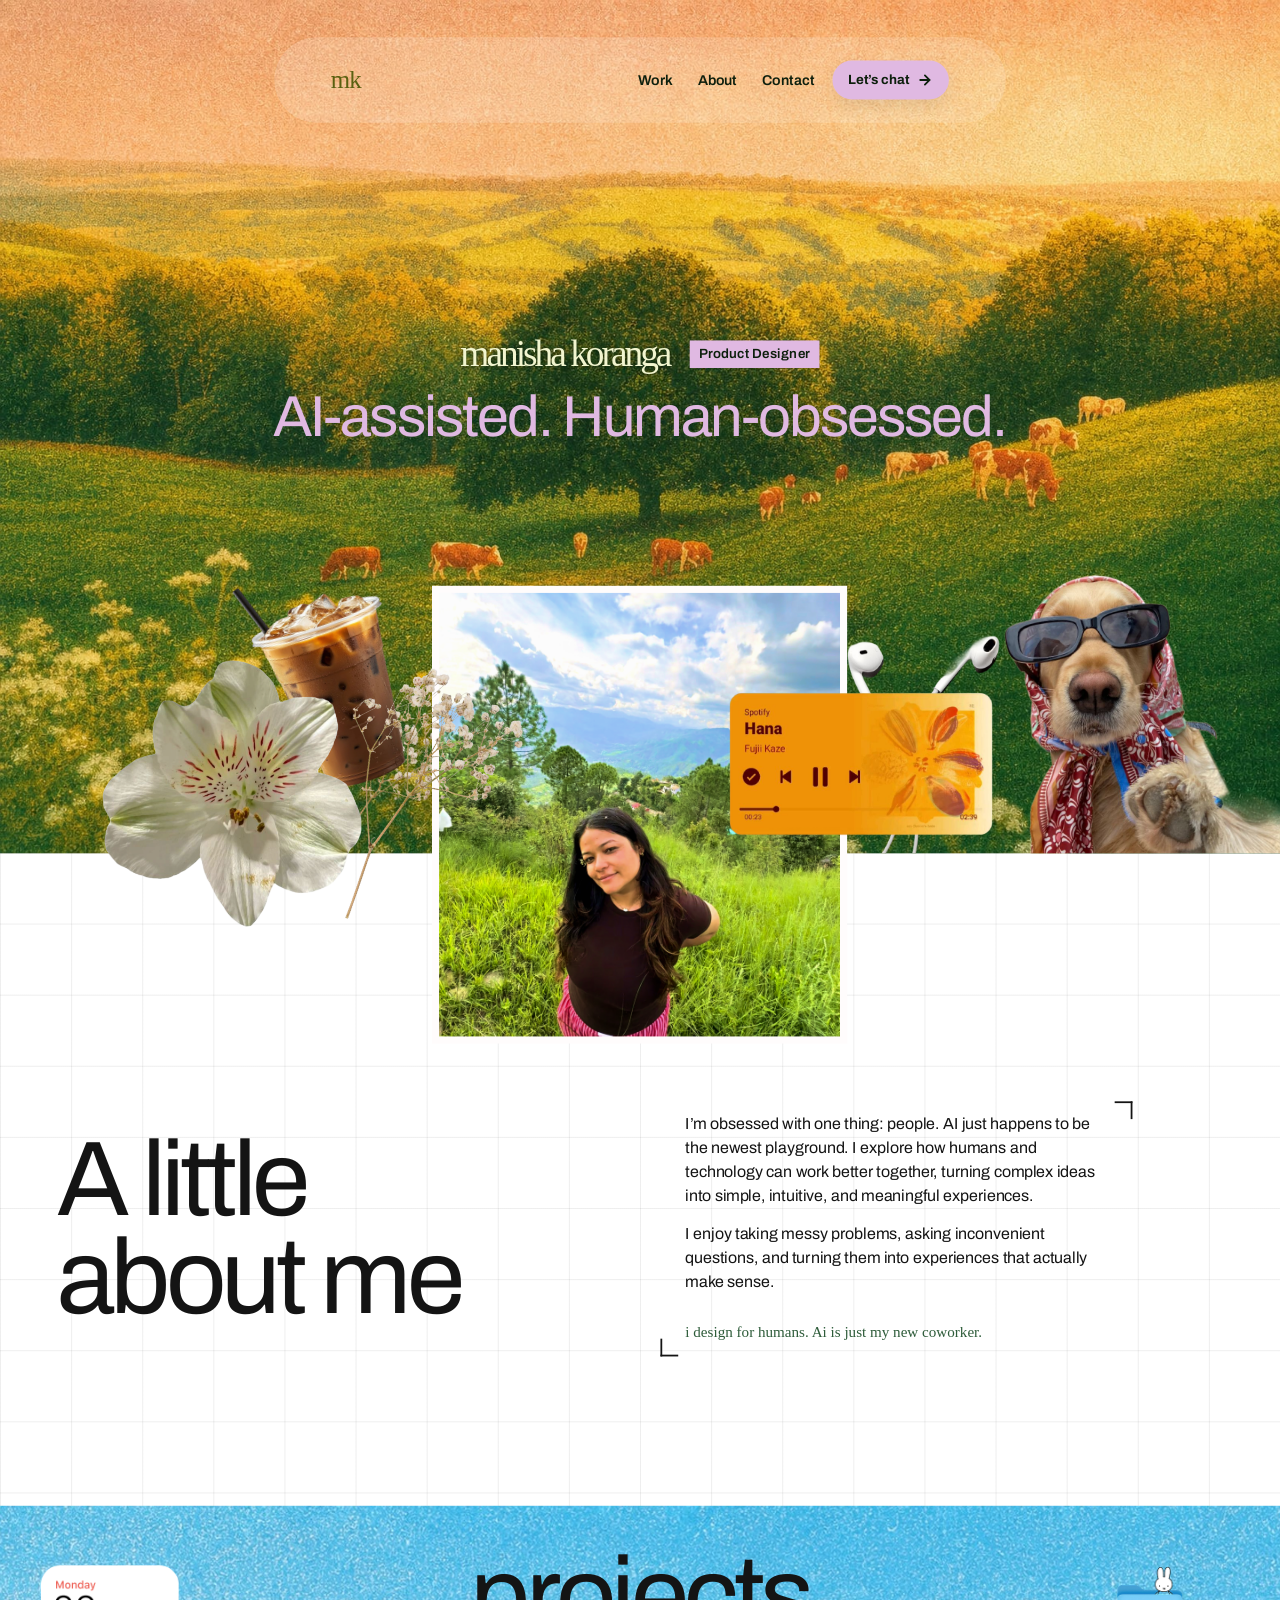
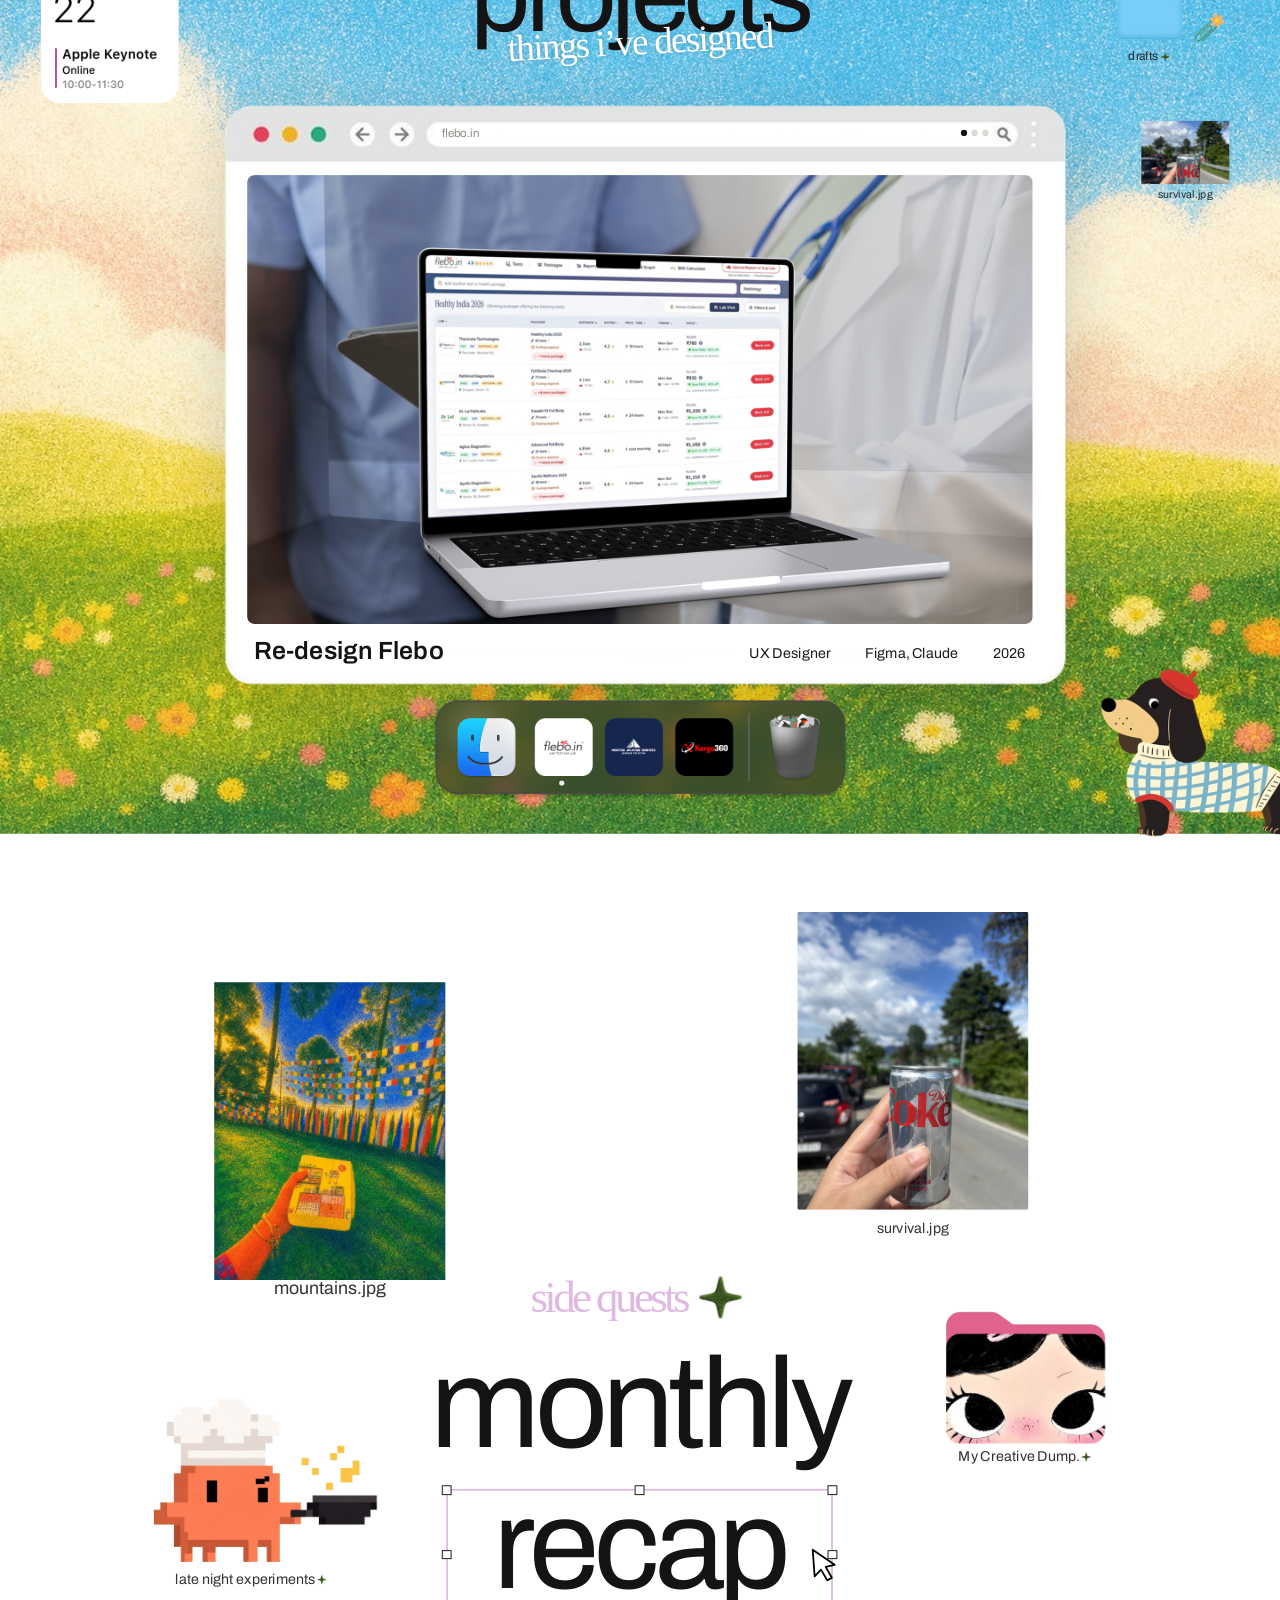
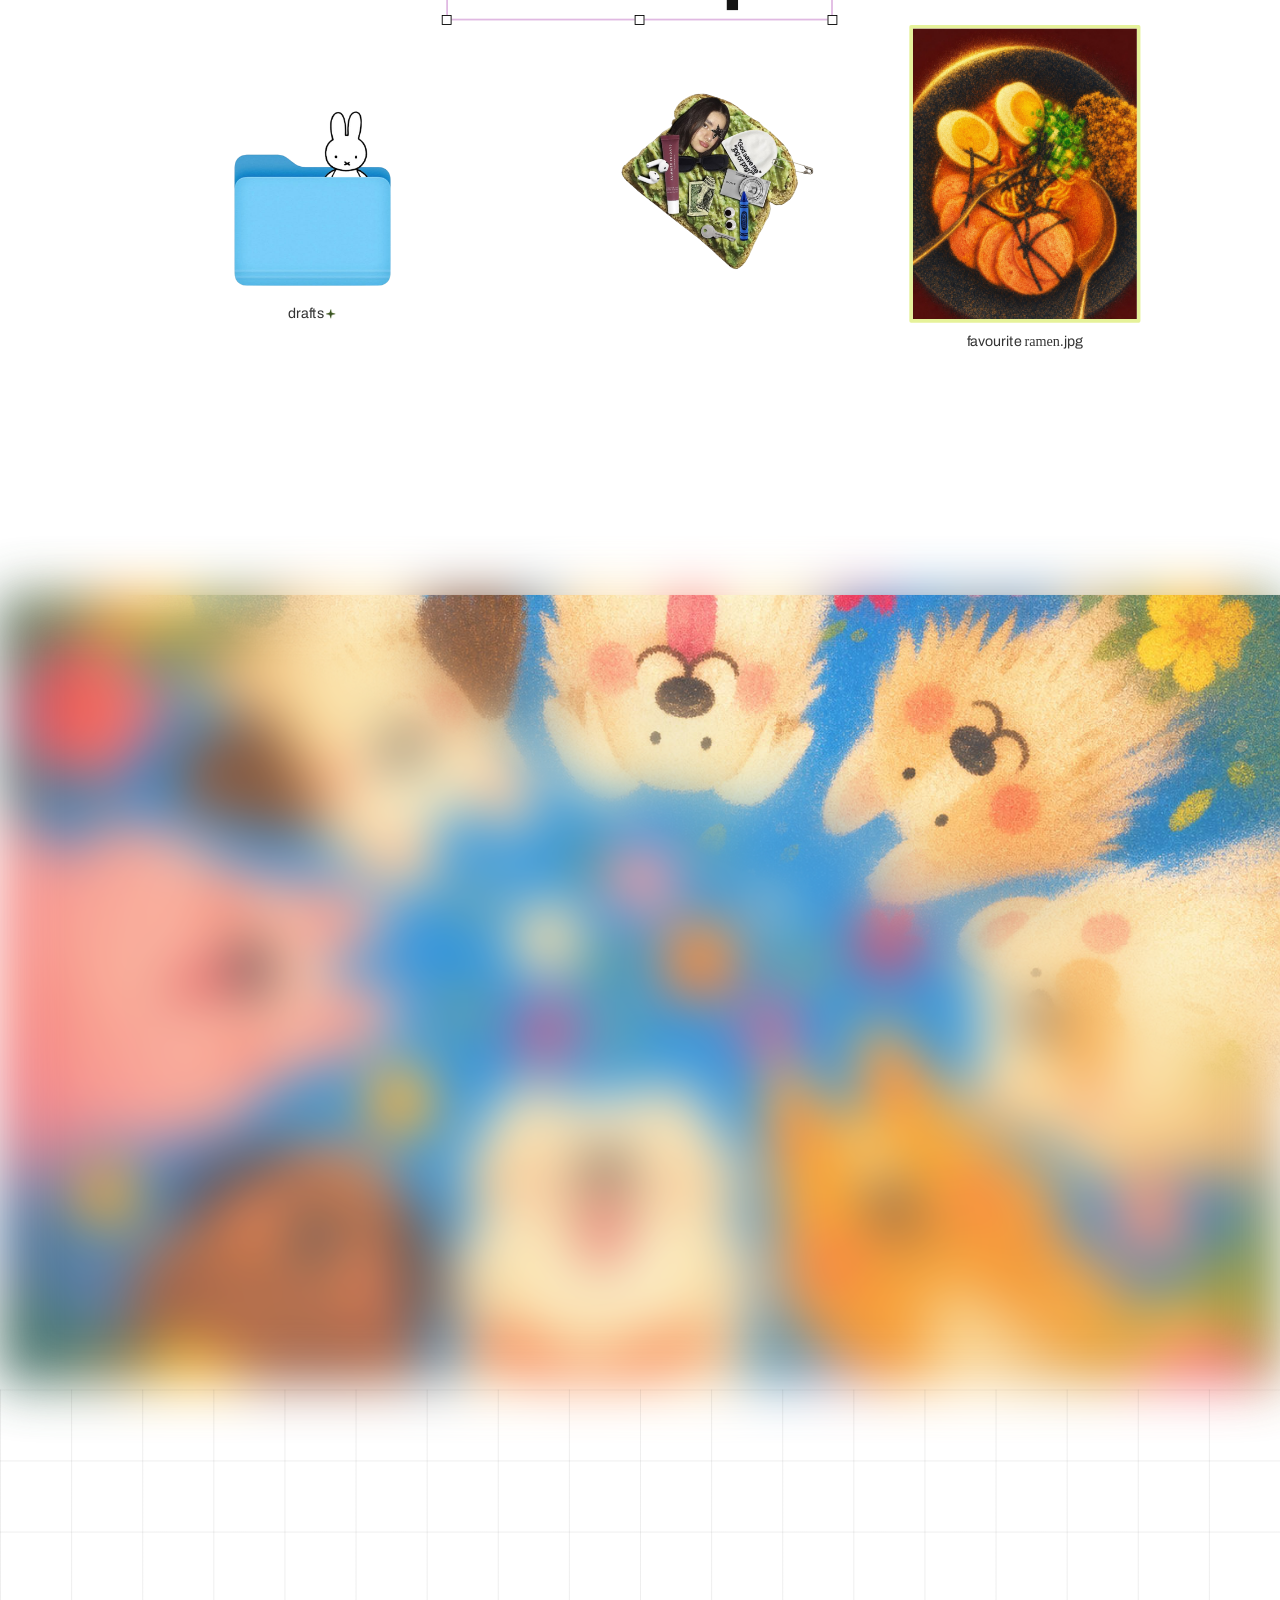
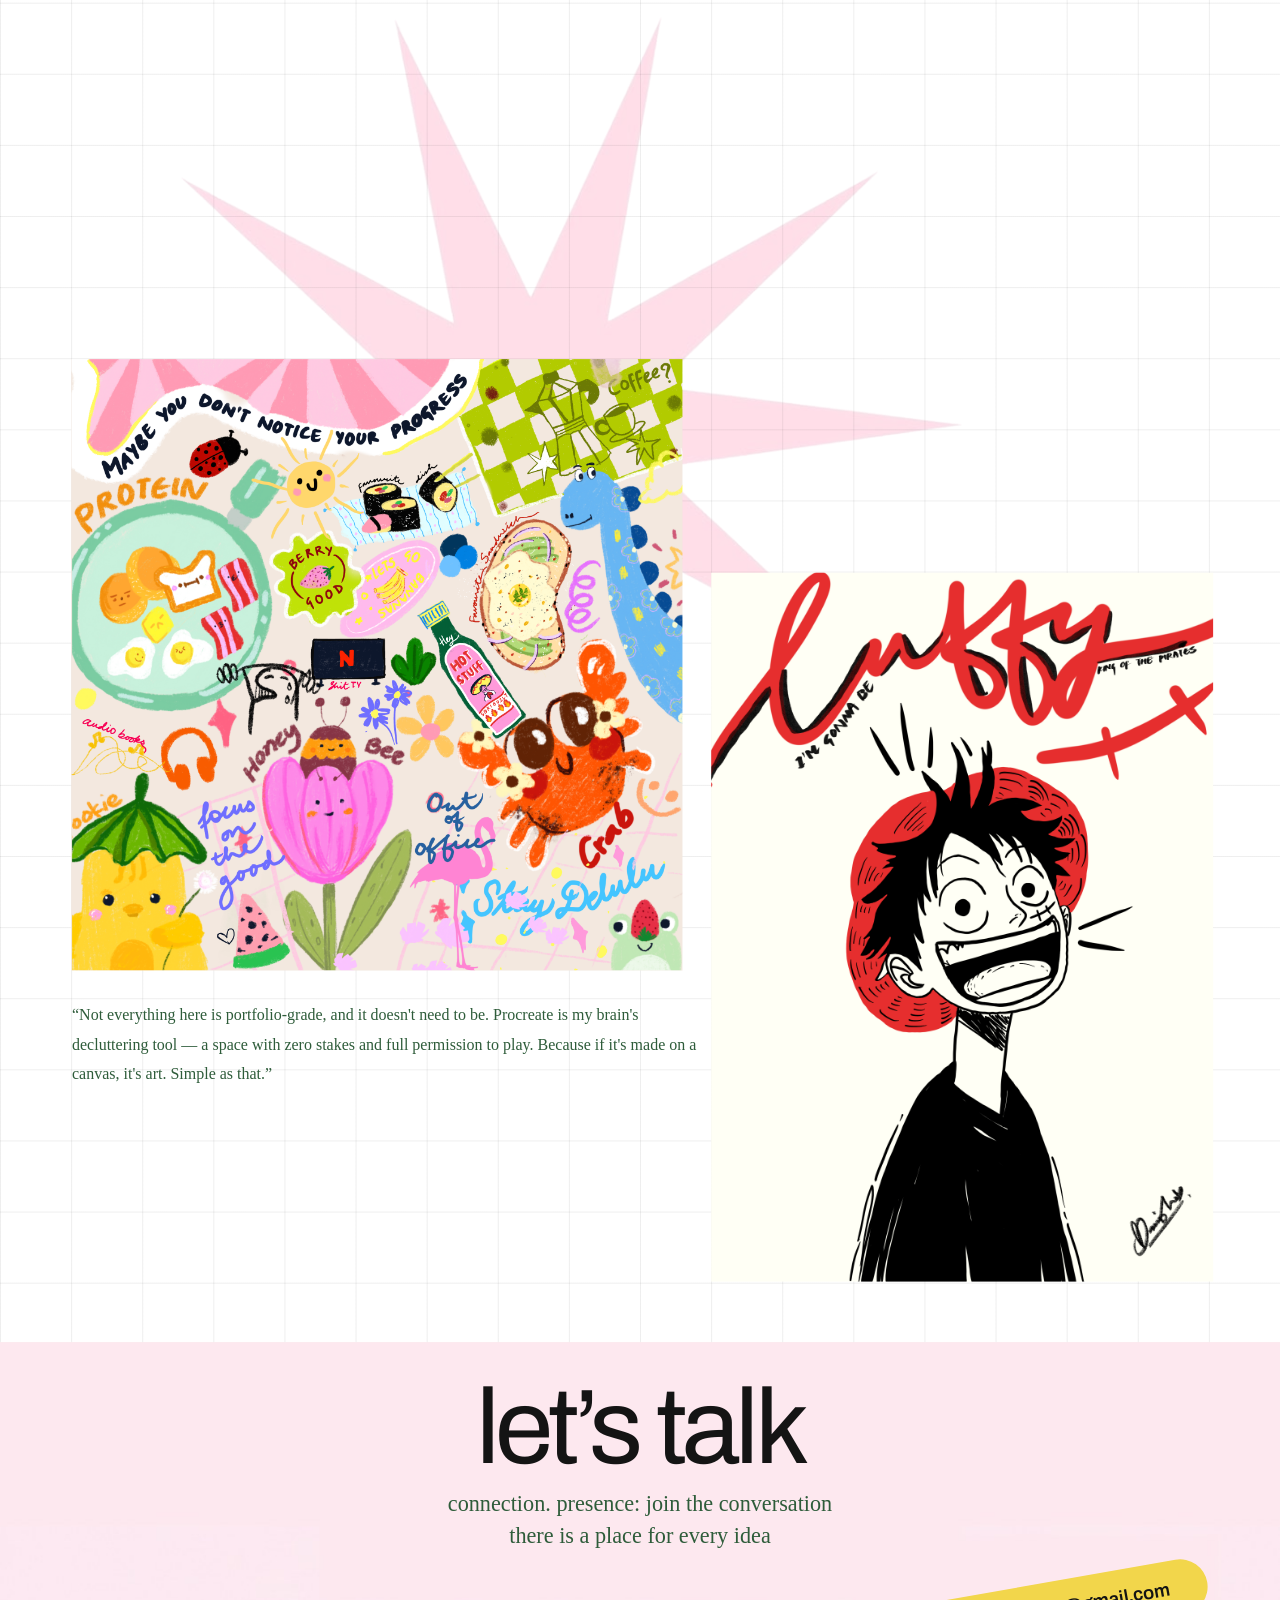
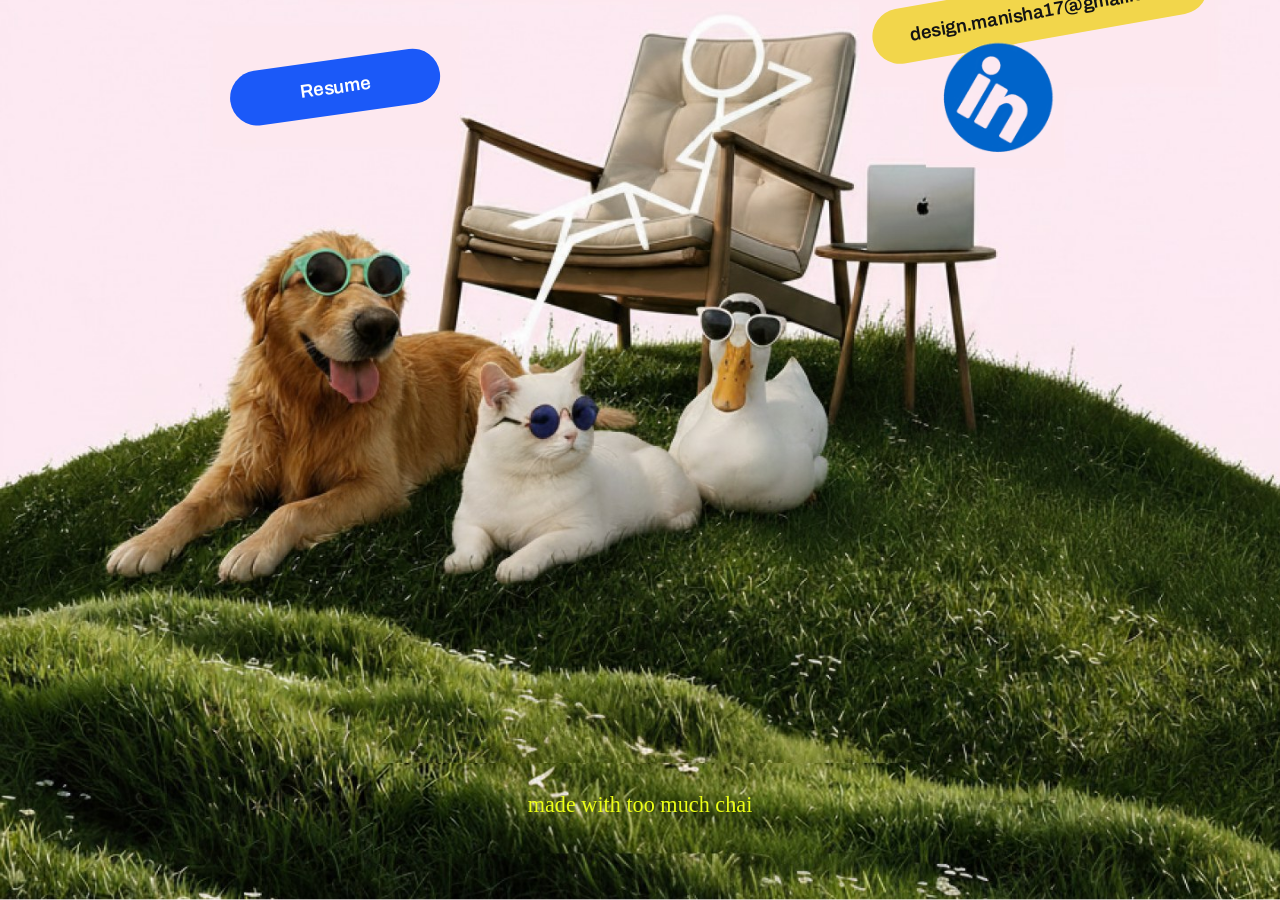
==== index.html @ 95ee2c43 "Dock dot 5px higher Co-Authored-By: Claude Fable 5.1 <noreply@anthropic.com> Claude-Session: https:/" ====
<!DOCTYPE html>
<html lang="en">
<head>
<meta charset="UTF-8">
<meta name="viewport" content="width=device-width, initial-scale=1">
<title>Manisha Koranga — Product Designer</title>
<link rel="icon" type="image/png" href="assets/favicon.png">
<link rel="apple-touch-icon" href="assets/apple-touch-icon.png">
<link rel="preconnect" href="https://fonts.googleapis.com">
<link rel="preconnect" href="https://fonts.gstatic.com" crossorigin>
<link href="https://fonts.googleapis.com/css2?family=Archivo:wght@400;500;600;700&family=Homemade+Apple&family=Poppins&display=swap" rel="stylesheet">
<link rel="stylesheet" href="styles.css?v=20260914d">
</head>
<body>
<div class="stage">
<main class="page">

  <!-- ===== Procreate section (bg + grid painted first, like the design) ===== -->
  <section class="procreate">
    <img class="procreate-flower" src="assets/procreate-flower.png" alt="">
    <h2 class="procreate-heading">a sneak peek at my procreate</h2>
    <div class="procreate-art-1"><img src="assets/procreate-art-1.png" alt="Procreate artwork"></div>
    <img class="procreate-art-2" src="assets/procreate-art-2.png" alt="Procreate artwork">
    <div class="procreate-art-3-wrap"><div class="procreate-art-3"><img src="assets/procreate-art-3.png" alt="Procreate artwork"></div></div>
    <img class="procreate-art-4" src="assets/procreate-art-4.png" alt="Procreate artwork">
    <p class="procreate-quote hand">&ldquo;Not everything here is portfolio-grade, and it doesn't need to be. Procreate is my brain's decluttering tool &mdash; a space with zero stakes and full permission to play. Because if it's made on a canvas, it's art. Simple as that.&rdquo;</p>
  </section>

  <!-- ===== About section ===== -->
  <section class="about">
    <div class="about-row">
      <h2 class="about-heading">A little<br>about me</h2>
      <div class="about-text">
        <p>I&rsquo;m obsessed with one thing: people. AI just happens to be the newest playground. I explore how humans and technology can work better together, turning complex ideas into simple, intuitive, and meaningful experiences.</p>
        <p class="pt16">I enjoy taking messy problems, asking inconvenient questions, and turning them into experiences that actually make sense.</p>
        <p class="about-note hand">i design for humans. Ai is just my new coworker.</p>
        <span class="corner corner-tr"></span>
        <span class="corner corner-bl"></span>
      </div>
    </div>
  </section>

  <!-- ===== Hero ===== -->
  <img class="hero-bg" src="assets/hero-bg.png" alt="">
  <img class="hero-photo-1" src="assets/hero-photo-1.png" alt="Portrait">
  <p class="hero-tagline">AI-assisted. Human-obsessed.</p>
  <div class="hero-photo-2-wrap rot-wrap"><img class="hero-photo-2" src="assets/hero-photo-2.png" alt=""></div>
  <div class="hero-photo-3-wrap rot-wrap"><img class="hero-photo-3" src="assets/hero-photo-3.png" alt=""></div>
  <img class="hero-photo-4" src="assets/hero-photo-4.png" alt="">
  <div class="hero-photo-5-wrap"><img class="hero-photo-5" src="assets/hero-photo-5.png" alt=""></div>
  <div class="hero-portrait"><img src="assets/hero-portrait.png" alt="Manisha"></div>
  <img class="hero-photo-6" src="assets/hero-photo-6.png" alt="">
  <div class="hero-photo-7-wrap rot-wrap"><img class="hero-photo-7" src="assets/hero-photo-2.png" alt=""></div>

  <!-- ===== Projects section (macOS desktop theme) ===== -->
  <img class="projects-bg" src="assets/projects-bg.jpg" alt="">
  <div class="projects-heading">
    <h2 class="projects-title">projects</h2>
    <p class="projects-script hand">things i&rsquo;ve designed</p>
  </div>
  <img class="pj-calendar" src="assets/projects-calendar.png" alt="Calendar widget: Monday 22, Apple Keynote, online, 10:00 to 11:30">
  <div class="pj-folder">
    <img class="pj-folder-icon" src="assets/projects-folder.png" alt="Folder">
    <img class="pj-folder-clip" src="assets/projects-clip.png" alt="">
    <p class="pj-folder-caption">drafts<img src="assets/star.png" alt=""></p>
  </div>
  <div class="pj-survival">
    <img src="assets/projects-survival.png" alt="">
    <p>survival<span class="hand">.</span>jpg</p>
  </div>
  <div class="pj-window" id="pj-window">
    <img class="pj-frame" src="assets/projects-window.png" alt="">
    <p class="pj-url" aria-hidden="true">flebo.in</p>
    <div class="pj-slides">
      <a class="pj-slide is-active" href="flebo.html" data-url="flebo.in" data-cursor="cta" data-cursor-label="view">
        <img class="pj-shot" src="assets/projects-macbook.png" alt="Flebo redesign shown on a MacBook">
        <div class="pj-meta">
          <h3>Re-design Flebo</h3>
          <div class="pj-tags"><span>UX Designer</span><span>Figma, Claude</span><span>2026</span></div>
        </div>
      </a>
      <a class="pj-slide" href="menteiz.html" data-url="menteizaviation.com" data-cursor="cta" data-cursor-label="view">
        <img class="pj-shot" src="assets/projects-menteiz.jpg" alt="Menteiz Aviation homepage on a MacBook">
        <div class="pj-meta">
          <h3>Re-design Menteiz Aviation</h3>
          <div class="pj-tags"><span>UX/UI Designer</span><span>Claude Code, Figma</span><span>2026</span></div>
        </div>
      </a>
      <a class="pj-slide" href="kargo360.html" data-url="kargo360 &middot; a2a + d2d" data-cursor="cta" data-cursor-label="view">
        <img class="pj-shot" src="assets/projects-kargo.jpg" alt="Kargo360 home screen on an iPhone">
        <div class="pj-meta">
          <h3>Re-design Kargo360 App</h3>
          <div class="pj-tags"><span>UX Research, IA, UI</span><span>Figma</span><span>2025</span></div>
        </div>
      </a>
    </div>
    <button class="pj-nav pj-prev" type="button" aria-label="Previous project" data-cursor="cta" data-cursor-label="prev"></button>
    <button class="pj-nav pj-next" type="button" aria-label="Next project" data-cursor="cta" data-cursor-label="next"></button>
    <div class="pj-dots" aria-hidden="true"><span class="on"></span><span></span><span></span></div>
  </div>
  <img class="pj-dock" src="assets/projects-dock.png" alt="macOS dock">
  <button class="pj-dock-hot" type="button" style="left:602px" data-slide="0" aria-label="Show Flebo" data-cursor="cta" data-cursor-label="flebo"></button>
  <button class="pj-dock-hot" type="button" style="left:679px" data-slide="1" aria-label="Show Menteiz Aviation" data-cursor="cta" data-cursor-label="menteiz"></button>
  <button class="pj-dock-hot" type="button" style="left:759px" data-slide="2" aria-label="Show Kargo360" data-cursor="cta" data-cursor-label="kargo360"></button>
  <span class="pj-dock-dot" aria-hidden="true"></span>
  <img class="pj-dog" src="assets/projects-dog.png" alt="">

  <!-- ===== Hero name + nav (painted above collage) ===== -->
  <div class="hero-name">
    <p class="hero-script hand">manisha koranga</p>
    <span class="hero-role">Product Designer</span>
  </div>
  <nav class="top-nav">
    <a class="nav-logo hand" href="#top" data-scroll-to="top">mk</a>
    <div class="nav-right">
      <div class="nav-links"><a href="#work" data-scroll-to="work">Work</a><a href="#about" data-scroll-to="about">About</a><a href="#contact" data-scroll-to="contact">Contact</a></div>
      <a class="nav-cta" href="#contact" data-scroll-to="contact" data-cursor="cta" data-cursor-label="chat">Let&rsquo;s chat <img src="assets/arrow-right.svg" alt=""></a>
    </div>
  </nav>

  <!-- ===== Monthly recap / side quests ===== -->
  <div class="recap-side-quests">
    <p class="hand">side quests</p>
    <img src="assets/star.png" alt="">
  </div>
  <h2 class="recap-monthly">monthly</h2>
  <h2 class="recap-recap">recap</h2>
  <div class="selection-box"></div>
  <span class="handle" style="left:497px;top:3471.32px"></span>
  <span class="handle" style="left:713.94px;top:3471.32px"></span>
  <span class="handle" style="left:930.87px;top:3471.32px"></span>
  <span class="handle" style="left:497px;top:3543.64px"></span>
  <span class="handle" style="left:930.87px;top:3543.64px"></span>
  <span class="handle" style="left:497px;top:3617.15px"></span>
  <span class="handle" style="left:713.94px;top:3617.15px"></span>
  <span class="handle" style="left:930.87px;top:3617.15px"></span>

  <img class="recap-photo-1" src="assets/recap-photo-1.png" alt="">
  <div class="recap-caption-1 recap-caption"><span>late night experiments</span><img src="assets/star.png" alt=""></div>

  <div class="recap-col recap-col-2">
    <img class="recap-photo-2" src="assets/recap-photo-2.png" alt="">
    <div class="recap-caption"><span>drafts</span><img src="assets/star.png" alt=""></div>
  </div>

  <div class="recap-col recap-col-3">
    <img class="recap-photo-3" src="assets/recap-photo-3.png" alt="">
    <div class="recap-caption"><span>My Creative Dump.</span><img src="assets/star.png" alt=""></div>
  </div>

  <img class="cursor-icon" src="assets/cursor.svg" alt="">

  <div class="recap-col recap-ramen">
    <img class="recap-frame frame-yellow" src="assets/recap-ramen.png" alt="Ramen">
    <p class="recap-filename">favourite <span class="hand">ramen.</span>jpg</p>
  </div>
  <div class="recap-col recap-survival">
    <img class="recap-frame" src="assets/recap-survival.png" alt="">
    <p class="recap-filename">survival<span class="hand">.</span>jpg</p>
  </div>
  <div class="recap-col recap-mountains">
    <img class="recap-frame" src="assets/recap-mountains.png" alt="Mountains">
    <p class="recap-filename filename-lg">mountains.jpg</p>
  </div>
  <div class="recap-photo-4-wrap rot-wrap"><img class="recap-photo-4" src="assets/recap-photo-4.png" alt=""></div>

  <!-- ===== Life in a cart ===== -->
  <div class="cart-bg">
    <img class="cart-bg-blur" src="assets/cart-bg.png" alt="">
    <img class="cart-bg-sharp" src="assets/cart-bg.png" alt="">
  </div>
  <div class="cart-collage">
    <img class="cart-main" src="assets/cart-collage.png" alt="Shopping cart collage">
    <img class="cart-item cart-item-01" src="assets/cart-item-01.png" alt="">
    <img class="cart-item cart-item-02" src="assets/cart-item-02.png" alt="">
    <img class="cart-item cart-item-03" src="assets/cart-item-03.png" alt="">
    <div class="cart-item-04-wrap rot-wrap"><img class="cart-item-04" src="assets/cart-item-04.png" alt=""></div>
    <img class="cart-item cart-item-05" src="assets/cart-item-05.png" alt="">
    <img class="cart-item cart-item-06" src="assets/cart-item-06.png" alt="">
    <div class="cart-item-07-wrap rot-wrap"><img class="cart-item-07" src="assets/cart-item-07.png" alt=""></div>
    <img class="cart-item cart-item-08" src="assets/cart-item-08.png" alt="">
    <img class="cart-item cart-item-09" src="assets/cart-item-09.png" alt="">
    <img class="cart-item cart-item-10" src="assets/cart-item-10.png" alt="">
    <img class="cart-item cart-item-11" src="assets/cart-item-11.png" alt="">
  </div>
  <p class="cart-title">life in a <span class="hand">cart</span></p>

  <!-- ===== Let's talk + footer (pink hill) ===== -->
  <section class="talk2">
    <img class="t2-art" src="assets/talk-hill.jpg" alt="Dog, cat and duck in sunglasses lounging on a grassy hill">
    <div class="t2-head">
      <h2>let&rsquo;s talk</h2>
      <div class="t2-sub hand">
        <p>connection. presence: join the conversation</p>
        <p>there is a place for every idea</p>
      </div>
    </div>
    <a class="t2-pill t2-resume" href="assets/Manisha_Koranga_Resume.pdf" target="_blank" rel="noopener" data-cursor="cta" data-cursor-label="cv">Resume</a>
    <a class="t2-pill t2-email" href="mailto:design.manisha17@gmail.com" data-cursor="cta" data-cursor-label="say hi">design.manisha17@gmail.com</a>
    <a class="t2-linkedin" href="https://www.linkedin.com/in/manisha-koranga/" target="_blank" rel="noopener" data-cursor="cta" data-cursor-label="connect"><img src="assets/linkedin.png" alt="LinkedIn"></a>
    <p class="t2-chai hand">made with too much chai</p>
  </section>

</main>
</div>

<div id="cursor" aria-hidden="true">
  <div class="c-zoom">
    <svg class="c-arrow" width="32" height="32" viewBox="0 0 48 48" fill="none" xmlns="http://www.w3.org/2000/svg">
      <path d="M38.016 23.382L13.26 6.5L15.5 36.382L22.66 28.784L29.66 40.91L34.856 37.91L27.856 25.784L38.016 23.384V23.382Z" stroke="black" stroke-width="2" stroke-linecap="round" stroke-linejoin="round"/>
    </svg>
    <div class="c-ring"></div>
    <div class="c-badge"><span></span></div>
    <img class="c-star" src="assets/star.png" alt="">
  </div>
</div>

<script>
  const page = document.querySelector('.page');
  const stage = document.querySelector('.stage');
  function fit() {
    const w = document.documentElement.clientWidth;
    const s = Math.min(1, w / 1440);
    const x = Math.max(0, (w - 1440 * s) / 2);
    page.style.transform = `translateX(${x}px) scale(${s})`;
    stage.style.height = `${8212 * s}px`;
  }
  addEventListener('resize', fit);
  fit();

  // Custom morphing cursor (fine pointers only)
  (function () {
    if (!matchMedia('(pointer: fine)').matches) return;
    const c = document.getElementById('cursor');
    const badgeText = c.querySelector('.c-badge span');
    document.documentElement.classList.add('has-custom-cursor');

    const PHOTOS = '.rot-wrap,.hero-photo-1,.hero-photo-4,.hero-photo-5-wrap,.hero-portrait,.hero-photo-6,.pj-folder,.pj-survival,.pj-dog,.recap-photo-1,.recap-col,.cart-collage img,.procreate-art-1,.procreate-art-2,.procreate-art-4,.t2-art';
    const HEADINGS = '.hero-tagline,.hero-name,.about-heading,.projects-heading,.recap-monthly,.recap-recap,.recap-side-quests,.procreate-heading,.cart-title,.t2-head';

    let tx = -100, ty = -100, x = tx, y = ty, shown = false;

    document.addEventListener('mousemove', (e) => {
      tx = e.clientX; ty = e.clientY;
      if (!shown) { shown = true; x = tx; y = ty; c.style.opacity = 1; }
      const t = e.target instanceof Element ? e.target : null;
      let variant = 'default';
      if (t) {
        const dc = t.closest('[data-cursor]');
        if (dc) {
          variant = dc.dataset.cursor;
          if (dc.dataset.cursorLabel) badgeText.textContent = dc.dataset.cursorLabel;
        } else if (t.closest('a,button,.tab')) {
          variant = 'link';
        } else if (t.closest(PHOTOS)) {
          variant = 'photo';
        } else if (t.closest(HEADINGS)) {
          variant = 'heading';
        }
      }
      if (c.dataset.variant !== variant) c.dataset.variant = variant;
    });
      document.addEventListener('mousedown', () => c.classList.add('is-down'));
    document.addEventListener('mouseup', () => c.classList.remove('is-down'));
    document.documentElement.addEventListener('mouseleave', () => { c.style.opacity = 0; shown = false; });

    (function loop() {
      x += (tx - x) * 0.35;
      y += (ty - y) * 0.35;
      c.style.transform = `translate3d(${x}px, ${y}px, 0)`;
      requestAnimationFrame(loop);
    })();
  })();

  // Ambient entry animations, choreographed per section from each element's
  // final position and its relation to the other elements around it.
  (function () {
    if (matchMedia('(prefers-reduced-motion: reduce)').matches) return;
    const io = new IntersectionObserver((entries) => {
      for (const en of entries) {
        if (en.isIntersecting) { en.target.classList.add('in'); io.unobserve(en.target); }
      }
    }, { rootMargin: '0px 0px -8% 0px', threshold: 0.08 });

    // Tossed items (cart section) fly on WAAPI arcs instead of CSS transitions
    const tossQueue = [];
    const io2 = new IntersectionObserver((entries) => {
      for (const en of entries) {
        if (!en.isIntersecting) continue;
        io2.unobserve(en.target);
        const t = tossQueue.find((q) => q.el === en.target);
        const anim = en.target.animate(t.frames, { duration: t.duration || 680, delay: t.delay, easing: 'linear', fill: 'both' });
        anim.finished.then(() => { en.target.style.opacity = ''; if (t.onLand) t.onLand(); }).catch(() => {});
      }
    }, { rootMargin: '0px 0px -8% 0px', threshold: 0.08 });

    const pr = document.querySelector('.page').getBoundingClientRect();
    const s = pr.width / 1440;

    // clip-path-hidden elements report zero visible area to IntersectionObserver,
    // so wipe reveals observe an invisible same-geometry sentinel instead
    const wipeQueue = [];
    const io3 = new IntersectionObserver((entries) => {
      for (const en of entries) {
        if (!en.isIntersecting) continue;
        io3.unobserve(en.target);
        wipeQueue.find((q) => q.sent === en.target).el.classList.add('in');
      }
    }, { rootMargin: '0px 0px -8% 0px', threshold: 0.08 });
    const addWipe = (sel, dir, delay, dur) => {
      const el = document.querySelector(sel);
      el.classList.add('rv-wipe', dir);
      el.style.transitionDelay = delay + 'ms';
      if (dur) el.style.transitionDuration = dur + 's';
      const r = el.getBoundingClientRect();
      const sent = document.createElement('div');
      sent.style.cssText = 'position:absolute;visibility:hidden;pointer-events:none;'
        + `left:${((r.left - pr.left) / s).toFixed(1)}px;top:${((r.top - pr.top) / s).toFixed(1)}px;`
        + `width:${(r.width / s).toFixed(1)}px;height:${(r.height / s).toFixed(1)}px;`;
      document.querySelector('.page').appendChild(sent);
      wipeQueue.push({ sent, el });
    };
    const pos = (el) => {
      const r = el.getBoundingClientRect();
      return { cx: ((r.left + r.right) / 2 - pr.left) / s, cy: ((r.top + r.bottom) / 2 - pr.top) / s };
    };
    const apply = (el, o) => {
      el.classList.add('rv');
      if (o.dx) el.style.setProperty('--rvx', o.dx.toFixed(1) + 'px');
      if (o.dy !== undefined) el.style.setProperty('--rvy', o.dy.toFixed(1) + 'px');
      if (o.rot) el.style.setProperty('--rvr', o.rot.toFixed(1) + 'deg');
      if (o.scale) el.style.setProperty('--rvs', o.scale);
      if (o.dur) el.style.setProperty('--rvd', o.dur + 's');
      el.style.transitionDelay = Math.round(o.delay || 0) + 'ms';
      queue.push(el);
    };
    const queue = [];
    const each = (sel, fn) => document.querySelectorAll(sel).forEach((el, i) => apply(el, fn(el, i, pos(el)) || {}));

    // Hero: nav drops in, name/tagline rise, then the collage fans out from the framed portrait
    each('.top-nav', () => ({ dy: -26, dur: 0.7 }));
    each('.hero-name', () => ({ dy: 22, delay: 140 }));
    each('.hero-tagline', () => ({ dx: -60, dy: 0, delay: 280 }));
    const HERO_C = { x: 719.5, y: 916.5 }; // portrait center
    each('.hero-portrait', () => ({ dy: 26, scale: 0.85, delay: 380 }));
    each('.hero-photo-1,.hero-photo-2-wrap,.hero-photo-3-wrap,.hero-photo-4,.hero-photo-5-wrap,.hero-photo-6,.hero-photo-7-wrap', (el, i, p) => {
      const fx = p.cx - HERO_C.x, fy = p.cy - HERO_C.y;
      return { dx: -fx * 0.25, dy: -fy * 0.25 - 8, scale: 0.82, rot: fx < 0 ? -7 : 7, delay: 480 + Math.hypot(fx, fy) * 0.55 };
    });

    // About: heading slides in from the left; the corner brackets zoom out from the
    // center of the text block to their corners, opening the frame to reveal the text
    each('.about-heading', () => ({ dx: -70, dy: 0 }));
    each('.about-text p', (el, i) => ({ dy: 0, delay: 500 + i * 120, dur: 0.9 }));
    each('.corner-tr', () => ({ dx: -255.8, dy: 133.5, delay: 180, dur: 0.75 }));
    each('.corner-bl', () => ({ dx: 255.7, dy: -133.5, delay: 180, dur: 0.75 }));

    // Projects (macOS desktop): title rises, script signs over it, browser window
    // opens, dock slides up from the bottom, desktop items pop into place
    each('.projects-title', () => ({ dy: 36 }));
    each('.projects-script', () => ({ dy: -14, delay: 280 }));
    each('.pj-window', () => ({ dy: 70, scale: 0.94, delay: 180 }));
    each('.pj-calendar', () => ({ dx: -60, dy: 0, delay: 260 }));
    each('.pj-folder', () => ({ dy: -24, delay: 380 }));
    each('.pj-survival', () => ({ dx: 50, dy: 0, delay: 480 }));
    each('.pj-dock', () => ({ dy: 90, delay: 540 }));
    each('.pj-dog', () => ({ dx: 80, dy: 0, delay: 680 }));

    // Monthly recap: heading rises, polaroids fly out from behind it to their spots,
    // then the cursor drags the selection box across "recap" (growing from its
    // top-left corner) while the handles tick in, starting 20% into the drag
    each('.recap-side-quests', () => ({ dy: 24 }));
    each('.recap-monthly', () => ({ dy: 34, delay: 100 }));
    each('.recap-recap', () => ({ dy: 34, delay: 200 }));
    const RECAP_C = { x: 720, y: 3460 }; // center of "monthly recap"
    each('.recap-photo-1,.recap-caption-1,.recap-col,.recap-photo-4-wrap', (el, i, p) => ({
      dx: RECAP_C.x - p.cx, dy: RECAP_C.y - p.cy, scale: 0.35, delay: 350 + i * 110, dur: 0.9
    }));
    const DRAG_AT = 1150, DRAG_MS = 735; // drag starts after the photos have flown out
    each('.selection-box', () => ({ dy: 0, scale: 0.02, delay: DRAG_AT }));
    each('.cursor-icon', () => ({ dy: 0 })); // path + timing live in the cursor-drag keyframes
    each('.handle', (el, i) => ({ dy: 0, scale: 0.3, delay: DRAG_AT + DRAG_MS * 0.2 + i * 45, dur: 0.35 }));

    // Life in a cart: items are tossed in along arcs from their nearer side,
    // spinning as they fly; the basket shakes a little each time one lands
    each('.cart-main', () => ({ dy: 50, scale: 0.94 }));
    each('.cart-title', () => ({ dx: 60, dy: 0, delay: 400 }));
    {
      const items = [...document.querySelectorAll('.cart-collage > img:not(.cart-main), .cart-collage > .rot-wrap')];
      const byDepth = [...items].sort((a, b) => pos(b).cy - pos(a).cy); // bottom of the cart fills first
      for (const el of items) {
        const p = pos(el);
        const side = p.cx < 720 ? -1 : 1;
        const dx = side * (220 + Math.random() * 120);
        const rise = 140 + Math.random() * 80;    // arc apex above the landing spot
        const rot = -side * (14 + Math.random() * 10);
        const frames = [];
        for (let k = 0; k <= 16; k++) {
          const s = k / 16;
          frames.push({
            offset: s,
            opacity: Math.min(1, s / 0.12),
            translate: `${(dx * (1 - s)).toFixed(1)}px ${(-(60 * (1 - s) + rise * Math.sin(Math.PI * s))).toFixed(1)}px`,
            rotate: `${(rot * (1 - s)).toFixed(1)}deg`,
            scale: (0.9 + 0.1 * s).toFixed(3)
          });
        }
        el.style.opacity = '0';
        tossQueue.push({
          el, frames, delay: 150 + byDepth.indexOf(el) * 130,
          onLand: () => document.querySelector('.cart-main').animate(  // the basket takes the hit
            [{ rotate: '0deg' }, { rotate: '-1.3deg', offset: 0.35 }, { rotate: '0.8deg', offset: 0.7 }, { rotate: '0deg' }],
            { duration: 260, easing: 'ease-out', composite: 'add' }
          )
        });
      }
    }

    // Procreate: heading rises; artworks reveal with directional brush-stroke
    // wipes (direction matches each canvas's side of the spread); quote fades last
    each('.procreate-heading', () => ({ dy: 30 }));
    each('.procreate-quote', () => ({ dy: 0, delay: 900, dur: 1.2 }));
    addWipe('.procreate-art-3-wrap', 'wipe-down', 150);
    addWipe('.procreate-art-1', 'wipe-left', 350);
    addWipe('.procreate-art-4', 'wipe-right', 550);
    addWipe('.procreate-art-2', 'wipe-left', 750);

    // Let's talk: heading rises, scene settles in, pills get tossed on with a spin,
    // the LinkedIn sticker bounces in like a basketball, and the chai line
    // writes itself out over the grass
    each('.t2-art', () => ({ dy: 26, dur: 1 }));
    each('.t2-head', () => ({ dy: 34, delay: 150 }));
    each('.t2-resume', () => ({ dy: -80, rot: -14, delay: 460 }));
    each('.t2-email', () => ({ dy: -80, rot: 12, delay: 620 }));
    {
      const ball = document.querySelector('.t2-linkedin');
      ball.style.opacity = '0';
      tossQueue.push({
        el: ball, duration: 1400, delay: 700, frames: [
          { offset: 0, opacity: 0, translate: '200px -560px', rotate: '240deg', easing: 'ease-in' },
          { offset: 0.05, opacity: 1 },
          { offset: 0.35, translate: '80px 0px', rotate: '130deg', scale: '1.08 0.9', easing: 'ease-out' },
          { offset: 0.38, scale: '1 1' },
          { offset: 0.55, translate: '36px -150px', rotate: '60deg', easing: 'ease-in' },
          { offset: 0.72, translate: '0px 0px', rotate: '0deg', scale: '1.06 0.94', easing: 'ease-out' },
          { offset: 0.75, scale: '1 1' },
          { offset: 0.85, translate: '0px -48px', easing: 'ease-in' },
          { offset: 0.95, translate: '0px 0px', scale: '1.04 0.96' },
          { offset: 1, opacity: 1, translate: '0px 0px', rotate: '0deg', scale: '1 1' }
        ]
      });
    }
    addWipe('.t2-chai', 'wipe-right', 300, 1.6);

    // Start observing only after the hidden state has painted once, so on-load
    // entrances actually transition. Elements already above the viewport
    // (scroll restoration) reveal instantly instead of animating late.
    requestAnimationFrame(() => requestAnimationFrame(() => {
      for (const el of queue) {
        if (el.getBoundingClientRect().bottom < 0) el.classList.add('in');
        else io.observe(el);
      }
      for (const t of tossQueue) {
        if (t.el.getBoundingClientRect().bottom < 0) t.el.style.opacity = '';
        else io2.observe(t.el);
      }
      for (const w of wipeQueue) {
        if (w.sent.getBoundingClientRect().bottom < 0) w.el.classList.add('in');
        else io3.observe(w.sent);
      }
    }));
  })();

  // Projects window: three case studies behind the browser chrome's back/forward arrows
  (function () {
    const win = document.getElementById('pj-window');
    const slides = [...win.querySelectorAll('.pj-slide')];
    const dots = [...win.querySelectorAll('.pj-dots span')];
    const url = win.querySelector('.pj-url');
    const hots = [...document.querySelectorAll('.pj-dock-hot')];
    const dockDot = document.querySelector('.pj-dock-dot');
    let i = 0;
    const go = (n) => {
      i = (n + slides.length) % slides.length;
      slides.forEach((s, k) => s.classList.toggle('is-active', k === i));
      dots.forEach((d, k) => d.classList.toggle('on', k === i));
      url.innerHTML = slides[i].dataset.url;
      const h = hots.find((b) => +b.dataset.slide === i);   // running-app dot under the active icon
      if (h) dockDot.style.left = (h.offsetLeft + h.offsetWidth / 2 - 3) + 'px';
    };
    go(0);
    win.querySelector('.pj-prev').addEventListener('click', () => go(i - 1));
    win.querySelector('.pj-next').addEventListener('click', () => go(i + 1));
    document.querySelectorAll('[data-slide]').forEach((b) => b.addEventListener('click', () => go(+b.dataset.slide)));
  })();

  // Nav links scroll to their sections (positions on the 1440px canvas, times current scale)
  const SECTION_Y = { top: 0, about: 959, work: 1694, contact: 6910 };
  document.querySelectorAll('[data-scroll-to]').forEach((el) => {
    el.addEventListener('click', (e) => {
      e.preventDefault();
      const s = Math.min(1, document.documentElement.clientWidth / 1440);
      window.scrollTo({ top: SECTION_Y[el.dataset.scrollTo] * s, behavior: 'smooth' });
    });
  });
</script>
</body>
</html>
---- styles.css ----
/* Manisha Koranga — portfolio (implemented from Figma node 198:18135) */

* { box-sizing: border-box; margin: 0; padding: 0; }

/* fallback cursor (hollow hand-drawn arrow) when JS is unavailable */
html, body, a, button {
  cursor: url("assets/cursor-pointer.svg") 9 4, auto;
}
/* JS morphing cursor active: hide the native cursor everywhere */
html.has-custom-cursor, html.has-custom-cursor * { cursor: none !important; }

body { background: #fff; }

.stage { position: relative; width: 100%; overflow: hidden; }

/* Fixed 1440px design canvas, scaled to the viewport by the script in index.html */
.page {
  position: relative;
  width: 1440px;
  height: 8212px;
  background: #fff;
  transform-origin: top left;
  font-family: 'Archivo', sans-serif;
  color: #141414;
}

.page img { display: block; }
h2, h3 { font-weight: 400; }
a { color: inherit; text-decoration: none; }

.hand { font-family: 'Homemade Apple', cursive; font-weight: 400; }

.rot-wrap {
  position: absolute;
  display: flex;
  align-items: center;
  justify-content: center;
}

/* 80px design grid drawn as rectangles in Figma */
.about::before,
.procreate::before {
  content: "";
  position: absolute;
  inset: 0;
  background-image:
    linear-gradient(to right, rgba(20,20,20,0.07) 1px, transparent 1px),
    linear-gradient(to bottom, rgba(20,20,20,0.07) 1px, transparent 1px);
  background-size: 80px 80px;
  pointer-events: none;
}

/* ===== Hero (0 – 960) ===== */

.hero-bg { position: absolute; left: 0; top: 0; width: 1440px; height: 960px; object-fit: cover; }

.hero-photo-1 { position: absolute; left: 1061px; top: 454px; width: 379px; height: 506px; object-fit: cover; }

.hero-tagline {
  position: absolute; left: 307px; top: 415px;
  font-size: 65px; line-height: 109.811px; letter-spacing: -2.37px;
  color: #e0b9e2; white-space: nowrap;
}

.hero-photo-2-wrap { left: 234.21px; top: 722.21px; width: 354.414px; height: 354.414px; }
.hero-photo-2 { width: 263px; height: 263px; transform: rotate(27.34deg); object-fit: cover; }

.hero-photo-3-wrap { left: 253px; top: 607px; width: 242.367px; height: 303.433px; }
.hero-photo-3 { width: 167px; height: 264px; transform: rotate(-18.57deg); object-fit: cover; }

.hero-photo-4 { position: absolute; left: 86px; top: 739px; width: 350px; height: 307px; object-fit: cover; }

.hero-photo-5-wrap { position: absolute; left: 858px; top: 611px; width: 315px; height: 349px; overflow: hidden; }
.hero-photo-5 { position: absolute; left: 0; top: -0.14%; width: 100%; height: 120.34%; max-width: none; }

/* the 8px #fffcfc frame is baked into the exported image */
.hero-portrait { position: absolute; left: 486px; top: 659px; width: 467px; height: 515px; }
.hero-portrait img { width: 100%; height: 100%; object-fit: cover; }

.hero-photo-6 { position: absolute; left: 810px; top: 772px; width: 317px; height: 179px; object-fit: cover; }

.hero-photo-7-wrap { left: 201px; top: 649px; width: 499.478px; height: 499.478px; }
.hero-photo-7 { width: 370.648px; height: 370.648px; transform: rotate(27.34deg); object-fit: cover; }

.hero-name {
  position: absolute; left: 50%; transform: translateX(-50%); top: 358px;
  display: flex; align-items: center; justify-content: center; gap: 23px;
}
.hero-script {
  font-size: 42px; line-height: 81px; letter-spacing: -3.37px;
  color: #f2f5cf; text-shadow: 0 1px 6px rgba(0,0,0,0.4); white-space: nowrap;
}
.hero-role {
  display: block; width: 146px; height: 31px; background: #e0b9e2;
  padding: 4px 0 0 10px;
  font-weight: 600; font-size: 15px; line-height: 22.5px; letter-spacing: 0.3px;
  color: #0d1f0d; white-space: nowrap;
}

.top-nav {
  position: absolute; left: calc(50% - 0.5px); transform: translateX(-50%); top: 42px;
  width: 823px; height: 96px; padding: 20px 64px;
  display: flex; align-items: center; justify-content: space-between;
  border-radius: 999px;
  background: linear-gradient(to right, rgba(255,255,255,0.18), rgba(255,255,255,0.16));
}
.nav-logo { font-size: 28px; line-height: 36px; letter-spacing: -1px; color: #5a6010; white-space: nowrap; }
.nav-right { display: flex; align-items: center; gap: 20px; }
.nav-links { display: flex; align-items: center; gap: 28px; }
.nav-links a { font-weight: 600; font-size: 16px; color: #0d1f0d; white-space: nowrap; }
.nav-cta {
  display: flex; align-items: center; justify-content: center; gap: 8px;
  height: 44px; padding: 0 18px; border-radius: 999px; background: #e0b9e2;
  font-weight: 700; font-size: 15px; color: #0d1f0d; white-space: nowrap;
  filter: drop-shadow(0 8px 9px rgba(0,0,0,0.08));
}
.nav-cta img { width: 18px; height: 18px; }

/* ===== About (959 – 1698) ===== */

.about {
  position: absolute; left: 0; top: 959px; width: 1440px; height: 739px;
  background: #fff; overflow: hidden;
}
.about-row { position: absolute; left: 64px; top: 280px; display: flex; align-items: center; gap: 96px; }
.about-heading {
  flex-shrink: 0; width: 583px;
  font-size: 119.36px; line-height: 109.811px; letter-spacing: -5.3712px; color: #141414;
}
.about-text {
  position: relative; width: 531.468px; height: 287px;
  padding: 12px 24px 12px 28px;
  display: flex; flex-direction: column; justify-content: center; align-items: flex-start;
}
.about-text p { width: 480px; padding-top: 26px; font-size: 18px; line-height: 27px; color: #141414; }
.about-text p:first-child { padding-top: 0; } /* keeps the block visually centered between the corner strokes */
.about-text p.pt16 { padding-top: 16px; }
.about-text .about-note { font-size: 17px; line-height: 33px; color: #2e5c3a; }
.corner { position: absolute; width: 20px; height: 20px; }
.corner-tr { left: 511.46px; top: 0; border-top: 2px solid #141414; border-right: 2px solid #141414; }
.corner-bl { left: 0; top: 267px; border-bottom: 2px solid #141414; border-left: 2px solid #141414; }

/* ===== Projects — macOS desktop theme (1694 – 2738) =====
   Geometry and imagery from the Figma frame; bitmaps exported at 2x. */

.projects-bg { position: absolute; left: -5px; top: 1694px; width: 1449px; height: 1044px; object-fit: cover; }

.projects-heading { position: absolute; left: 50%; transform: translateX(-50%); top: 1741px; text-align: center; }
.projects-title { font-size: 119.36px; line-height: 109.811px; letter-spacing: -5.3712px; color: #141414; white-space: nowrap; }
.projects-script {
  position: absolute; left: 50%; top: 84px; transform: translateX(-50%) rotate(-3deg);
  font-size: 42px; line-height: 44px; letter-spacing: -2px; color: #fff;
  white-space: nowrap; text-shadow: 0 1px 5px rgba(0, 0, 0, 0.15);
}

.pj-calendar { position: absolute; left: 46px; top: 1761px; width: 155px; height: 155px; }

.pj-folder { position: absolute; left: 1242px; top: 1751px; width: 103px; display: flex; flex-direction: column; align-items: center; }
.pj-folder-icon { width: 103px; height: 103px; object-fit: contain; }
.pj-folder-clip { position: absolute; left: 91px; top: 56px; width: 55.3px; height: 53.1px; object-fit: contain; }
.pj-folder-caption { display: flex; align-items: center; height: 19px; font-size: 13.5px; color: #2b2b2b; white-space: nowrap; }
.pj-folder-caption img { width: 14px; height: 14px; object-fit: cover; }

.pj-survival { position: absolute; left: 1284px; top: 1936px; width: 99px; display: flex; flex-direction: column; align-items: center; gap: 5px; }
.pj-survival img { width: 99px; height: 71px; object-fit: cover; }
.pj-survival p { font-size: 12px; line-height: 14px; color: #2b2b2b; }

.pj-window { position: absolute; left: 215px; top: 1897px; width: 1011px; height: 694.6px; }
.pj-frame { position: absolute; inset: 0; width: 100%; height: 100%; filter: drop-shadow(0 18px 36px rgba(0, 0, 0, 0.16)); }
.pj-url { position: absolute; left: 282px; top: 40px; height: 26px; line-height: 26px; font-size: 13px; color: #8f8c85; pointer-events: none; }
.pj-slides { position: absolute; inset: 0; }
.pj-slide { position: absolute; inset: 0; display: block; opacity: 0; pointer-events: none; transition: opacity 0.45s ease; }
.pj-slide.is-active { opacity: 1; pointer-events: auto; }
.pj-shot { position: absolute; left: 62.9px; top: 100px; width: 884.2px; height: 505px; border-radius: 8px; object-fit: cover; translate: 18px 0; transition: translate 0.6s cubic-bezier(0.22, 0.9, 0.3, 1); }
.pj-slide.is-active .pj-shot { translate: 0 0; }
.pj-meta { position: absolute; left: 71.1px; top: 618.3px; width: 866.7px; height: 32px; display: flex; align-items: flex-start; justify-content: space-between; }
.pj-meta h3 { margin-top: 1px; font-size: 28px; line-height: 31px; font-weight: 600; color: #141414; white-space: nowrap; }
.pj-tags { display: flex; gap: 39px; margin-top: 7px; font-size: 16px; line-height: 25px; color: #1b1b1b; white-space: nowrap; }
.pj-nav { position: absolute; top: 34px; width: 38px; height: 38px; border: 0; border-radius: 50%; background: transparent; cursor: pointer; transition: background 0.2s; }
.pj-nav:hover { background: rgba(20, 20, 20, 0.07); }
.pj-prev { left: 172px; } .pj-next { left: 214px; }
.pj-dots { position: absolute; left: 866px; top: 49px; display: flex; gap: 5px; }
.pj-dots span { width: 7px; height: 7px; border-radius: 50%; background: #dcd9d3; transition: background 0.3s; }
.pj-dots span.on { background: #141414; }
.pj-dock-dot { position: absolute; top: 2678px; left: 629px; width: 6px; height: 6px; border-radius: 50%; background: rgba(255, 255, 255, 0.9); box-shadow: 0 0 3px rgba(0, 0, 0, 0.35); pointer-events: none; transition: left 0.35s cubic-bezier(0.22, 0.9, 0.3, 1); }
.pj-dock-hot { position: absolute; top: 2605px; width: 60px; height: 66px; border: 0; border-radius: 14px; background: transparent; cursor: pointer; }

.pj-dock { position: absolute; left: 487px; top: 2588px; width: 467px; height: 111px; }
.pj-dog { position: absolute; left: 1226px; top: 2542px; width: 238px; height: 220px; }

/* ===== Monthly recap / side quests (~2826 – 4030) ===== */

.recap-side-quests {
  position: absolute; left: calc(50% - 0.27px); transform: translateX(-50%); top: 3211px;
  height: 97.621px; display: flex; align-items: center; gap: 4.821px;
}
.recap-side-quests p { font-size: 50.618px; line-height: 97.621px; letter-spacing: -4.0615px; color: #e0b9e2; text-align: center; white-space: nowrap; }
.recap-side-quests img { width: 65.081px; height: 65.081px; object-fit: cover; }

.recap-monthly {
  position: absolute; left: calc(50% - 0.4px); transform: translateX(-50%); top: 3313.55px;
  font-size: 143.853px; line-height: 132.344px; letter-spacing: -6.4734px; color: #141414; white-space: nowrap;
}
.recap-recap {
  position: absolute; left: calc(50% - 0.56px); transform: translateX(-50%); top: 3472.53px;
  font-size: 143.853px; line-height: 132.344px; letter-spacing: -6.4734px; color: #141414; text-align: center; white-space: nowrap;
}
.selection-box { position: absolute; left: 501.82px; top: 3474.94px; width: 435.078px; height: 148.24px; border: 2.41px solid #e0b9e2; transform-origin: top left; }
.handle { position: absolute; width: 10.847px; height: 10.847px; background: #fff; border: 1.205px solid #000; }

.recap-photo-1 { position: absolute; left: 124px; top: 3317px; width: 330px; height: 330px; object-fit: cover; }
.recap-caption { display: flex; align-items: center; }
.recap-caption span { font-size: 16px; line-height: 18.85px; color: #333; white-space: nowrap; }
.recap-caption img { width: 14px; height: 14px; object-fit: cover; }
.recap-caption-1 { position: absolute; left: 197px; top: 3568px; }

.recap-col { position: absolute; display: flex; flex-direction: column; align-items: center; }
.recap-col-2 { left: 228px; top: 3697px; width: 247px; }
.recap-photo-2 { width: 100%; aspect-ratio: 1 / 1; object-fit: cover; }
.recap-col-3 { left: 1030px; top: 3271px; width: 247px; }
.recap-photo-3 { width: 191px; height: 159px; object-fit: cover; }

.cursor-icon { position: absolute; left: 901px; top: 3537px; width: 48px; height: 48px; }

.recap-ramen { left: 1023px; top: 3628px; width: 259.954px; gap: 12px; }
.recap-survival { left: 897px; top: 2826px; width: 259.954px; gap: 12px; }
.recap-mountains { left: 241px; top: 2905px; width: 259.954px; }
.recap-frame { width: 100%; height: 335px; border-radius: 2px; object-fit: cover; }
.frame-yellow { border: 4px solid #e6f29a; }
.recap-mountains .recap-frame { width: 259.5px; border-radius: 0; }
.recap-filename { font-size: 16px; line-height: 18.85px; color: #333; text-align: center; width: 100%; }
.recap-filename .hand { font-size: inherit; }
.filename-lg { font-size: 20px; }

.recap-photo-4-wrap { left: 669px; top: 3659px; width: 278.5px; height: 270.6px; }
.recap-photo-4 { width: 217.9px; height: 173.5px; transform: rotate(37.77deg); object-fit: cover; }

/* ===== Life in a cart (3971 – 5160) ===== */

/* Figma: progressive layer blur 0 -> 30 across a diagonal (sharp top-right, blurred bottom-left), 81% opacity.
   Emulated with a blurred base + a sharp copy masked along the same axis. */
.cart-bg { position: absolute; left: 0; top: 4269px; width: 1440px; height: 888px; opacity: 0.81; }
.cart-bg img { position: absolute; inset: 0; width: 100%; height: 100%; object-fit: cover; }
.cart-bg-blur { filter: blur(30px); }
.cart-bg-sharp {
  -webkit-mask-image: linear-gradient(204deg, #000 26%, transparent 38%);
  mask-image: linear-gradient(204deg, #000 26%, transparent 38%);
}
.cart-collage { position: absolute; inset: 0; pointer-events: none; }
.cart-collage img { pointer-events: auto; } /* hoverable for the star cursor; container stays inert */
.cart-collage > img, .cart-collage > .rot-wrap { position: absolute; }
/* raw 1152x2048 source with alpha; Figma's node is a centered cover-crop of it */
.cart-main { left: 114px; top: 3971px; width: 1056.145px; height: 1357.77px; object-fit: cover; object-position: center; }
.cart-item { object-fit: cover; }
.cart-item-01 { left: 687px; top: 4214.87px; width: 250.284px; height: 375.885px; box-shadow: 0 10px 4px rgba(0,0,0,0.25); }
.cart-item-02 { left: 250.6px; top: 4312.96px; width: 333.713px; height: 333.713px; }
.cart-item-03 { left: 314.78px; top: 4558.66px; width: 327.295px; height: 264.953px; }
.cart-item-04-wrap { left: 713.75px; top: 4480.05px; width: 369.007px; height: 369.007px; }
.cart-item-04 { width: 294.656px; height: 294.656px; transform: rotate(17.32deg); object-fit: cover; }
.cart-item-05 { left: 584.31px; top: 4573.33px; width: 326.378px; height: 326.378px; }
.cart-item-06 { left: 318.44px; top: 4672.35px; width: 453.812px; height: 453.812px; }
.cart-item-07-wrap { left: 584.74px; top: 4848.8px; width: 267.76px; height: 267.76px; }
.cart-item-07 { width: 255.785px; height: 255.785px; transform: rotate(-2.75deg); object-fit: cover; }
.cart-item-08 { left: 862.1px; top: 4597.17px; width: 250.284px; height: 385.97px; }
.cart-item-09 { left: 862.1px; top: 4526.58px; width: 463.897px; height: 617.918px; }
.cart-item-10 { left: 742.92px; top: 4790.61px; width: 295.207px; height: 335.546px; }
.cart-item-11 { left: 449.55px; top: 4143.36px; width: 335.546px; height: 447.395px; }

.cart-title {
  position: absolute; left: 655px; top: 4617px;
  font-size: 143.853px; line-height: 132.344px; letter-spacing: -6.4734px;
  color: #fff; text-shadow: 0 25px 4px rgba(0,0,0,0.25); white-space: nowrap;
}

/* ===== Procreate (5163 – 6910) ===== */

.procreate {
  position: absolute; left: 0; top: 5163px; width: 1440px; height: 1747px;
  background: #fff; overflow: hidden;
}
.procreate::before { z-index: 1; }
.procreate-flower { position: absolute; left: 62px; top: 191px; width: 1058px; height: 1058px; opacity: 0.42; object-fit: cover; z-index: 0; }
.procreate > *:not(.procreate-flower) { z-index: 2; }
.procreate-heading {
  position: absolute; left: 64px; top: 235px; width: 623px;
  font-size: 119.36px; line-height: 109.811px; letter-spacing: -5.3712px; color: #141414;
  overflow-wrap: break-word;
}
.procreate-art-1 { position: absolute; left: 844px; top: 94px; width: 666px; height: 785px; overflow: hidden; }
.procreate-art-1 img { position: absolute; left: 0; top: -10.2%; width: 100%; height: 120.01%; max-width: none; }
.procreate-art-2 { position: absolute; left: 800px; top: 881px; width: 565px; height: 798px; object-fit: cover; }
.procreate-art-3-wrap { left: 598px; top: 138px; width: 441.807px; height: 524.338px; display: flex; align-items: center; justify-content: center; position: absolute; }
.procreate-art-3 { position: relative; width: 331.846px; height: 451.24px; overflow: hidden; transform: rotate(15.74deg); }
.procreate-art-3 img { position: absolute; left: -47.62%; top: 0; width: 180.6%; height: 132.81%; max-width: none; }
.procreate-art-4 { position: absolute; left: 80px; top: 641px; width: 688px; height: 688px; object-fit: cover; }
.procreate-quote { position: absolute; left: 81px; top: 1363px; width: 703px; font-size: 18px; line-height: 33px; color: #2e5c3a; }

/* ===== Let's talk + footer — pink hill (6910 – 8212) ===== */

.talk2 { position: absolute; left: 0; top: 6910px; width: 1440px; height: 1302px; background: #fce8ee; overflow: hidden; }
.t2-art { position: absolute; inset: 0; width: 100%; height: 100%; object-fit: cover; }
.t2-head { position: absolute; left: 0; right: 0; top: 42px; text-align: center; }
.t2-head h2 { font-size: 119.36px; line-height: 109.811px; letter-spacing: -5.3712px; color: #141414; }
.t2-sub { margin-top: 12px; font-size: 25px; line-height: 36px; color: #2e5c3a; }
.t2-pill {
  position: absolute; display: flex; align-items: center; justify-content: center;
  border-radius: 999px; font-weight: 600; font-size: 21px; white-space: nowrap;
}
.t2-resume { left: 258px; top: 357px; width: 238px; height: 62px; background: #1b59f8; color: #fff; transform: rotate(-8deg); }
.t2-email { left: 979px; top: 272px; width: 382px; height: 62px; background: #f2d64b; color: #141414; transform: rotate(-10deg); }
.t2-linkedin { position: absolute; left: 1058px; top: 338px; width: 130px; height: 130px; }
.t2-linkedin img { width: 100%; height: 100%; }
.t2-chai {
  position: absolute; left: 0; right: 0; top: 1180px; text-align: center;
  font-size: 25px; line-height: 30px; color: #ecff18;
}

/* ===== Custom morphing cursor ===== */

#cursor {
  position: fixed; left: 0; top: 0; z-index: 9999;
  pointer-events: none; opacity: 0;
  transition: opacity 0.2s ease;
}
.c-zoom { position: relative; transition: transform 0.15s ease; }
#cursor.is-down .c-zoom { transform: scale(0.85); }

#cursor .c-arrow,
#cursor .c-ring,
#cursor .c-badge,
#cursor .c-star {
  position: absolute;
  transition: opacity 0.22s ease, transform 0.22s cubic-bezier(0.34, 1.56, 0.64, 1);
}

/* hollow hand-drawn arrow — tip sits on the hotspot */
.c-arrow { left: -8.8px; top: -4.3px; width: 32px; height: 32px; }

/* pink ring for links / tabs */
.c-ring {
  left: -18px; top: -18px; width: 36px; height: 36px;
  border: 3px solid #e0b9e2; border-radius: 50%;
  box-shadow: 0 0 0 1px rgba(0, 0, 0, 0.15), inset 0 0 0 1px rgba(0, 0, 0, 0.15);
}
.c-ring::after {
  content: ""; position: absolute; left: 50%; top: 50%;
  width: 5px; height: 5px; margin: -2.5px 0 0 -2.5px;
  background: #141414; border-radius: 50%;
}

/* filled badge with handwritten word for CTAs */
.c-badge {
  left: -28px; top: -28px; width: 56px; height: 56px;
  background: #e0b9e2; border-radius: 50%;
  display: flex; align-items: center; justify-content: center;
  box-shadow: 0 4px 14px rgba(0, 0, 0, 0.18);
}
.c-badge span {
  font-family: 'Homemade Apple', cursive; font-size: 12px; color: #0d1f0d;
  white-space: nowrap; transform: translateY(-2px);
}

/* gold star over photos and artwork */
.c-star { left: -18px; top: -18px; width: 36px; height: 36px; object-fit: contain; }

/* variant states (default: arrow only) */
#cursor .c-ring, #cursor .c-badge, #cursor .c-star { opacity: 0; transform: scale(0.4); }
#cursor .c-arrow { opacity: 1; transform: scale(1) rotate(0deg); transform-origin: 27.5% 13.5%; }

#cursor[data-variant="link"] .c-arrow,
#cursor[data-variant="cta"] .c-arrow,
#cursor[data-variant="photo"] .c-arrow { opacity: 0; transform: scale(0.5); }

#cursor[data-variant="link"] .c-ring { opacity: 1; transform: scale(1); }
#cursor[data-variant="cta"] .c-badge { opacity: 1; transform: scale(1); }
#cursor[data-variant="photo"] .c-star { opacity: 1; transform: scale(1); animation: c-spin 5s linear infinite; }
#cursor[data-variant="heading"] .c-arrow { transform: scale(1.7) rotate(-14deg); }

@keyframes c-spin {
  from { rotate: 0deg; }
  to { rotate: 360deg; }
}

/* ===== Ambient scroll-entry reveals =====
   Classes + per-element offsets (--rvx/--rvy/--rvr/--rvs/--rvd) are set by JS
   from each element's position in its section (no JS = everything stays visible).
   Independent translate/rotate/scale compose with existing transforms. */
@media (prefers-reduced-motion: no-preference) {
  .rv {
    opacity: 0;
    translate: var(--rvx, 0px) var(--rvy, 28px);
    rotate: var(--rvr, 0deg);
    scale: var(--rvs, 1);
    transition:
      opacity calc(var(--rvd, 0.85s) * 0.8) ease,
      translate var(--rvd, 0.85s) cubic-bezier(0.22, 0.9, 0.3, 1),
      rotate var(--rvd, 0.85s) cubic-bezier(0.34, 1.35, 0.5, 1),
      scale var(--rvd, 0.85s) cubic-bezier(0.34, 1.35, 0.5, 1);
  }
  .rv.in { opacity: 1; translate: 0 0; rotate: 0deg; scale: 1; }

  /* brush-stroke wipes (Procreate artworks) */
  .rv-wipe { transition: clip-path 0.9s cubic-bezier(0.4, 0, 0.2, 1); }
  .rv-wipe.wipe-right { clip-path: inset(0 100% 0 0); }
  .rv-wipe.wipe-left { clip-path: inset(0 0 0 100%); }
  .rv-wipe.wipe-down { clip-path: inset(0 0 100% 0); }
  .rv-wipe.in { clip-path: inset(0 0 0 0); }
}

/* Recap "selection" moment: the cursor stretches the box open.
   The box scales from its top-left corner; the cursor's arrow tip tracks the
   box's bottom-right corner with the same duration + easing, then settles at
   its design position. Drag = 735ms starting 1150ms after section entry. */
.selection-box.rv {
  transition: opacity 0.25s ease, scale 735ms cubic-bezier(0.25, 0.1, 0.25, 1);
}
.cursor-icon.rv { transition: none; }
.cursor-icon.rv.in { animation: cursor-drag 1350ms 850ms both; }
@keyframes cursor-drag {
  0%      { opacity: 0; translate: -412.4px -68.6px; }              /* arrives at box's top-left */
  22.22%  { opacity: 1; translate: -412.4px -68.6px;                /* fade-in done; drag begins (t=1150ms) */
            animation-timing-function: cubic-bezier(0.25, 0.1, 0.25, 1); }
  76.67%  { translate: 22.6px 79.7px;                               /* tip at box's bottom-right corner */
            animation-timing-function: ease-out; }
  100%    { opacity: 1; translate: 0 0; }                           /* releases, settles at design spot */
}
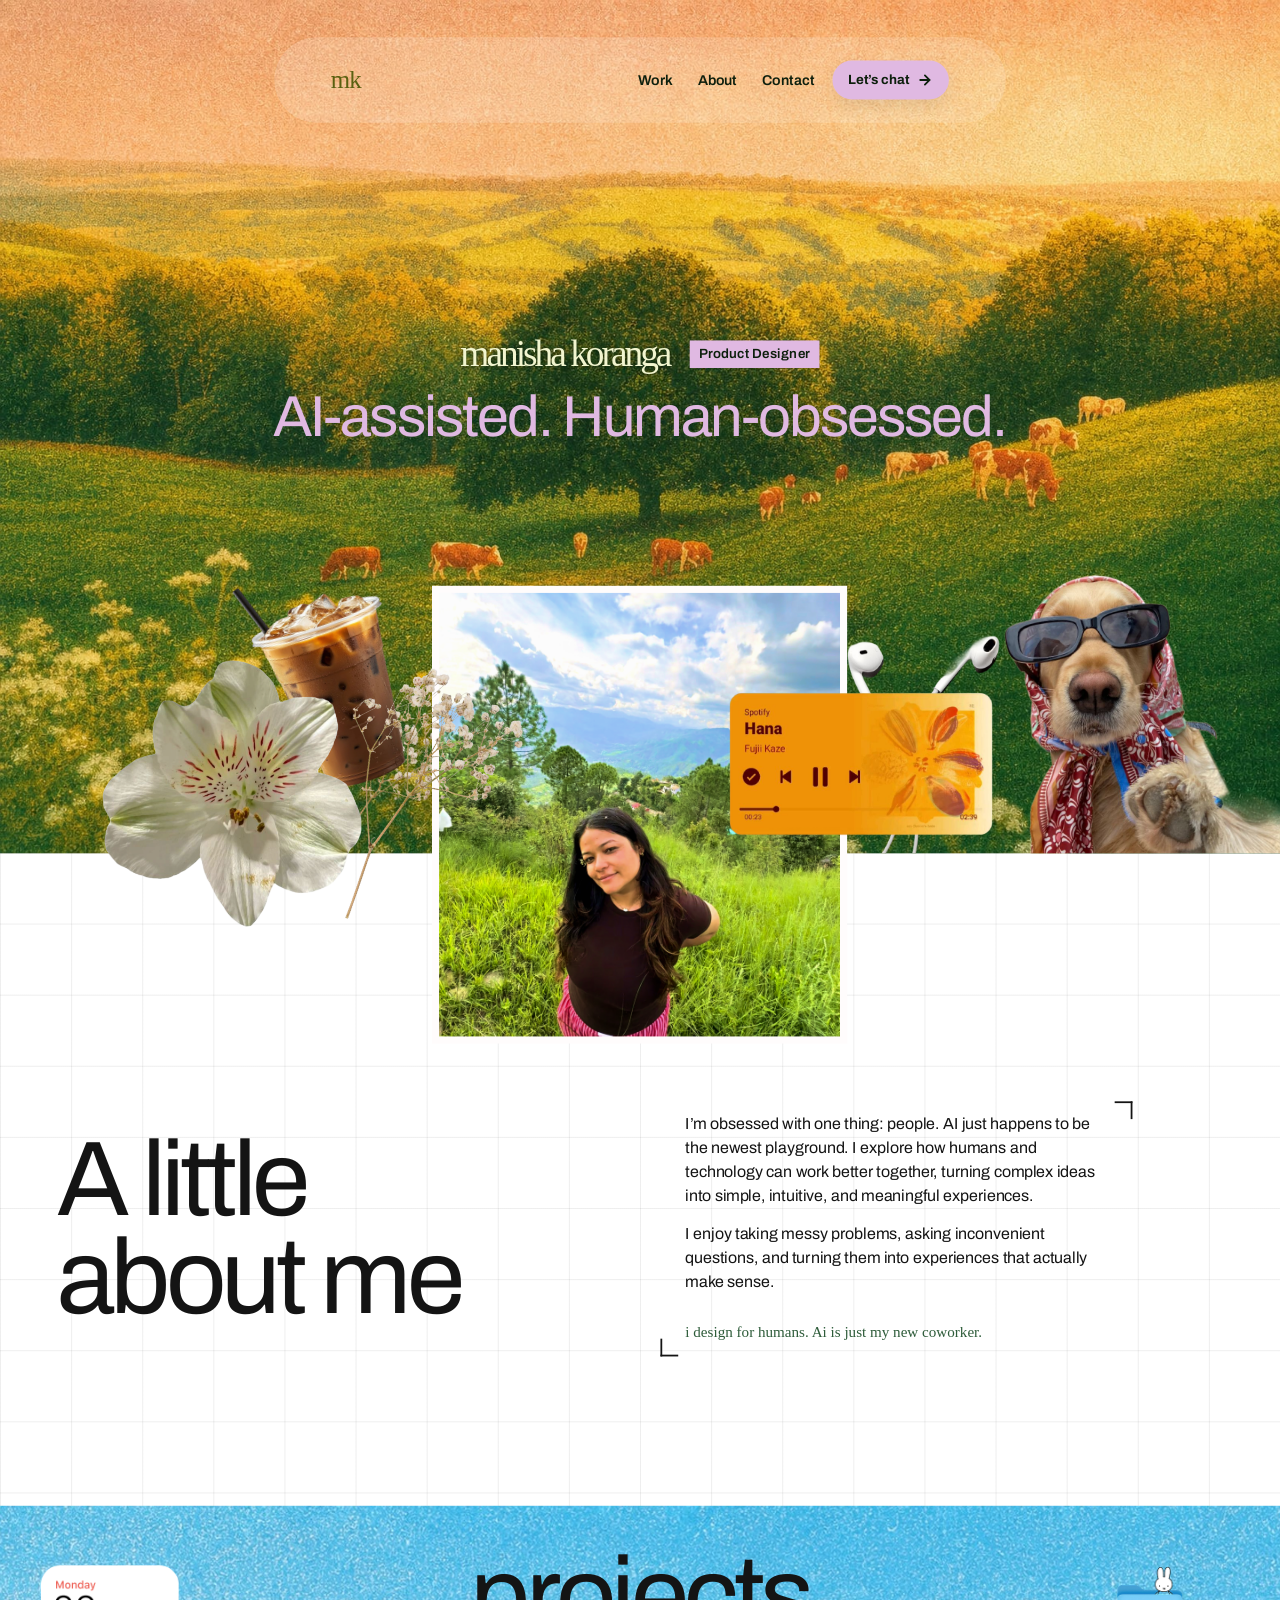
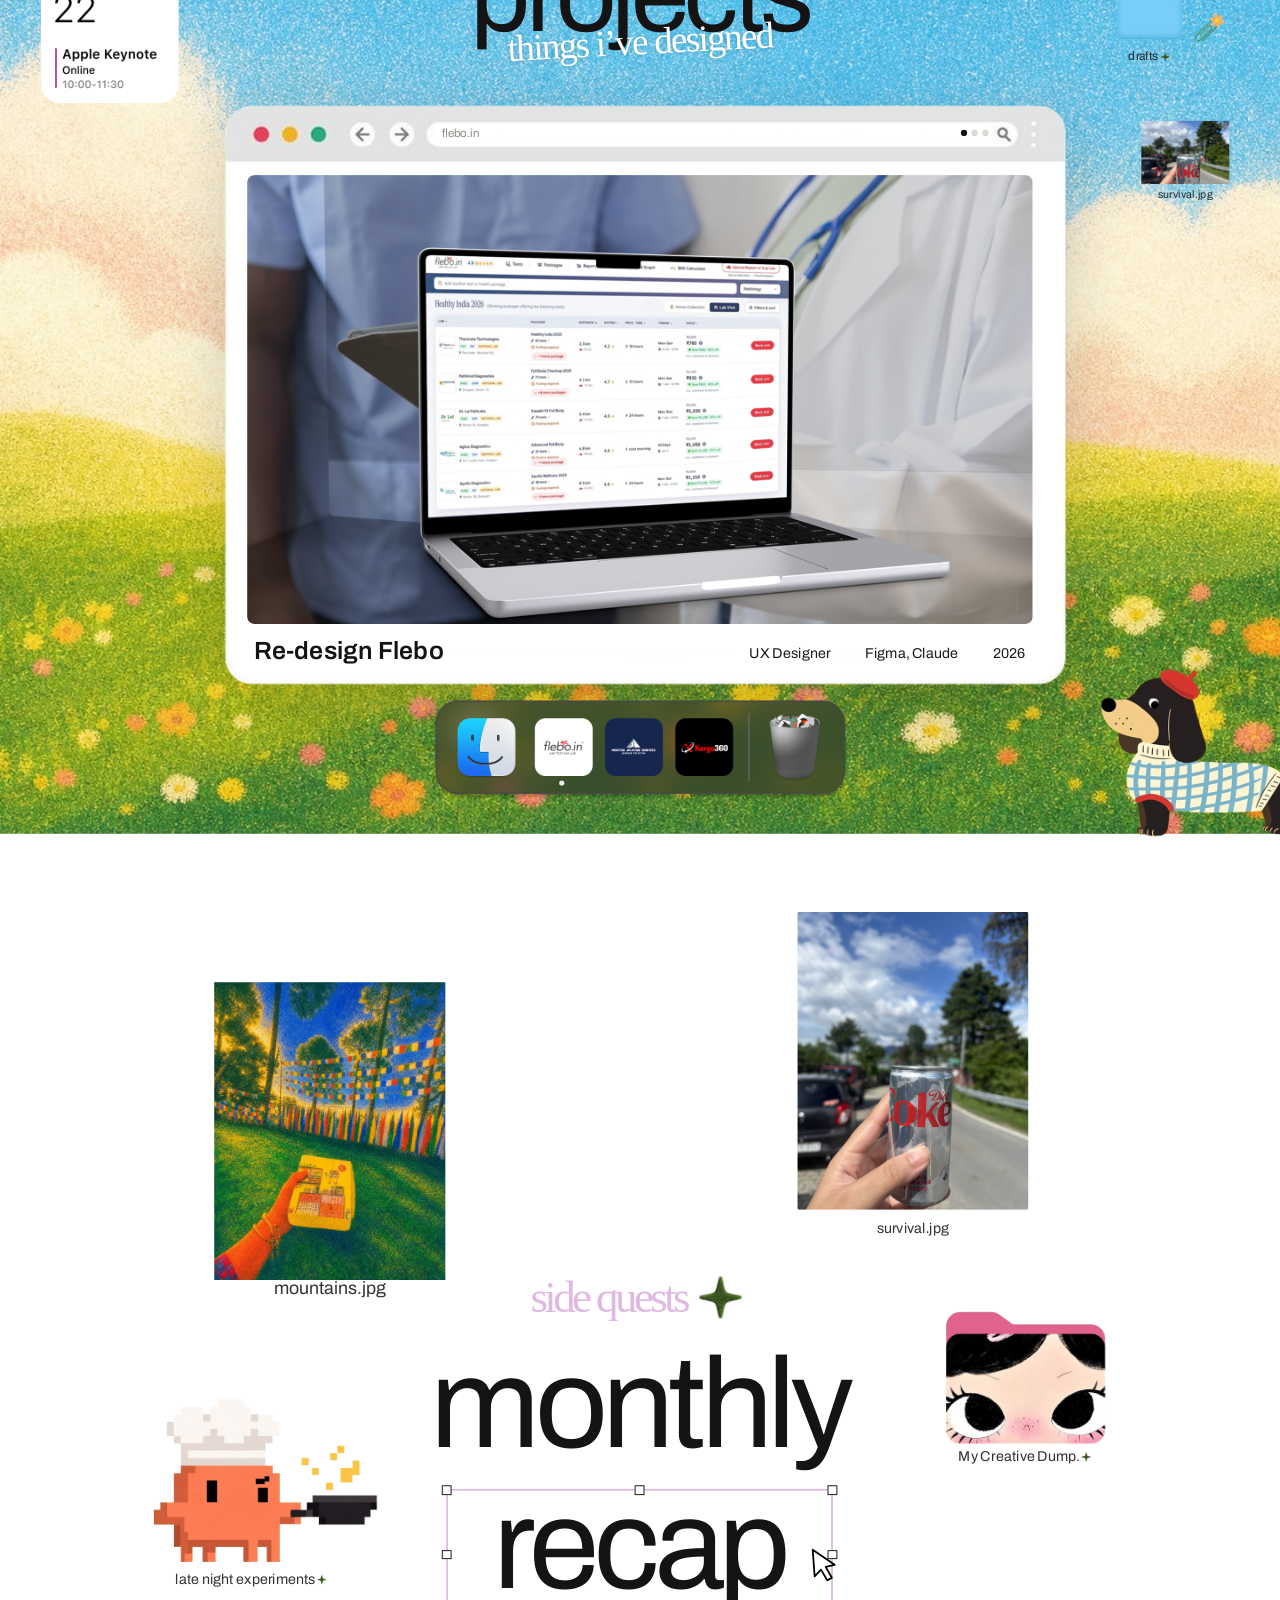
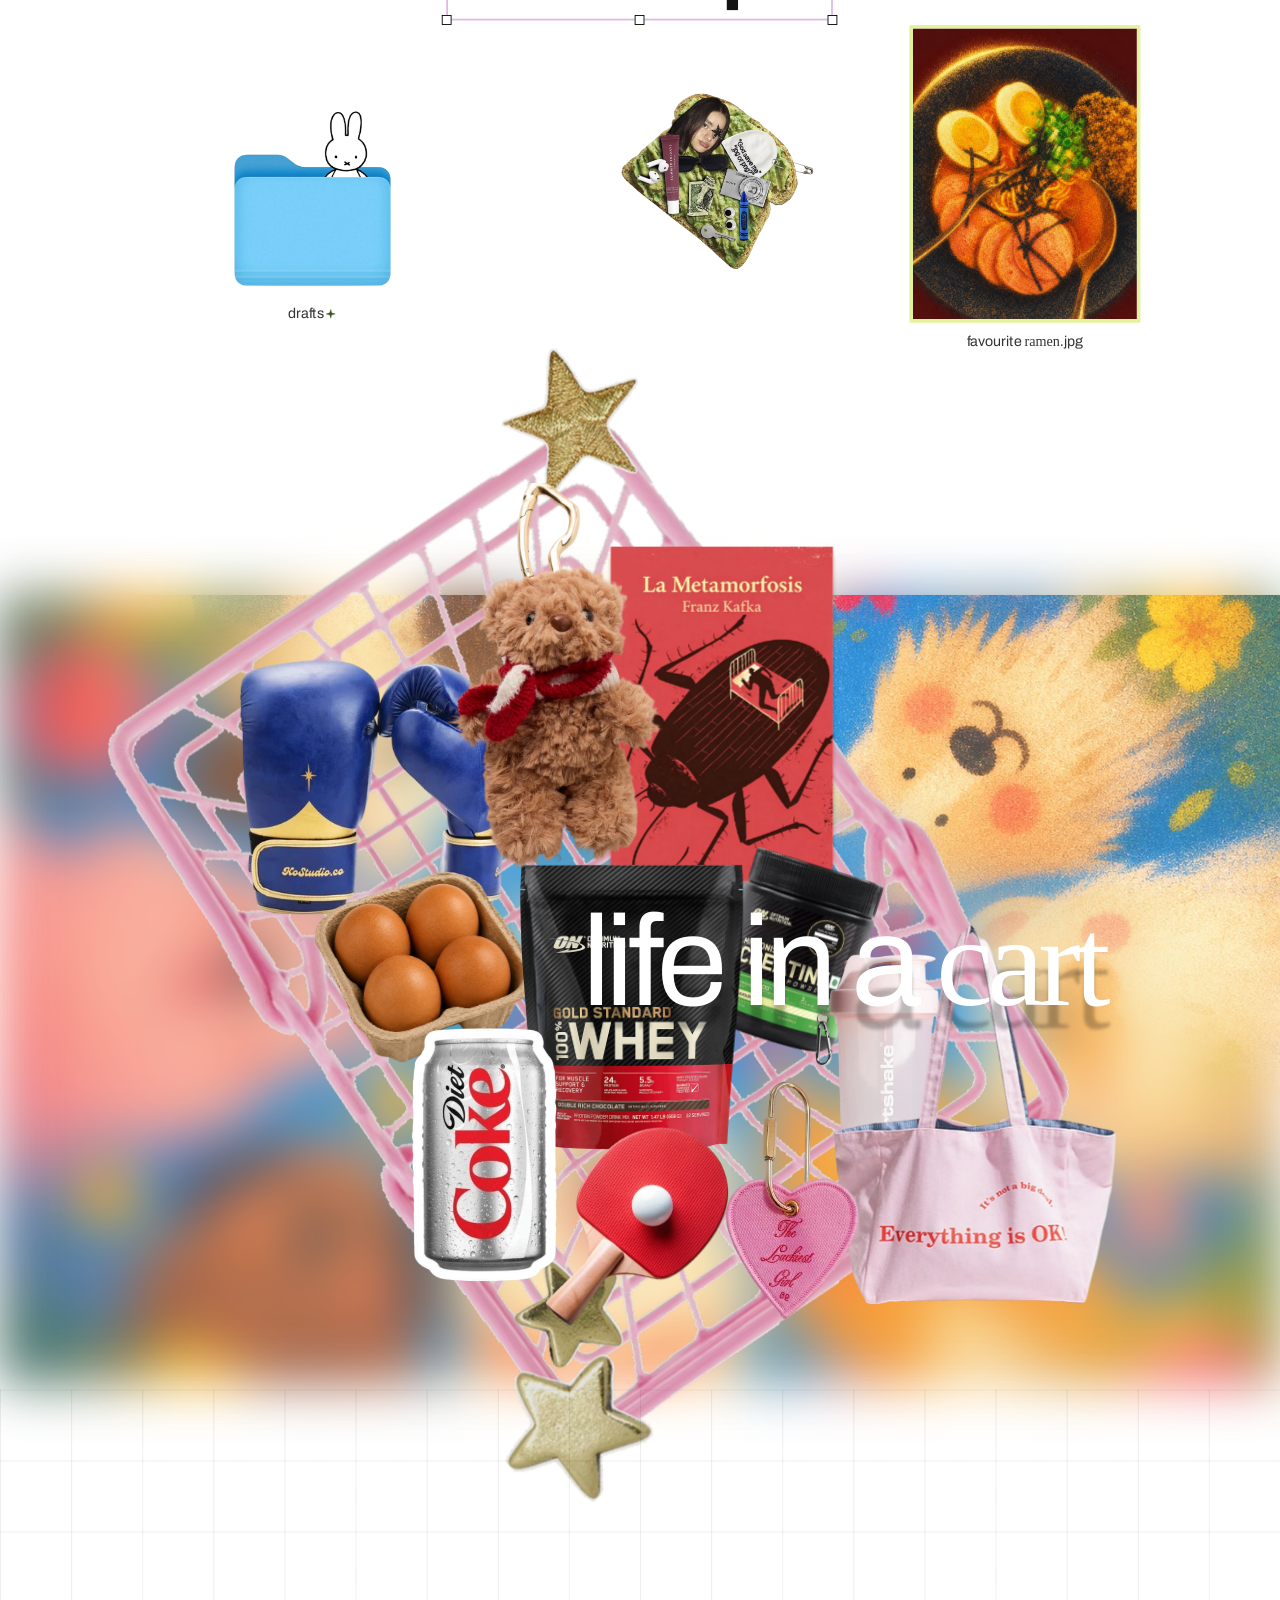
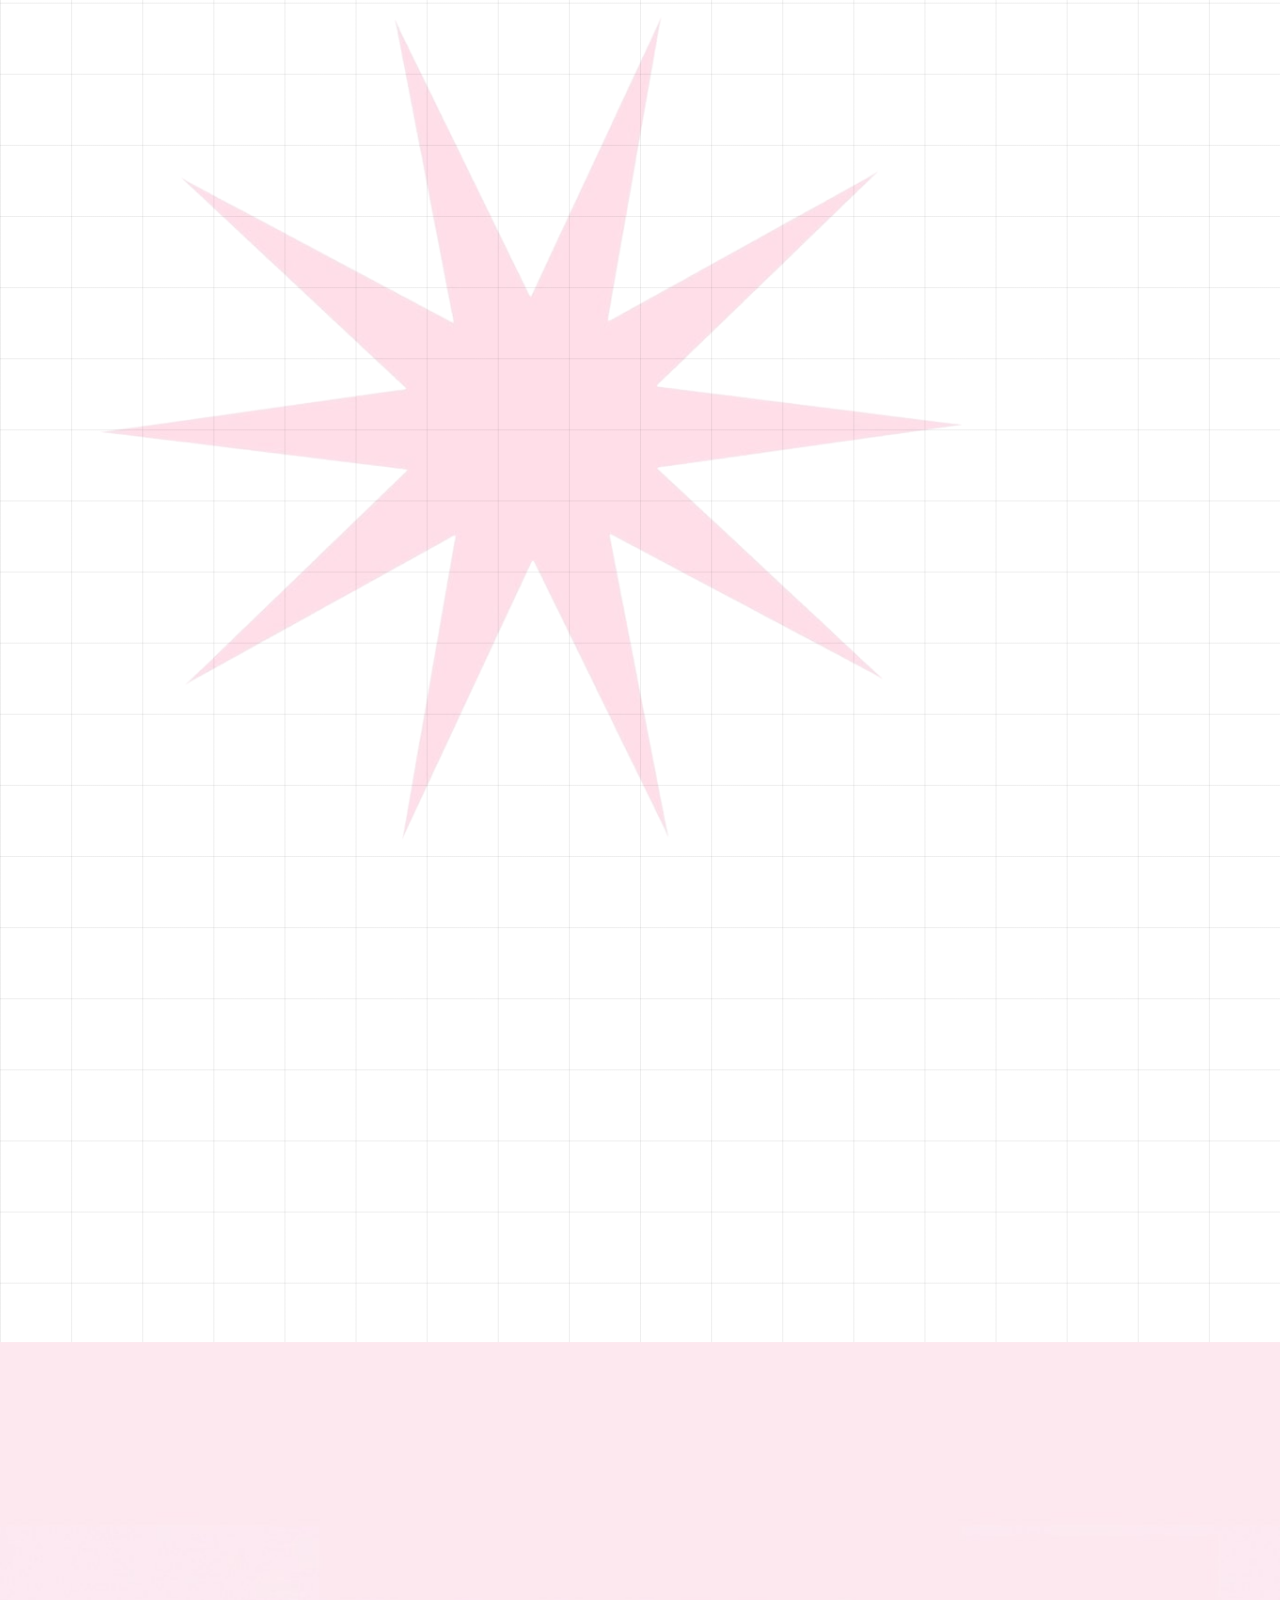
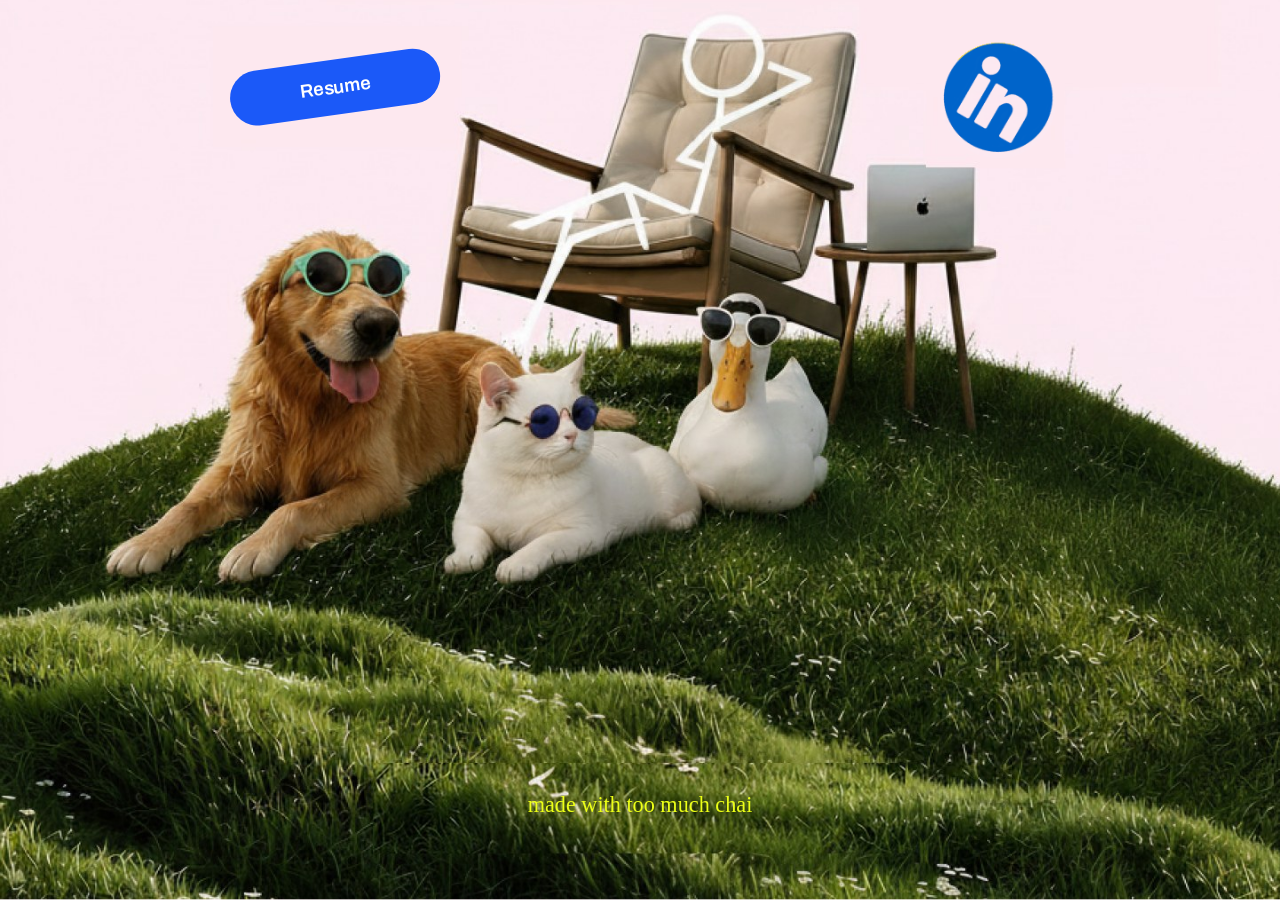
==== commit 9eaf95fe: "Projects window auto-cycles every 6s Advances to the next case study every 6 seconds while the windo" ====
--- a/index.html
+++ b/index.html
@@ -489,9 +489,24 @@
       if (h) dockDot.style.left = (h.offsetLeft + h.offsetWidth / 2 - 3) + 'px';
     };
     go(0);
-    win.querySelector('.pj-prev').addEventListener('click', () => go(i - 1));
-    win.querySelector('.pj-next').addEventListener('click', () => go(i + 1));
-    document.querySelectorAll('[data-slide]').forEach((b) => b.addEventListener('click', () => go(+b.dataset.slide)));
+    // Auto-cycle every 6s while the window is on screen; any manual pick restarts
+    // the clock, hovering the window pauses it, reduced-motion turns it off.
+    const CYCLE = 6000;
+    let timer = null, visible = false, hovered = false;
+    const stop = () => { clearInterval(timer); timer = null; };
+    const start = () => {
+      if (timer || !visible || hovered || matchMedia('(prefers-reduced-motion: reduce)').matches) return;
+      timer = setInterval(() => go(i + 1), CYCLE);
+    };
+    const restart = () => { stop(); start(); };
+    const pick = (n) => { go(n); restart(); };
+    win.querySelector('.pj-prev').addEventListener('click', () => pick(i - 1));
+    win.querySelector('.pj-next').addEventListener('click', () => pick(i + 1));
+    document.querySelectorAll('[data-slide]').forEach((b) => b.addEventListener('click', () => pick(+b.dataset.slide)));
+    win.addEventListener('mouseenter', () => { hovered = true; stop(); });
+    win.addEventListener('mouseleave', () => { hovered = false; start(); });
+    new IntersectionObserver(([en]) => { visible = en.isIntersecting; visible ? start() : stop(); }, { threshold: 0.4 }).observe(win);
+    document.addEventListener('visibilitychange', () => (document.hidden ? stop() : start()));
   })();
 
   // Nav links scroll to their sections (positions on the 1440px canvas, times current scale)
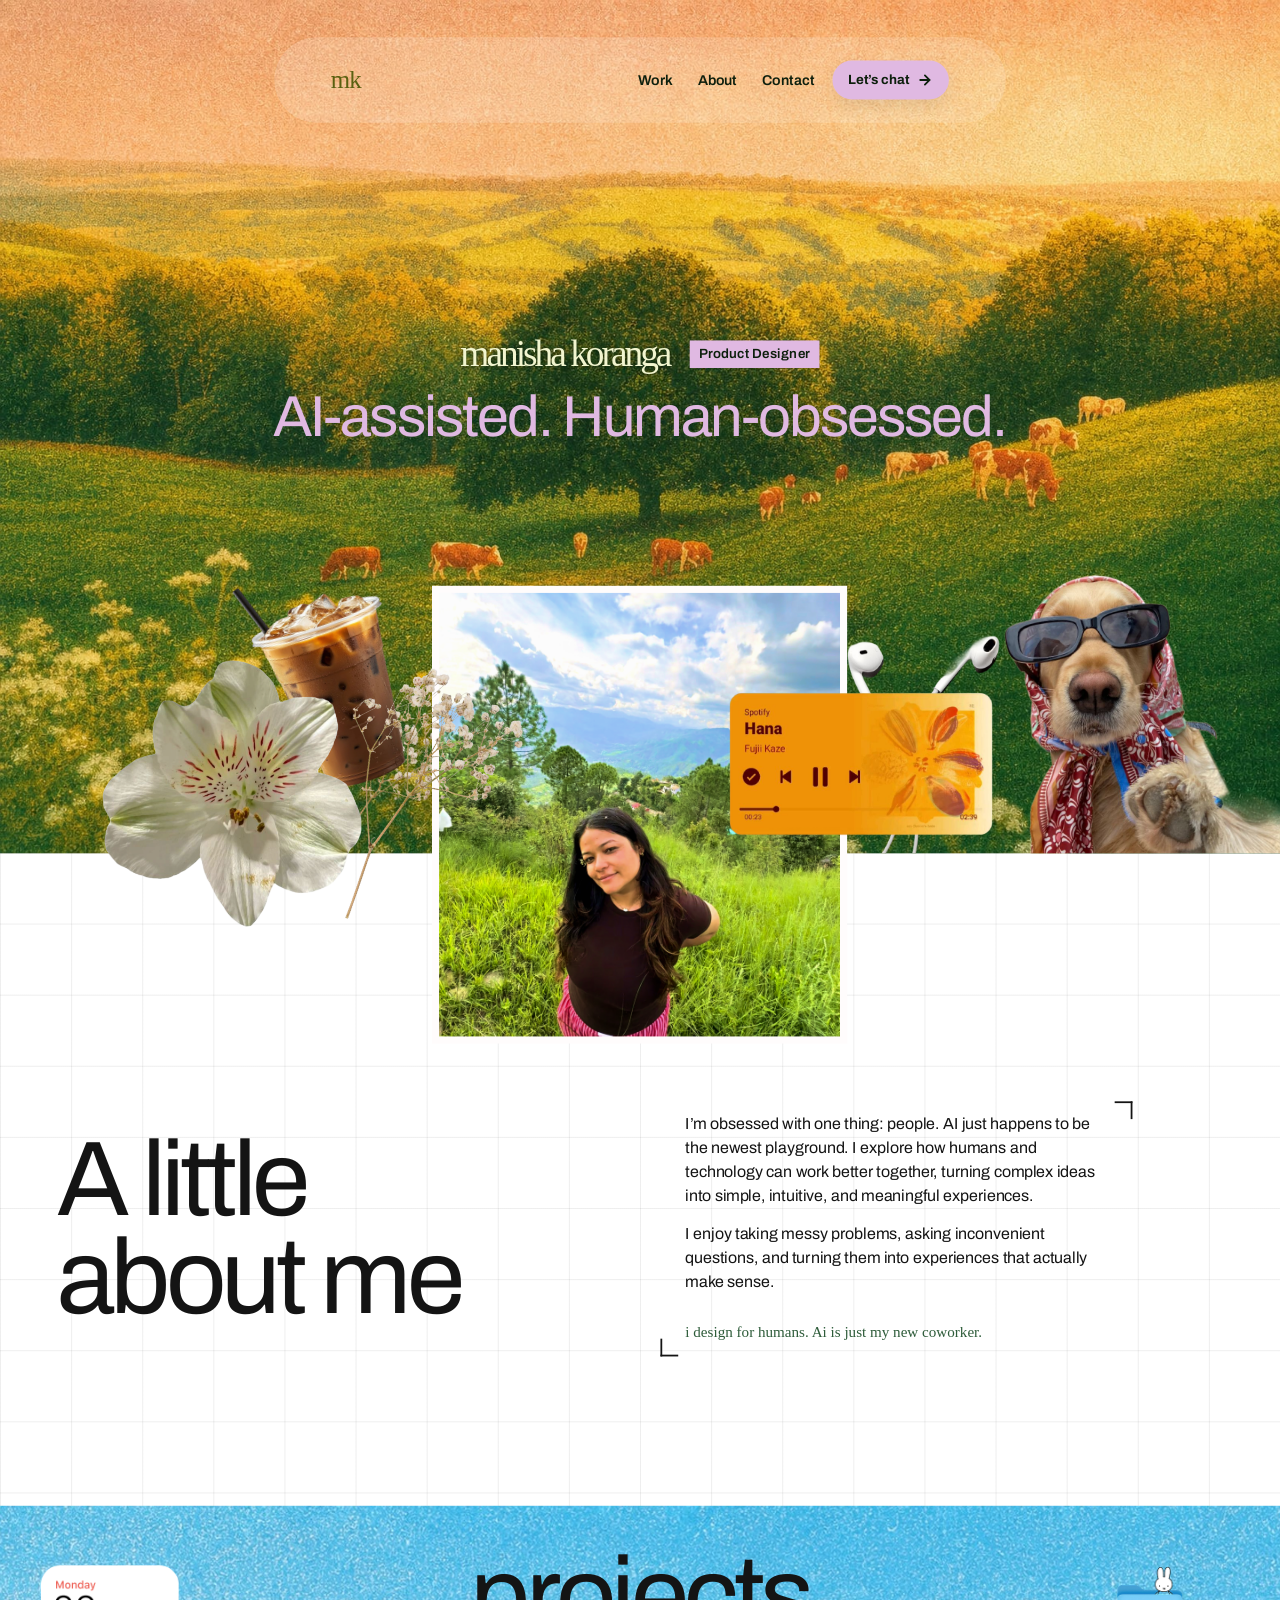
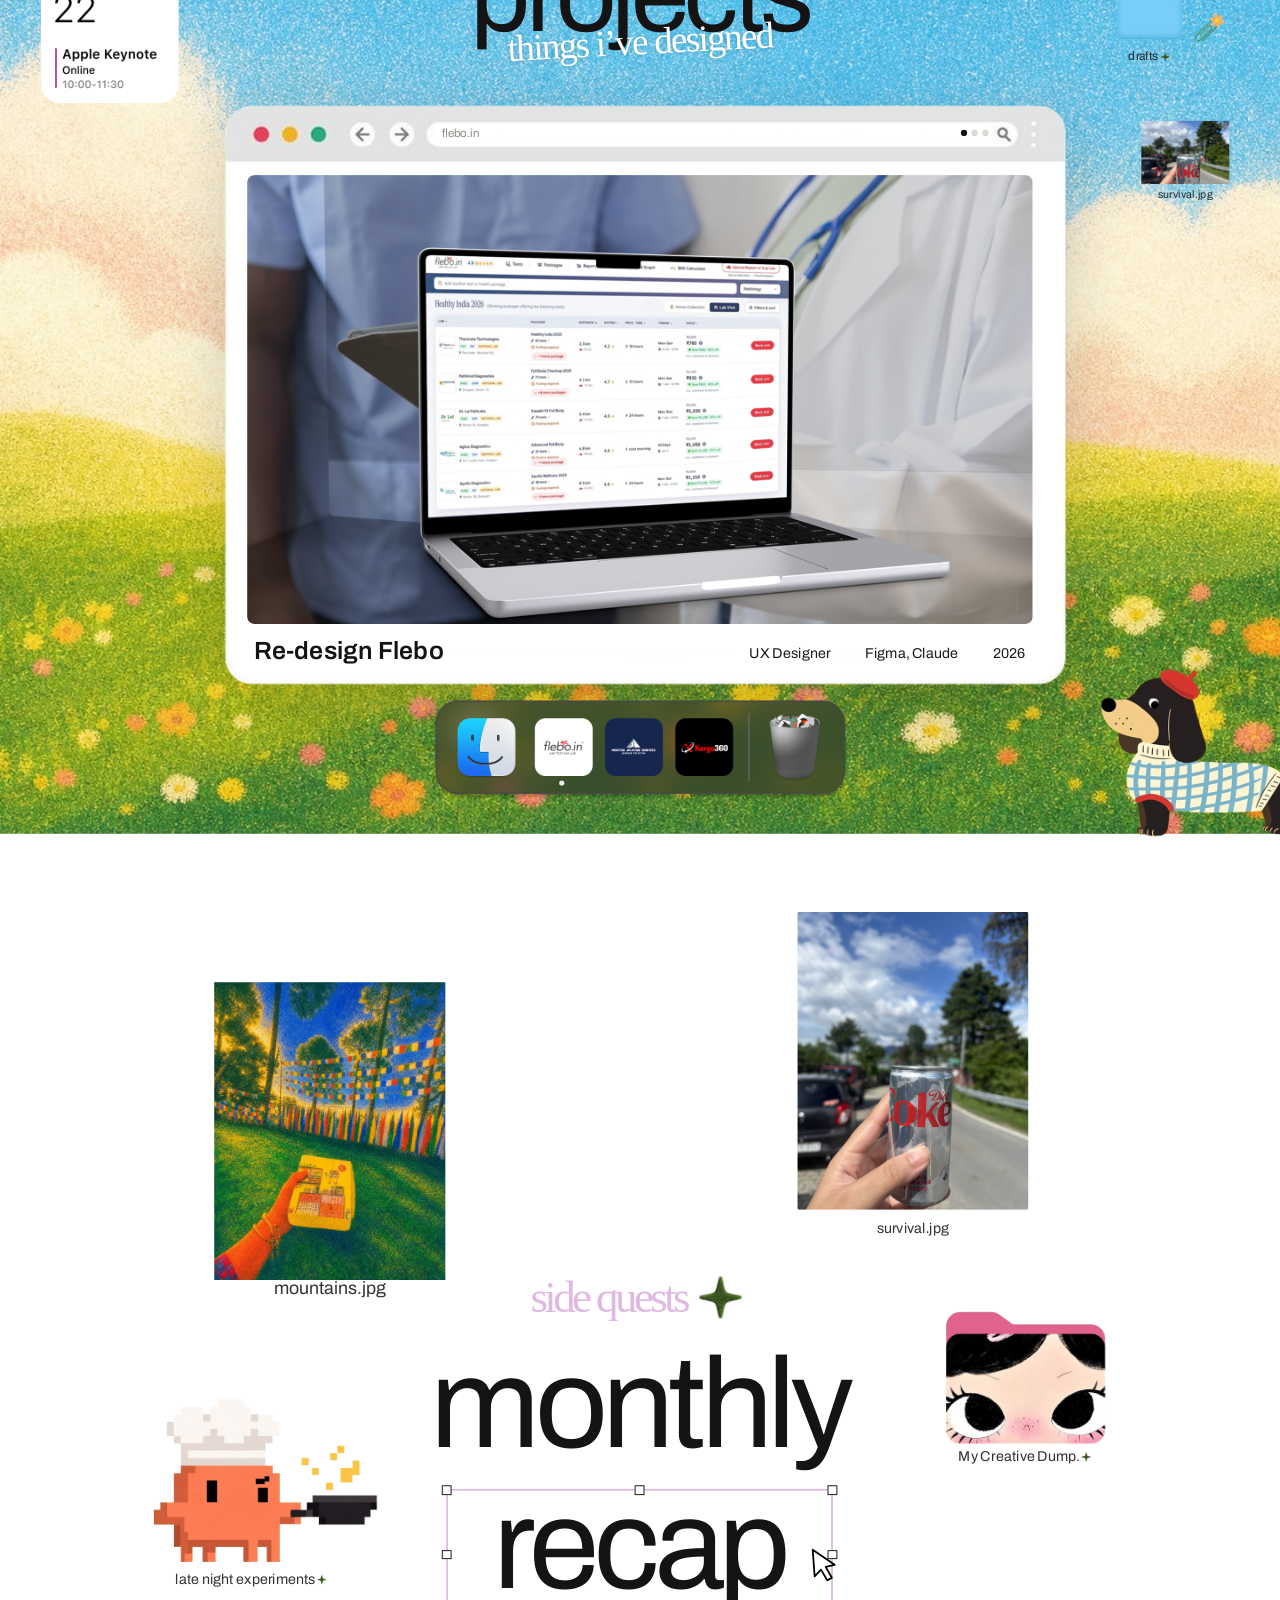
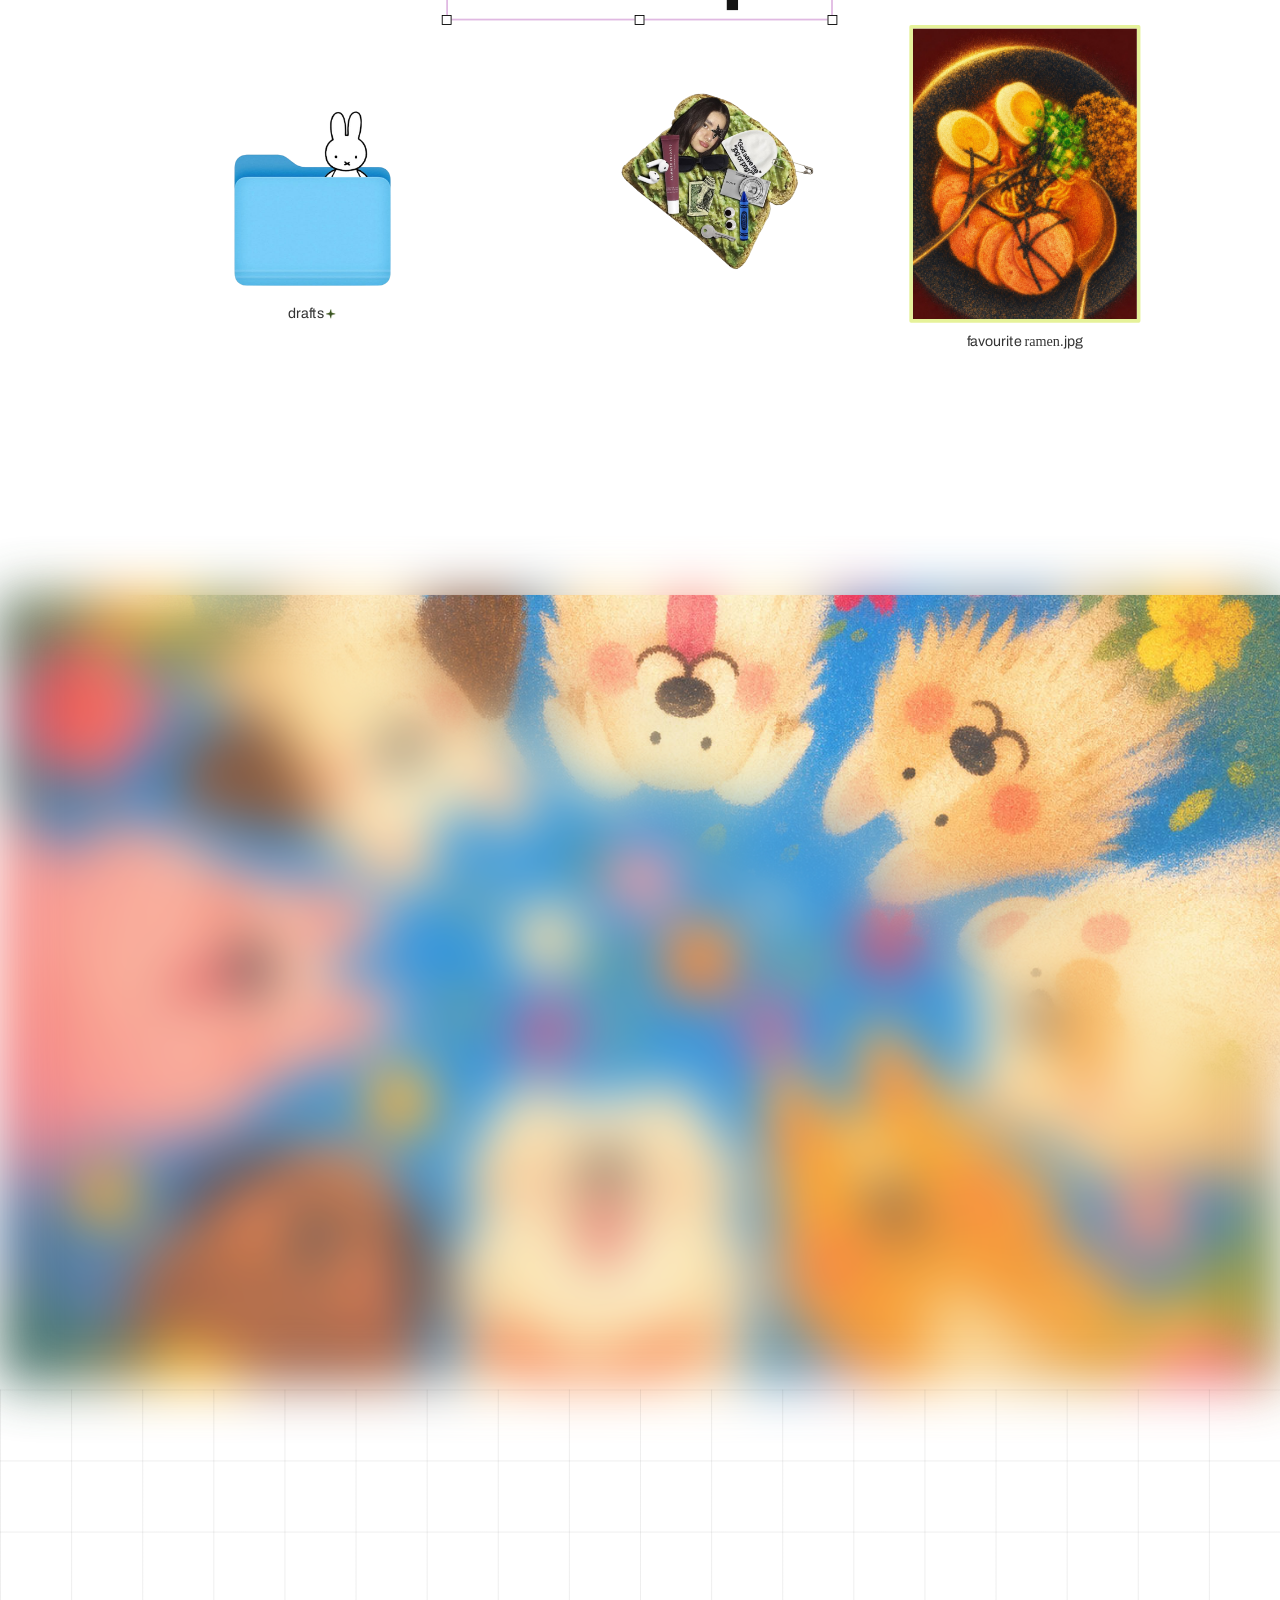
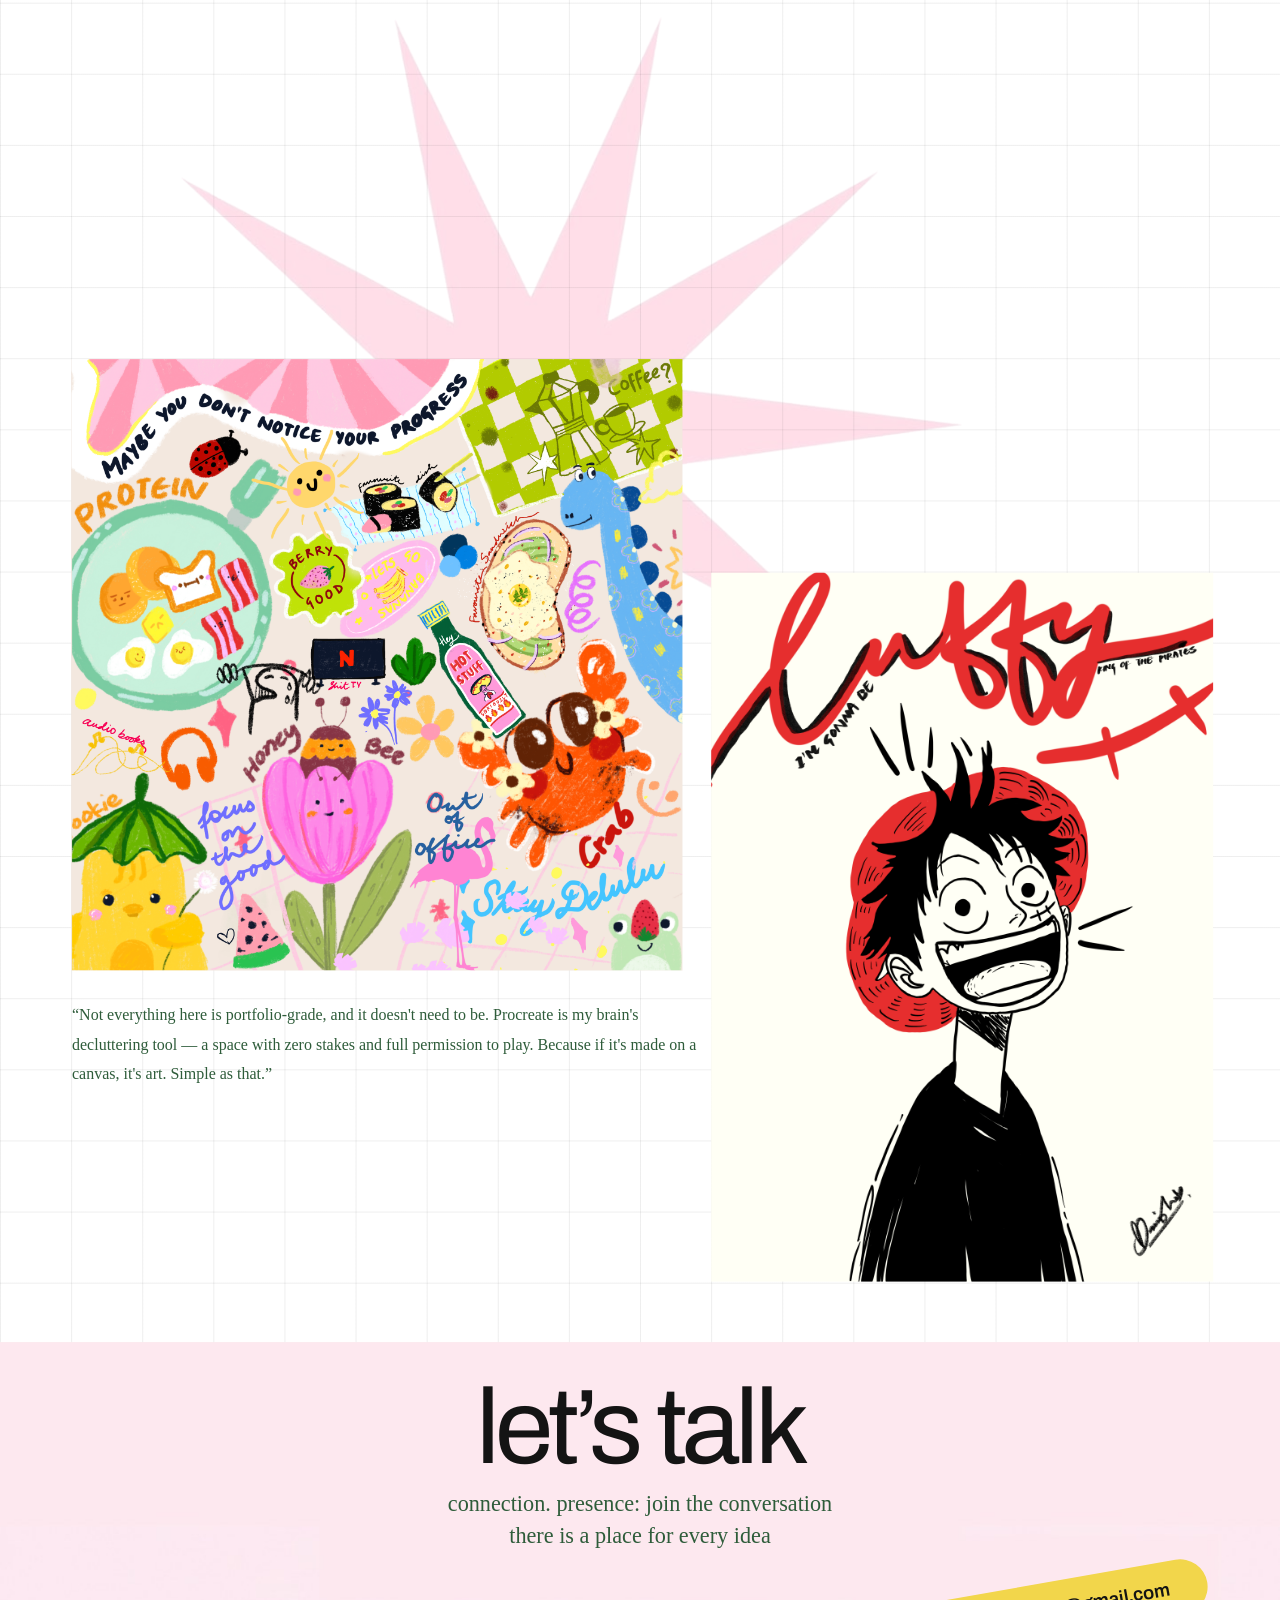
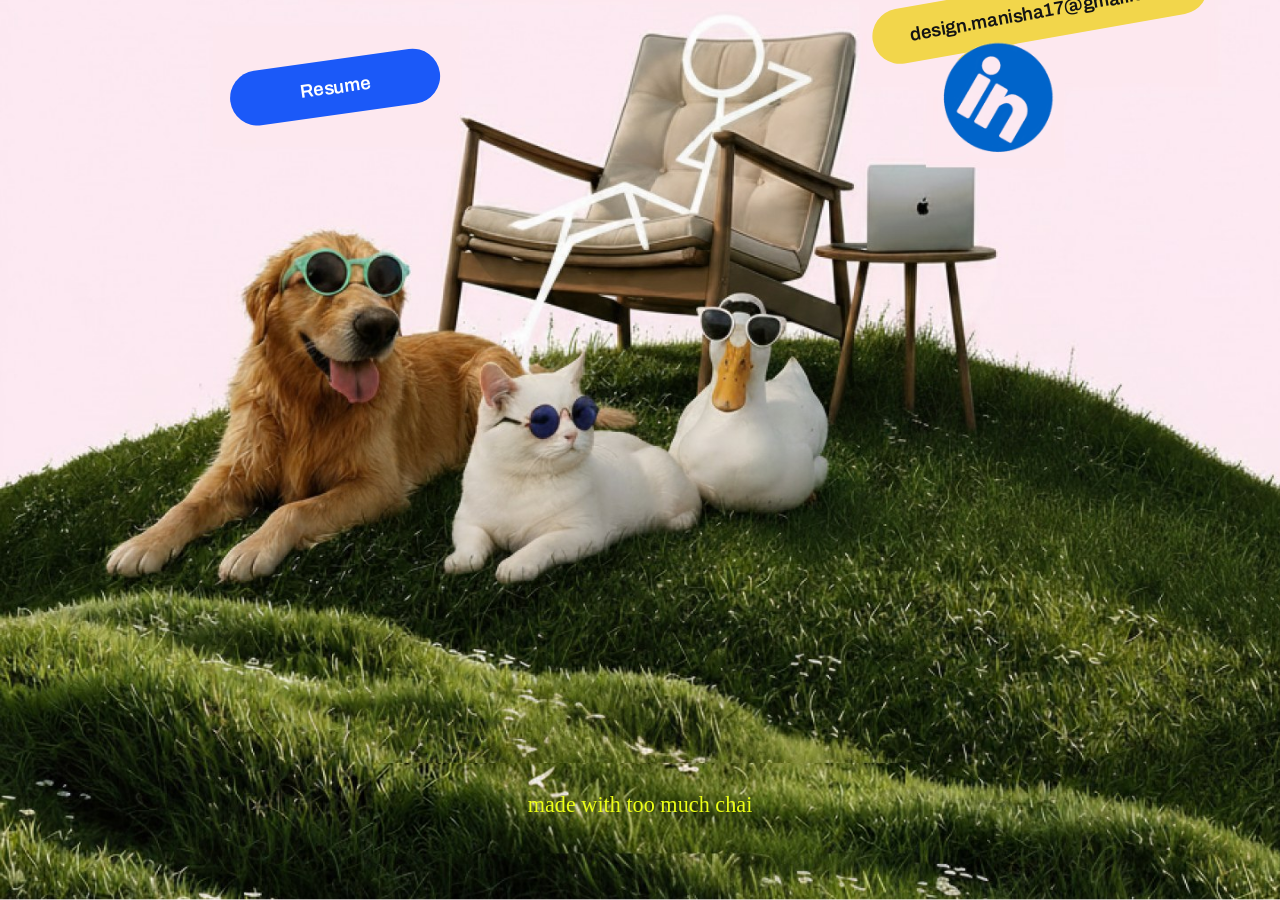
==== commit 28015cee: "Add analytics layer (GA4 + optional Clarity) across all pages analytics.js loads Google Analytics 4 " ====
--- a/index.html
+++ b/index.html
@@ -10,8 +10,9 @@
 <link rel="preconnect" href="https://fonts.gstatic.com" crossorigin>
 <link href="https://fonts.googleapis.com/css2?family=Archivo:wght@400;500;600;700&family=Homemade+Apple&family=Poppins&display=swap" rel="stylesheet">
 <link rel="stylesheet" href="styles.css?v=20260914d">
+<script src="analytics.js?v=20260914" defer></script>
 </head>
-<body>
+<body data-page="home">
 <div class="stage">
 <main class="page">
 
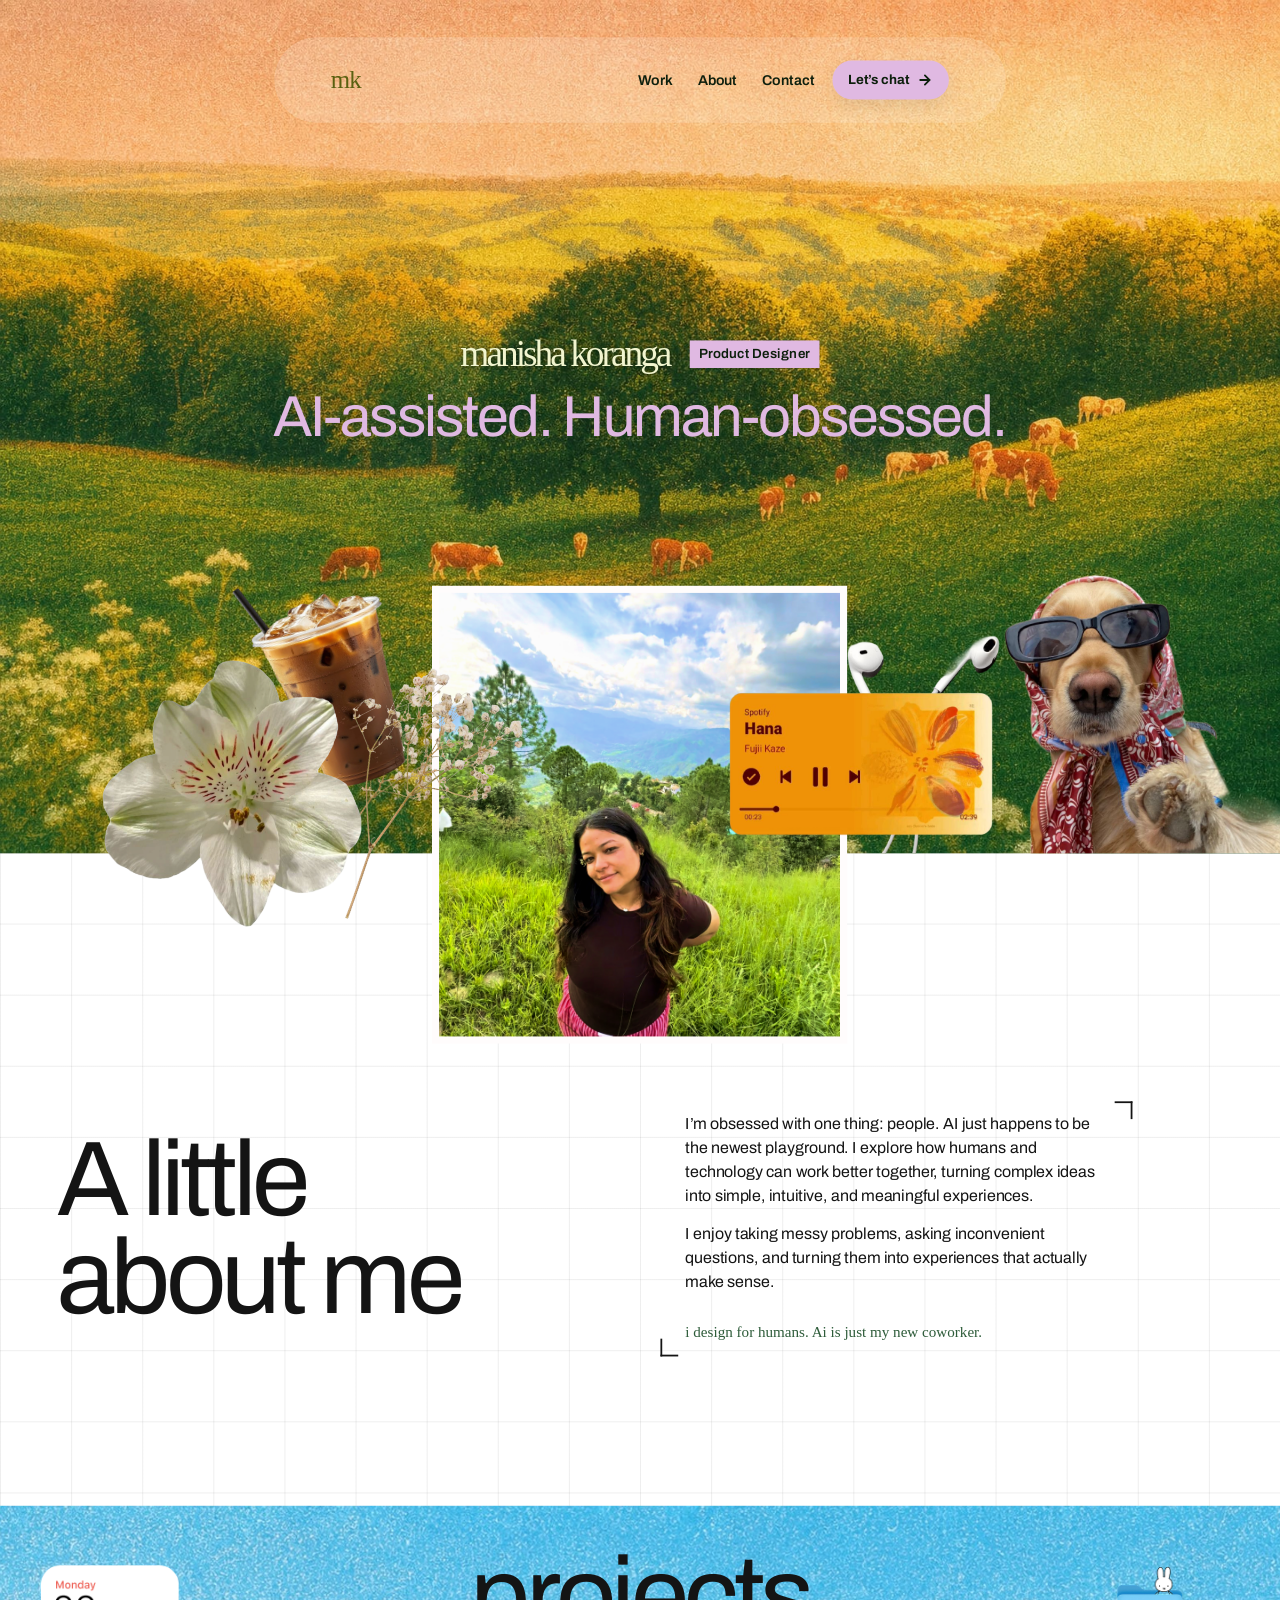
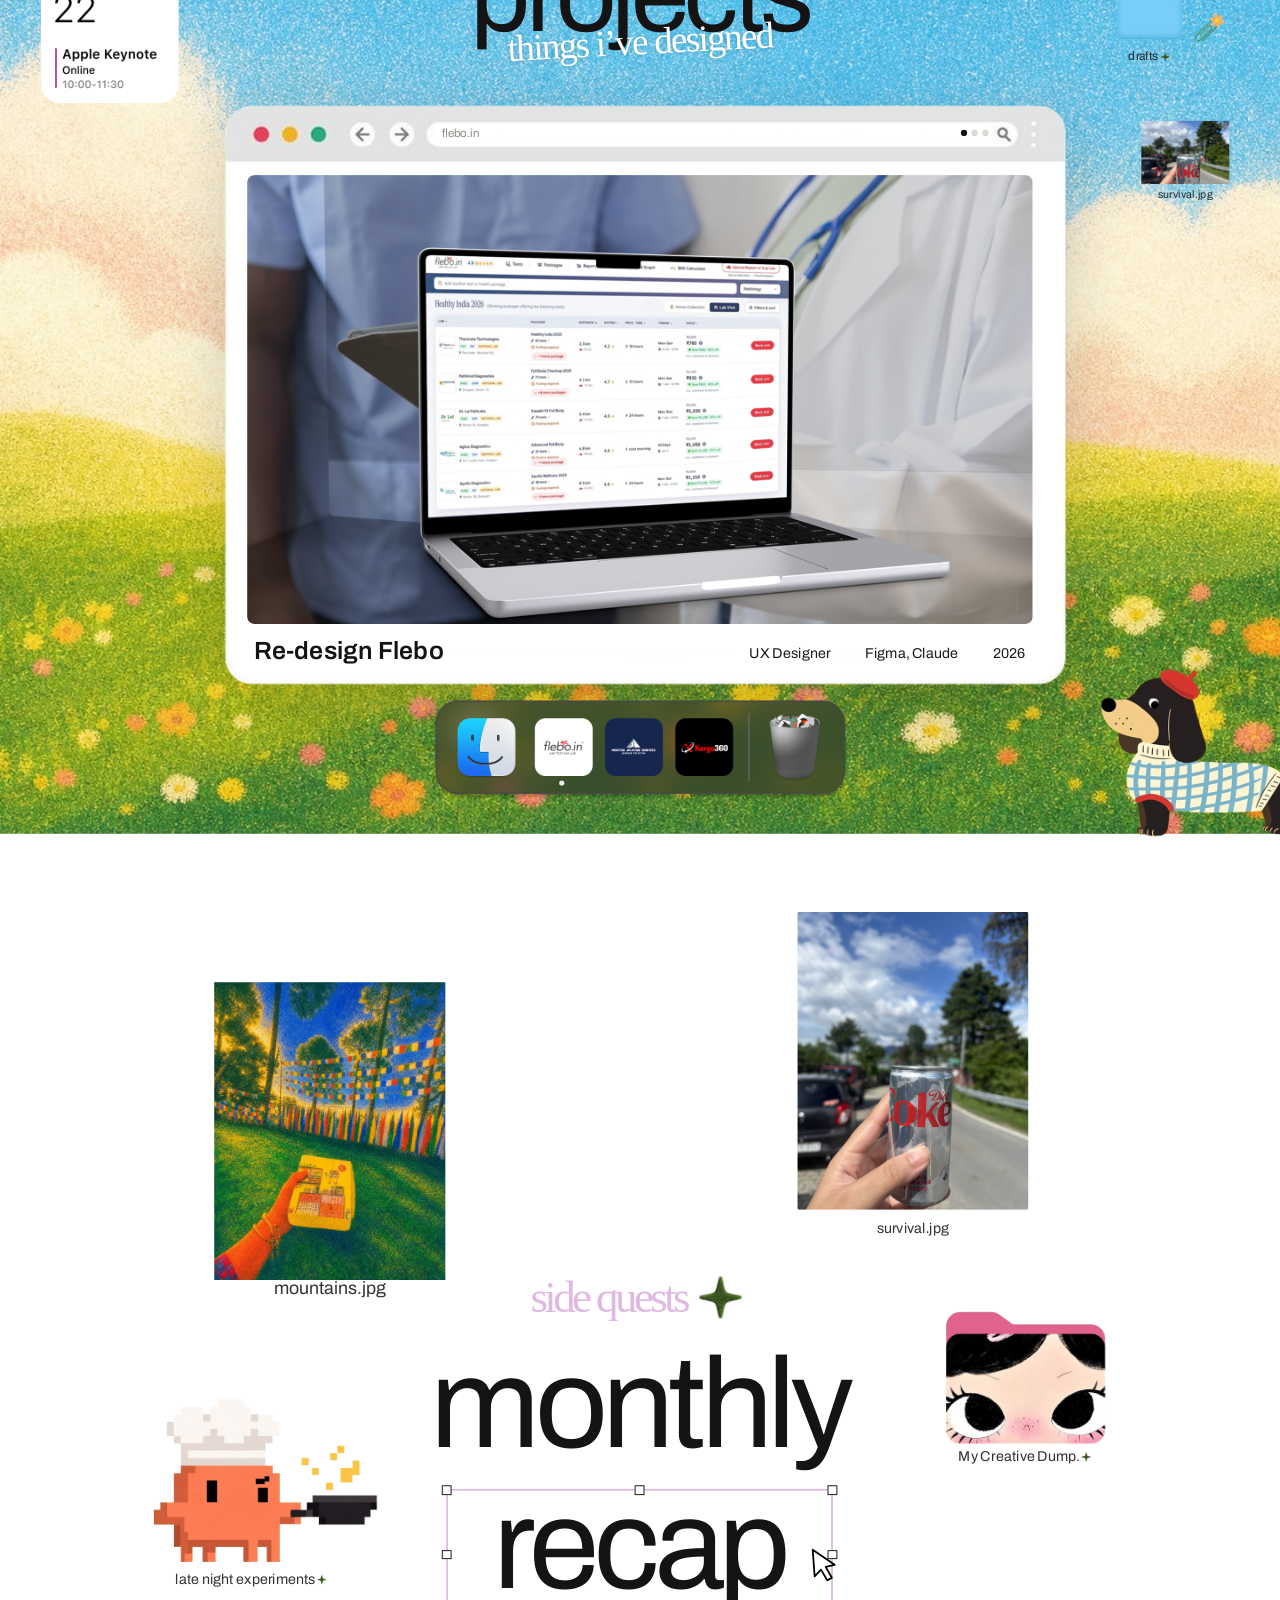
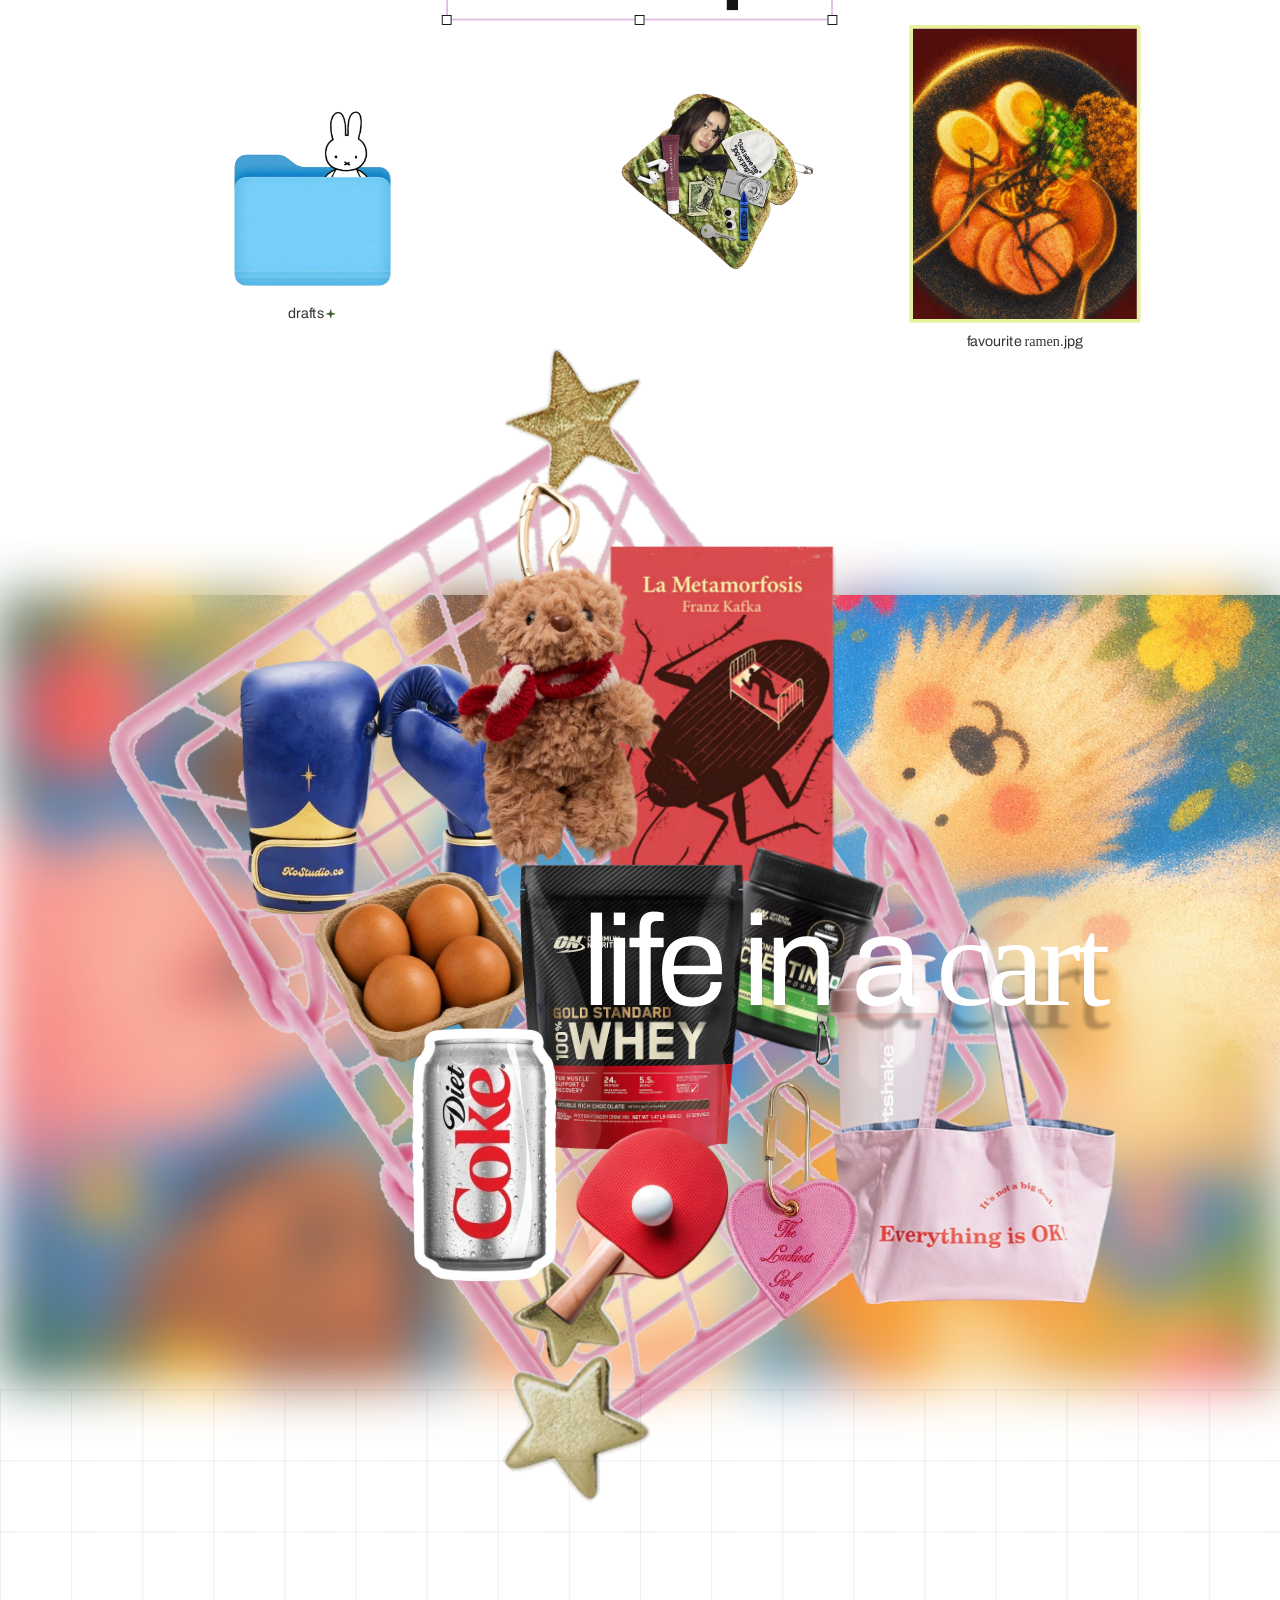
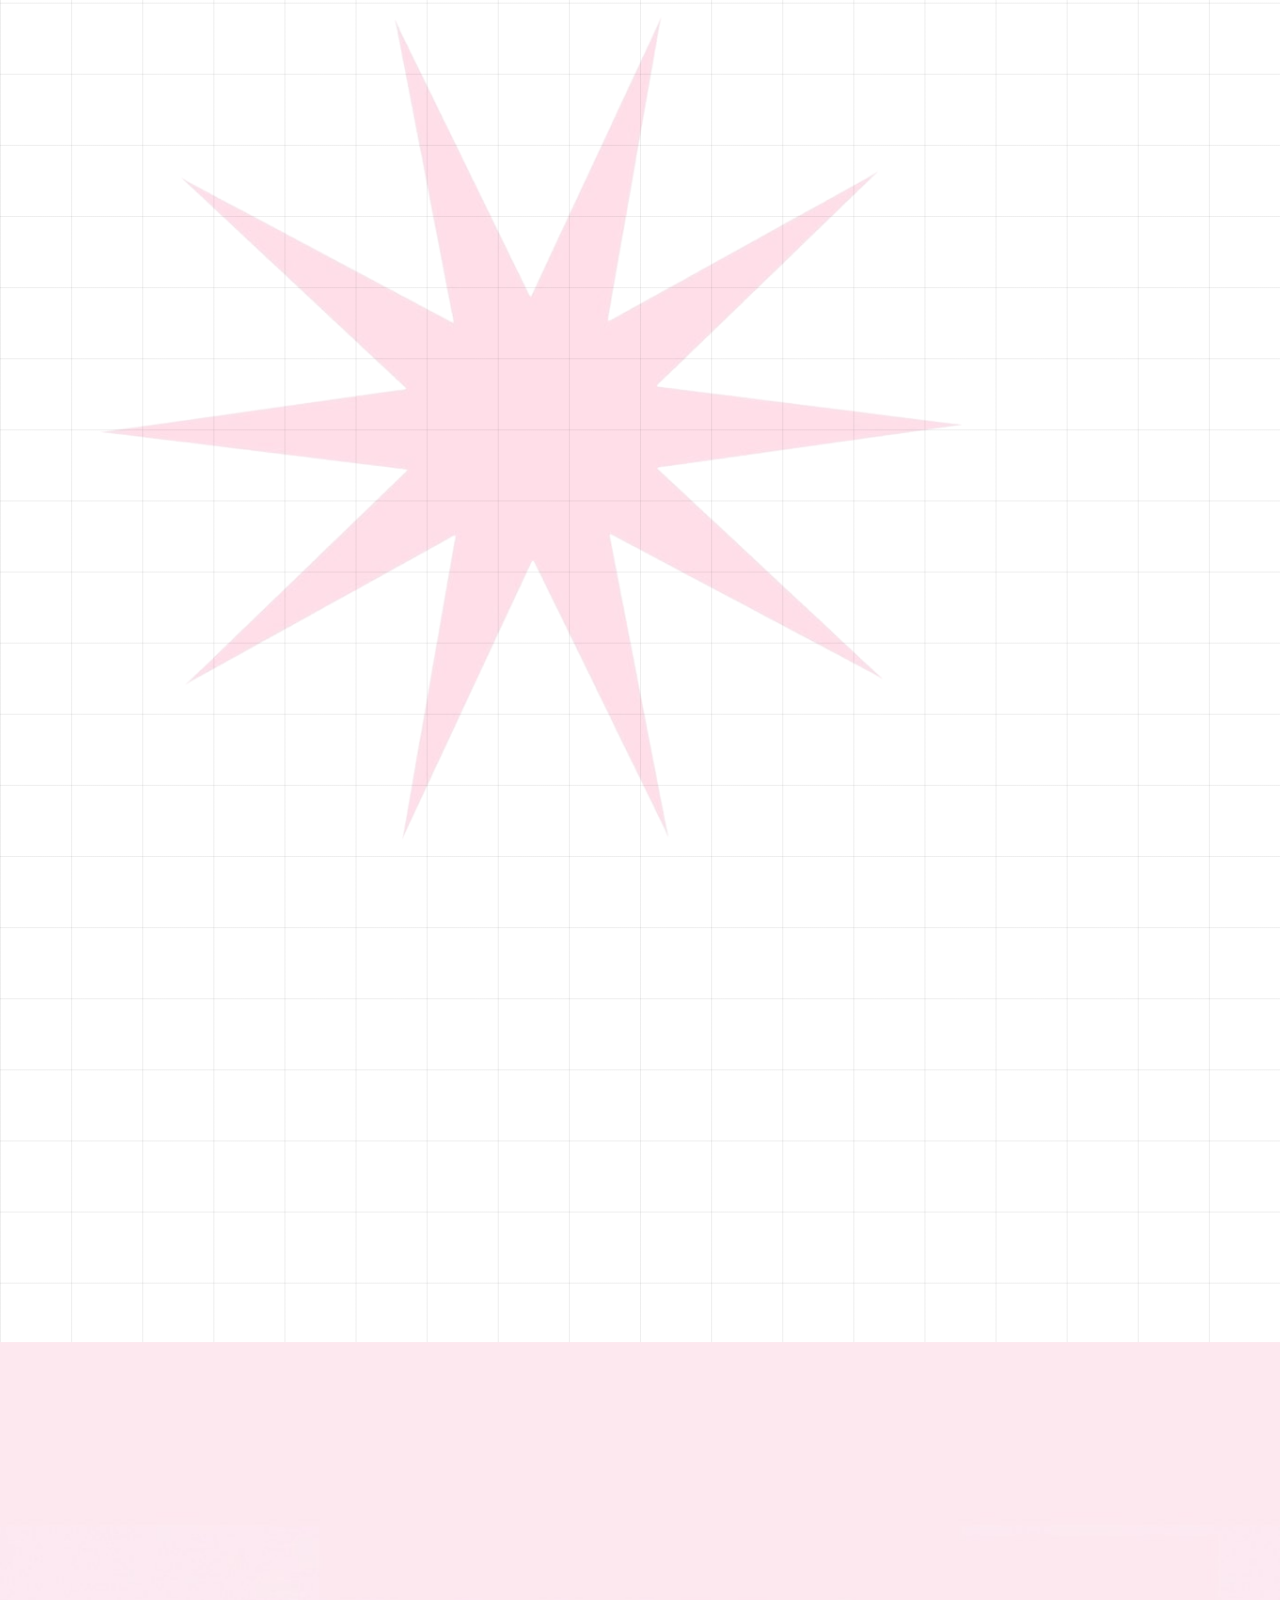
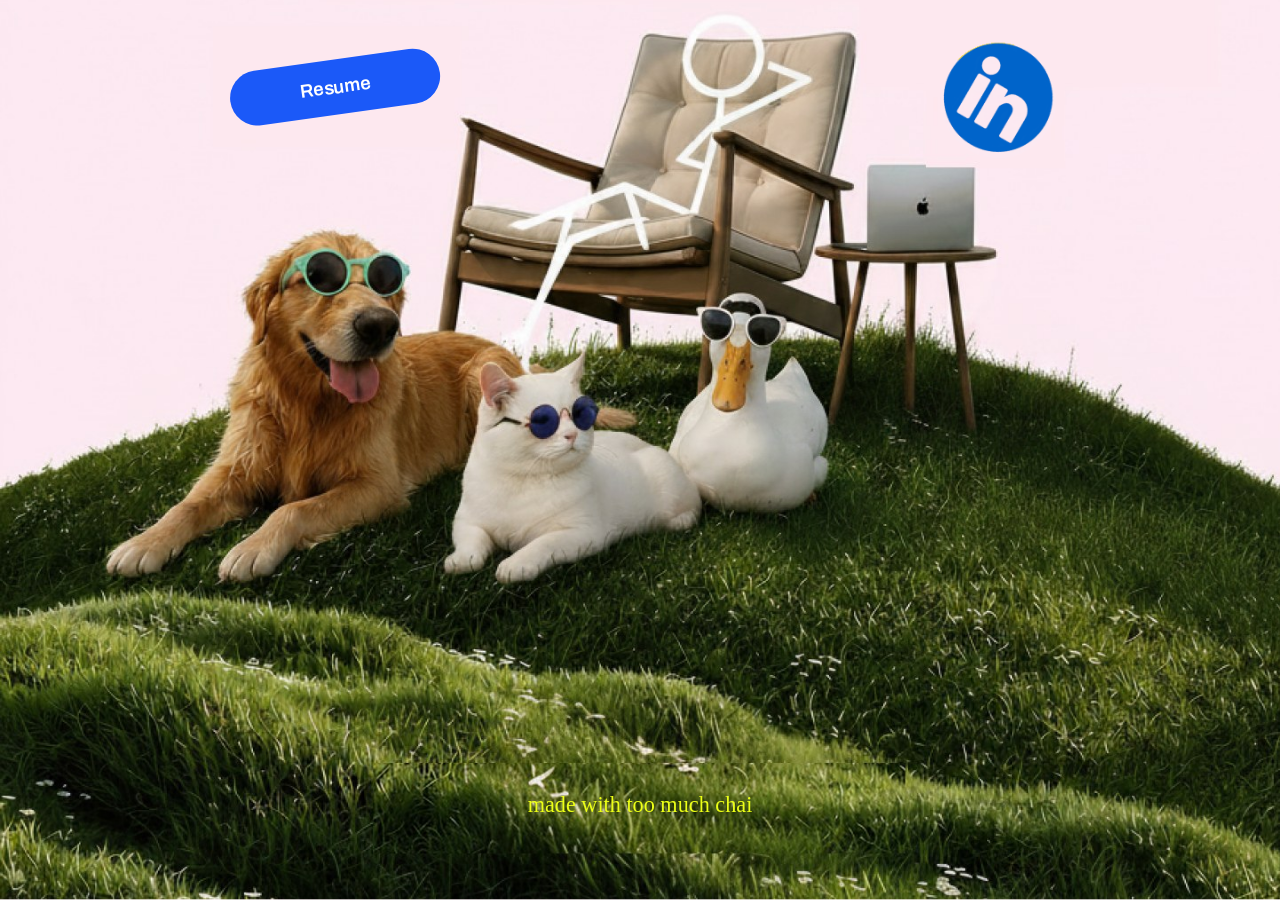
==== commit 65d3601f: "Enable GA4 (G-NZ9EE6GHM5) Co-Authored-By: Claude Fable 5.1 <noreply@anthropic.com> Claude-Session: h" ====
--- a/index.html
+++ b/index.html
@@ -10,7 +10,7 @@
 <link rel="preconnect" href="https://fonts.gstatic.com" crossorigin>
 <link href="https://fonts.googleapis.com/css2?family=Archivo:wght@400;500;600;700&family=Homemade+Apple&family=Poppins&display=swap" rel="stylesheet">
 <link rel="stylesheet" href="styles.css?v=20260914d">
-<script src="analytics.js?v=20260914" defer></script>
+<script src="analytics.js?v=20260914b" defer></script>
 </head>
 <body data-page="home">
 <div class="stage">
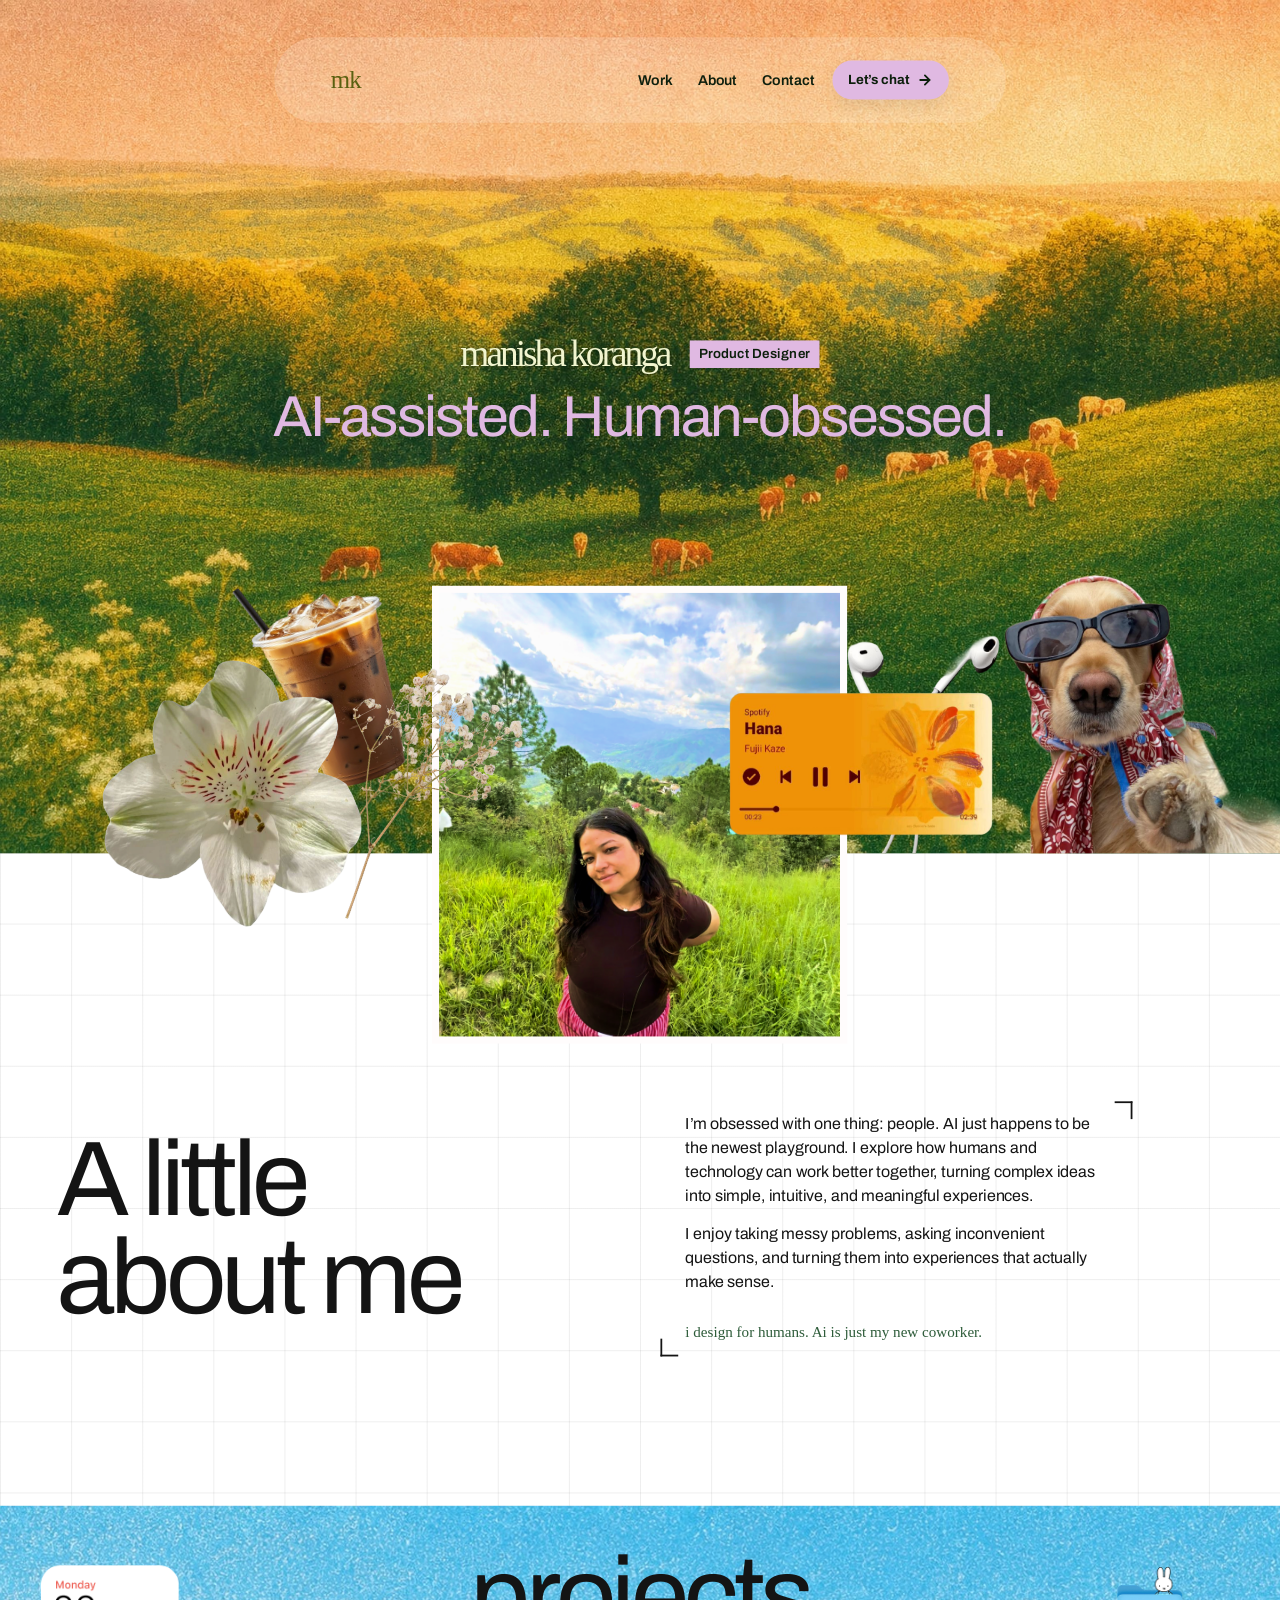
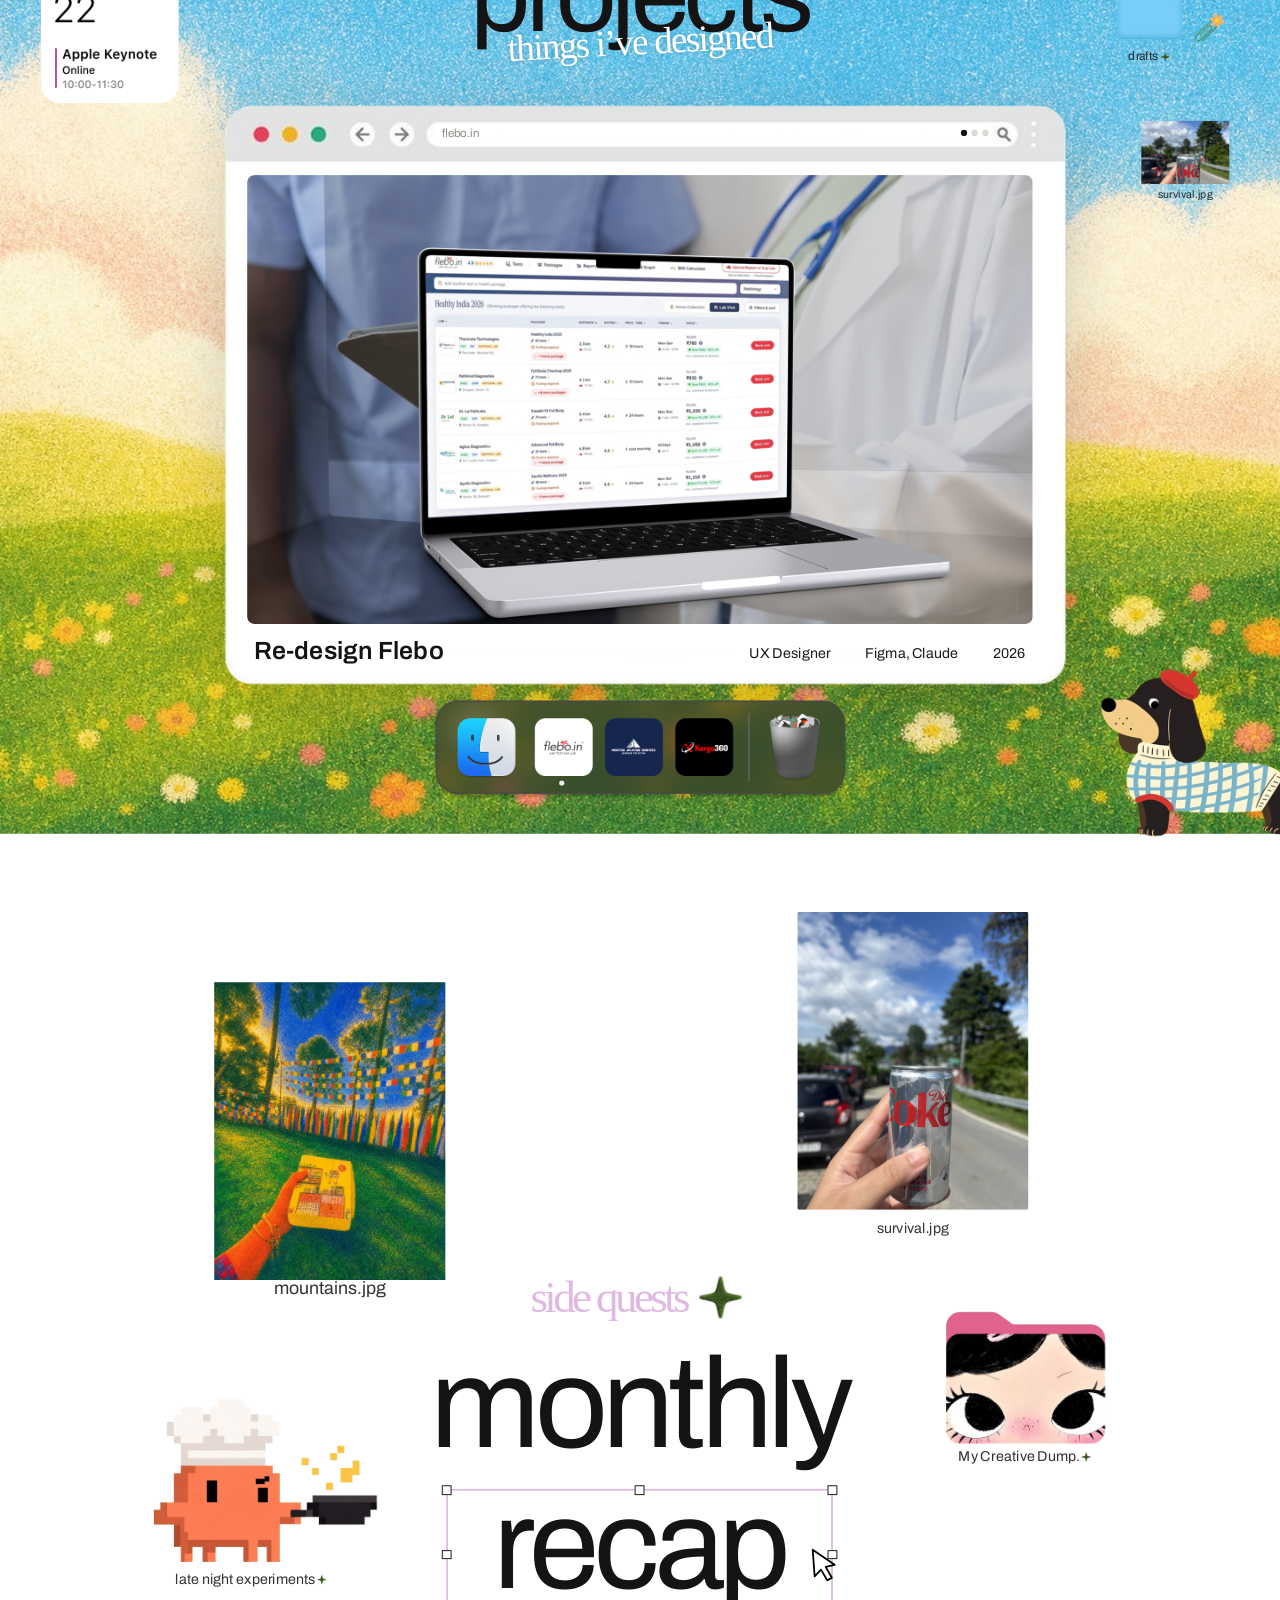
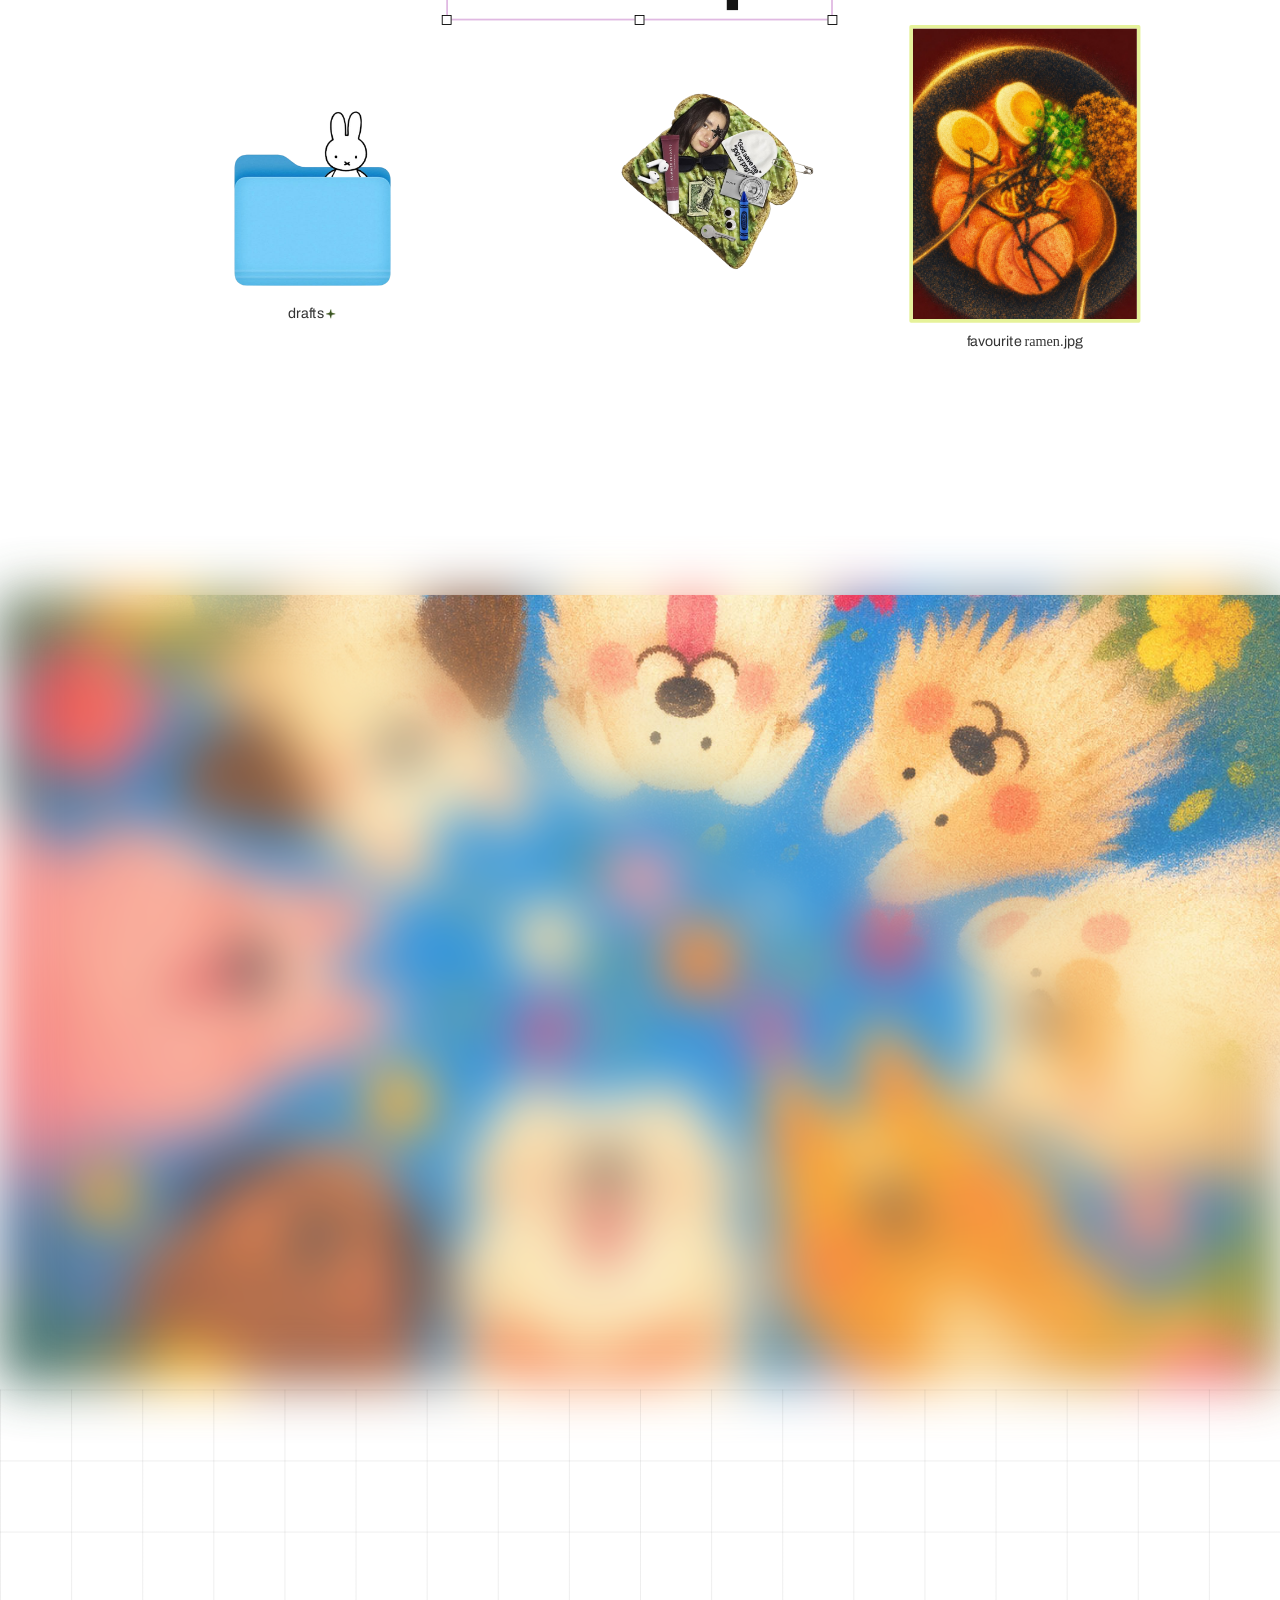
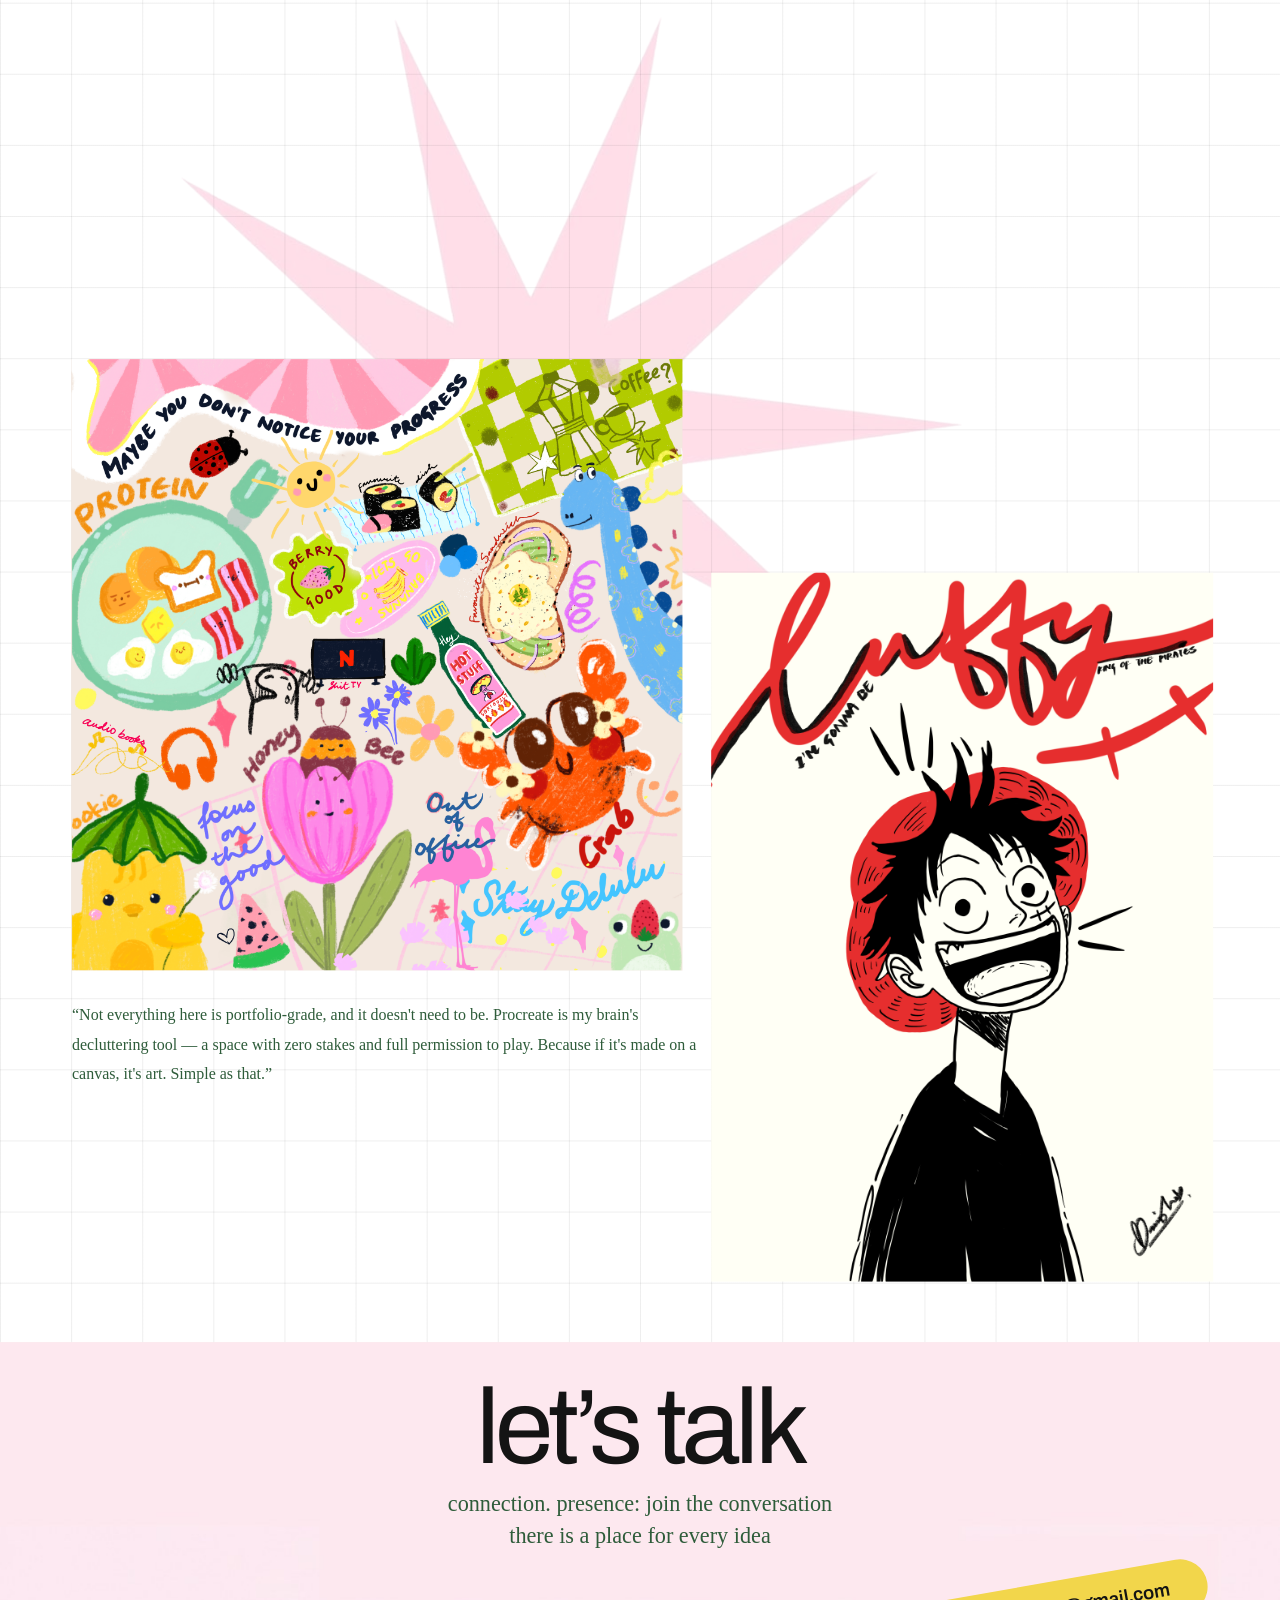
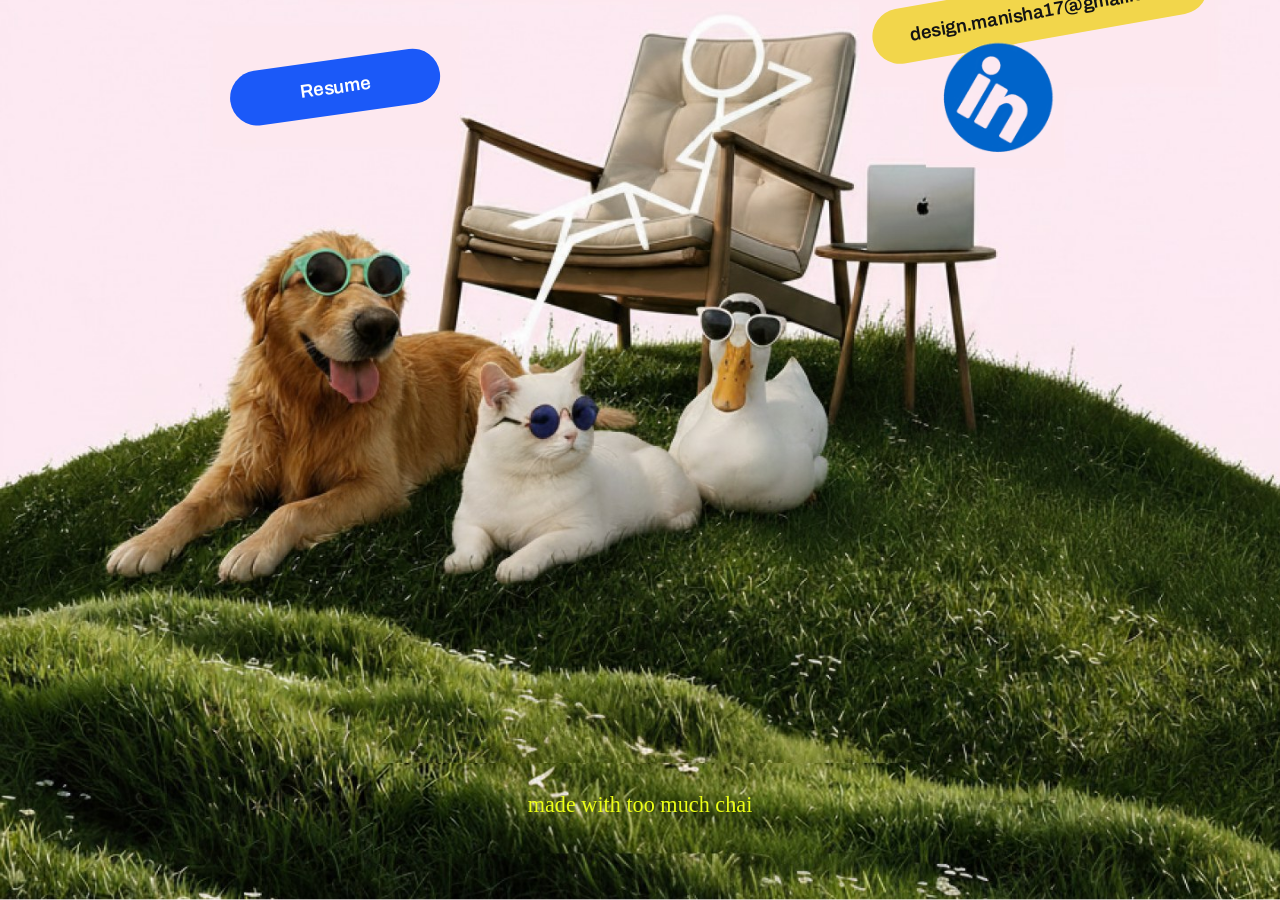
==== commit 16b1358b: "Analytics: one specific event per action, vague events removed Events are now named for what happene" ====
--- a/index.html
+++ b/index.html
@@ -10,7 +10,7 @@
 <link rel="preconnect" href="https://fonts.gstatic.com" crossorigin>
 <link href="https://fonts.googleapis.com/css2?family=Archivo:wght@400;500;600;700&family=Homemade+Apple&family=Poppins&display=swap" rel="stylesheet">
 <link rel="stylesheet" href="styles.css?v=20260914d">
-<script src="analytics.js?v=20260914b" defer></script>
+<script src="analytics.js?v=20260914c" defer></script>
 </head>
 <body data-page="home">
 <div class="stage">
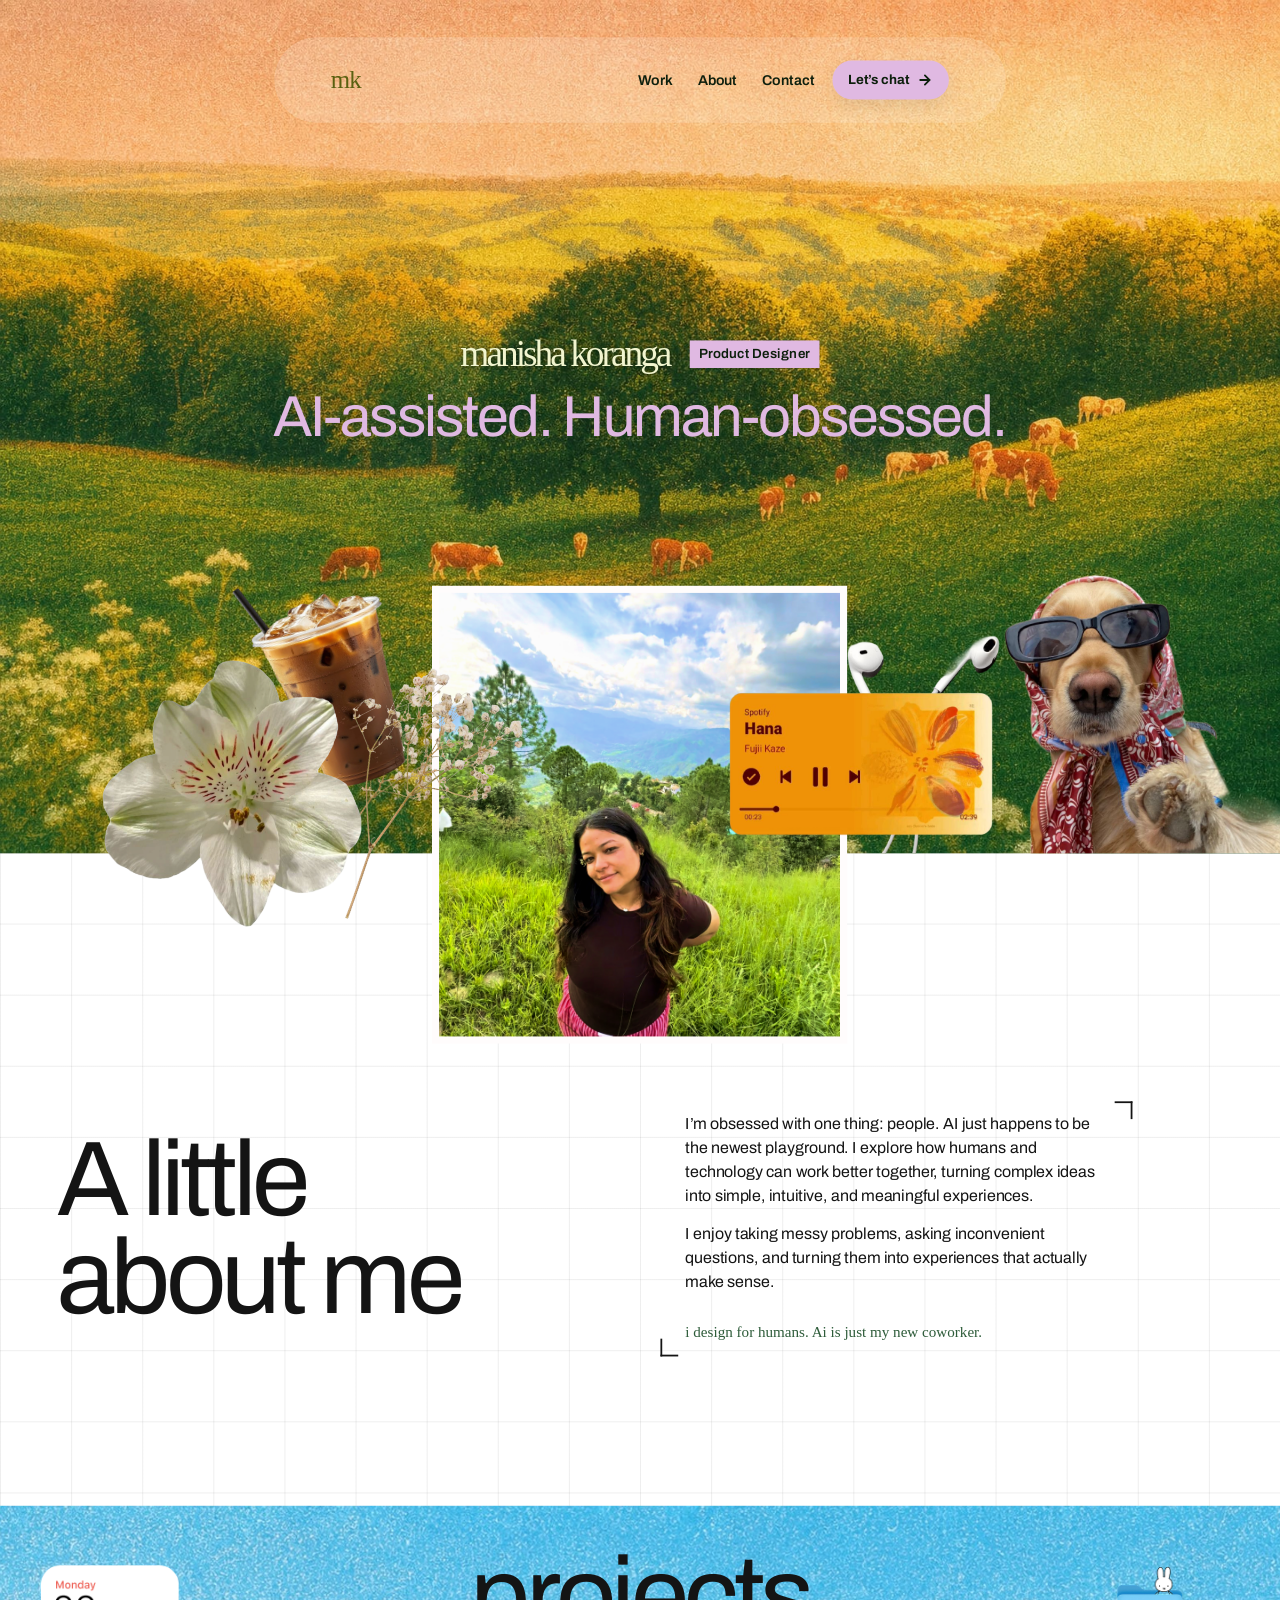
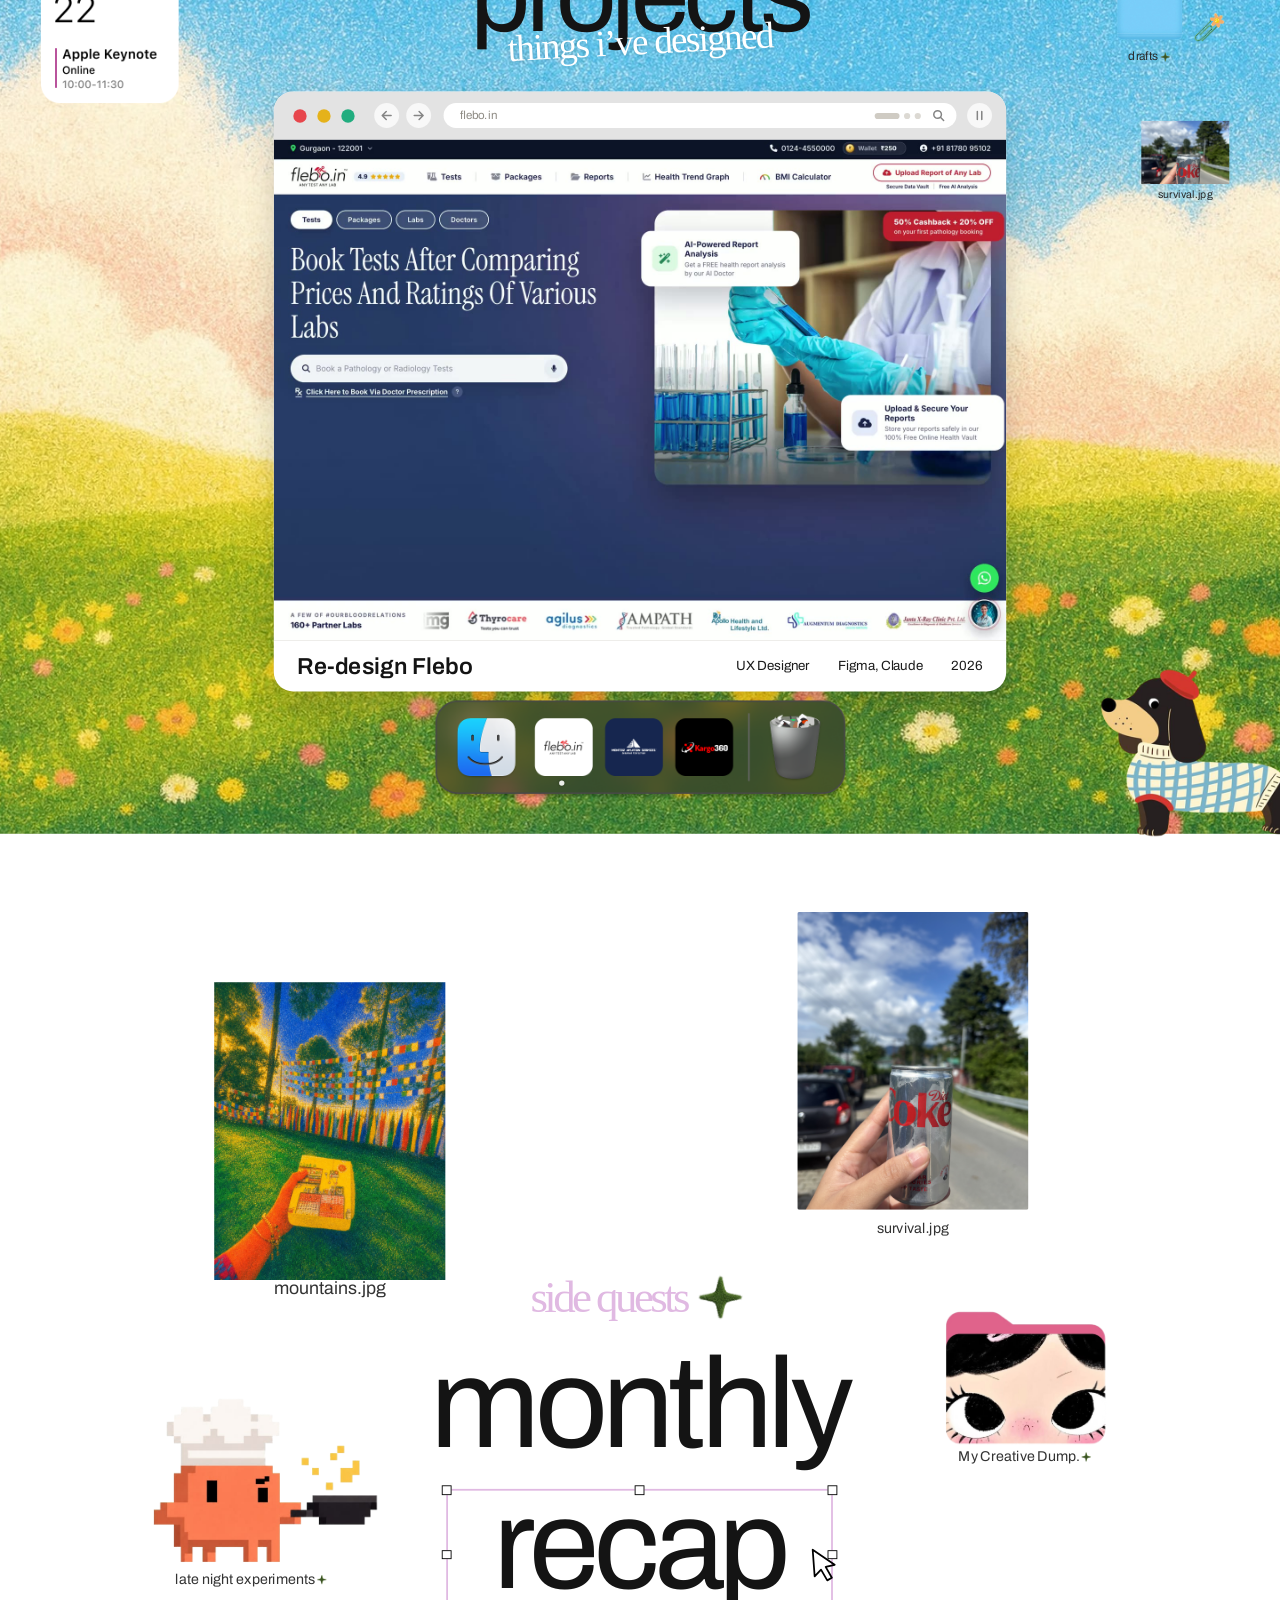
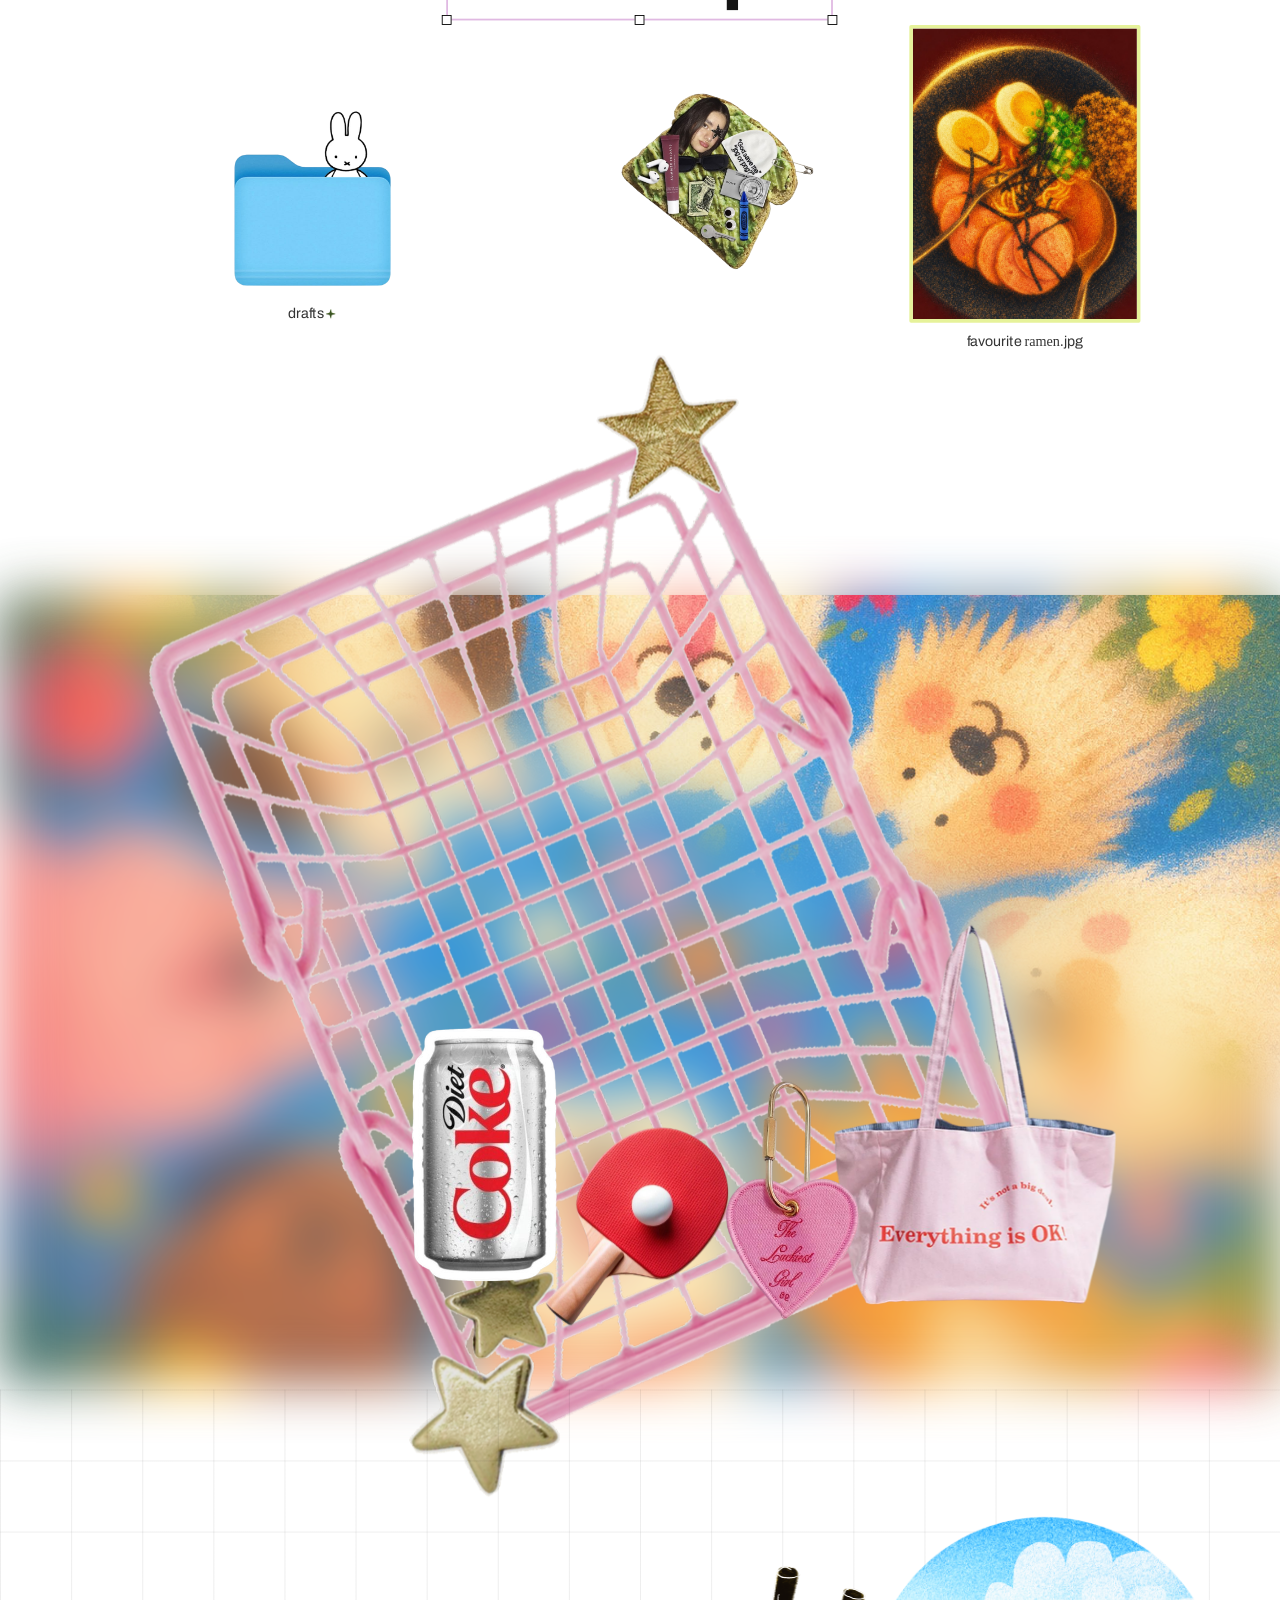
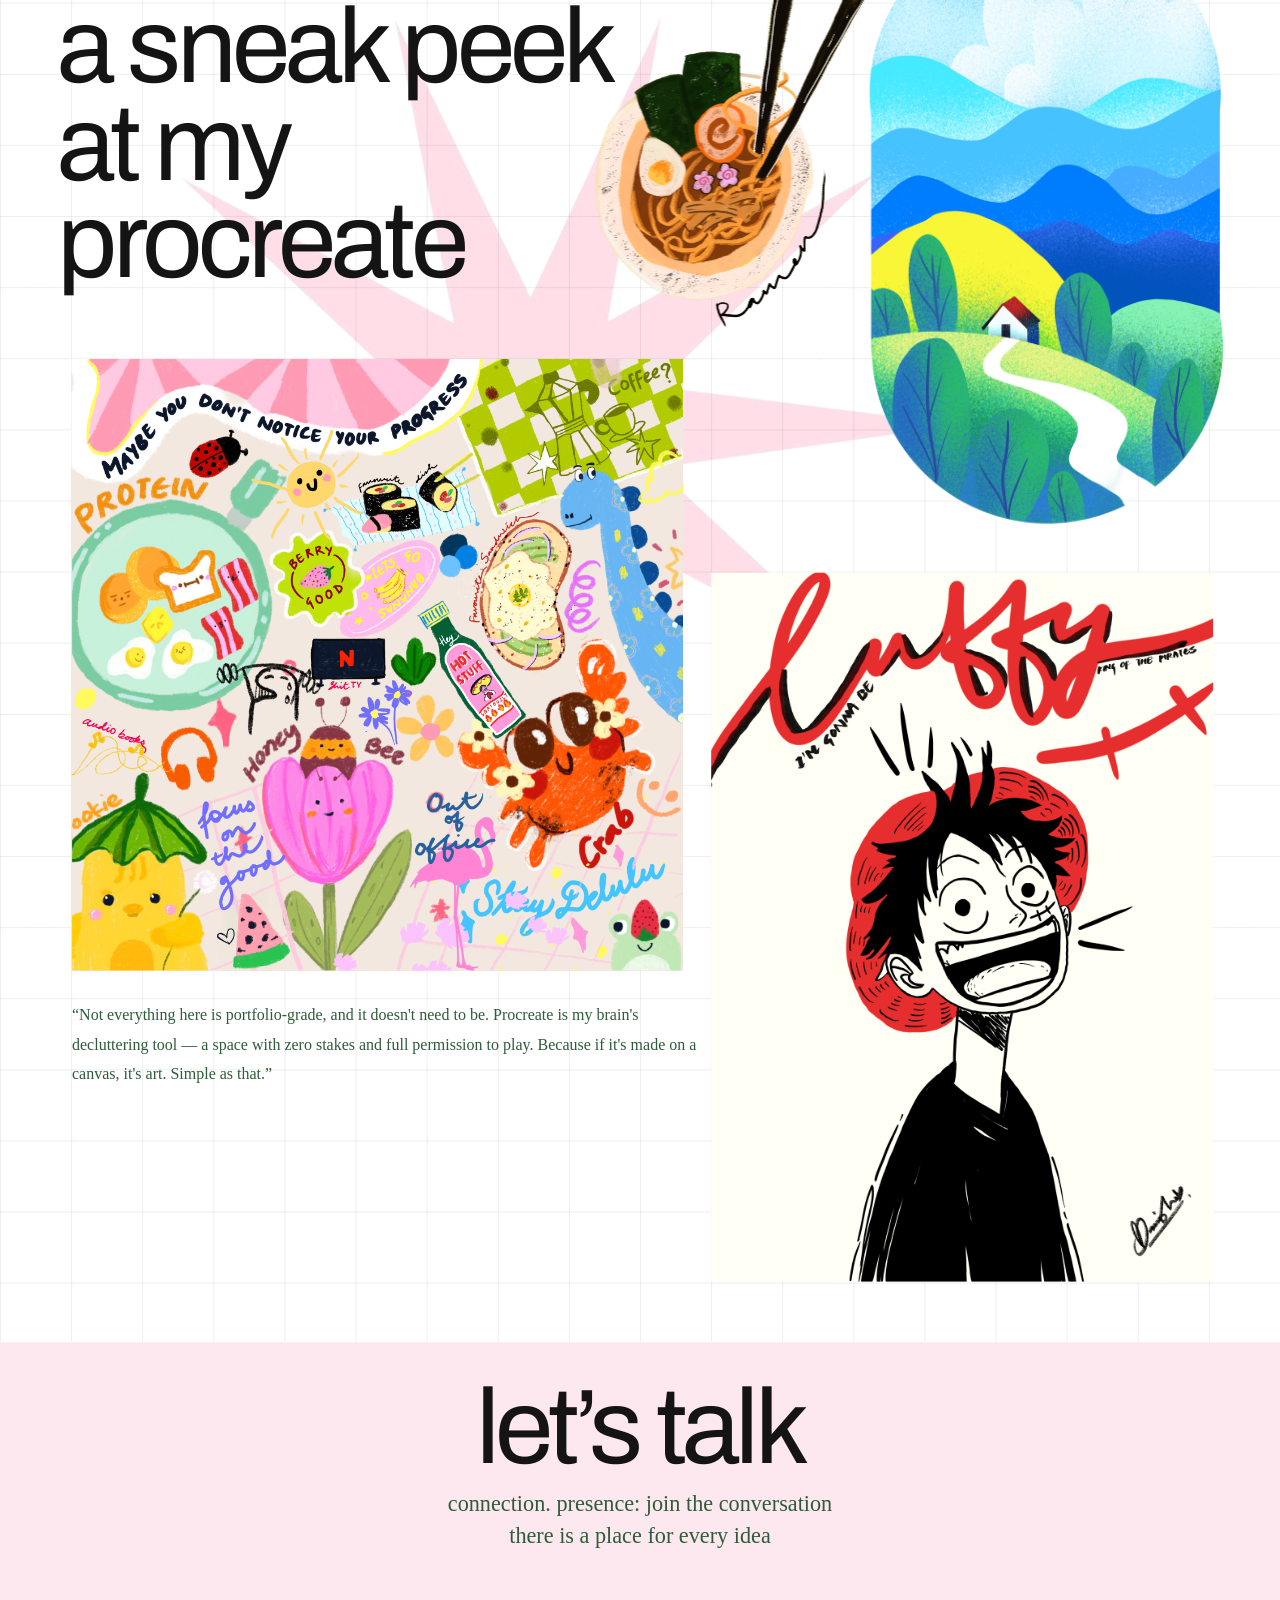
==== commit b1ad683e: "Projects window and case study heroes play the screen recordings - Desk: browser window rebuilt in C" ====
--- a/index.html
+++ b/index.html
@@ -9,8 +9,8 @@
 <link rel="preconnect" href="https://fonts.googleapis.com">
 <link rel="preconnect" href="https://fonts.gstatic.com" crossorigin>
 <link href="https://fonts.googleapis.com/css2?family=Archivo:wght@400;500;600;700&family=Homemade+Apple&family=Poppins&display=swap" rel="stylesheet">
-<link rel="stylesheet" href="styles.css?v=20260914d">
-<script src="analytics.js?v=20260914c" defer></script>
+<link rel="stylesheet" href="styles.css?v=20260923a">
+<script src="analytics.js?v=20260923b" defer></script>
 </head>
 <body data-page="home">
 <div class="stage">
@@ -70,34 +70,53 @@
     <p>survival<span class="hand">.</span>jpg</p>
   </div>
   <div class="pj-window" id="pj-window">
-    <img class="pj-frame" src="assets/projects-window.png" alt="">
-    <p class="pj-url" aria-hidden="true">flebo.in</p>
+    <div class="pj-bar">
+      <span class="pj-lights" aria-hidden="true"><i></i><i></i><i></i></span>
+      <button class="pj-nav pj-prev" type="button" aria-label="Previous project" data-cursor="cta" data-cursor-label="prev"><svg viewBox="0 0 16 16" aria-hidden="true"><path d="M13 8H3.5M7.5 3.5 3 8l4.5 4.5"/></svg></button>
+      <button class="pj-nav pj-next" type="button" aria-label="Next project" data-cursor="cta" data-cursor-label="next"><svg viewBox="0 0 16 16" aria-hidden="true"><path d="M3 8h9.5M8.5 3.5 13 8l-4.5 4.5"/></svg></button>
+      <div class="pj-address">
+        <p class="pj-url" aria-hidden="true">flebo.in</p>
+        <div class="pj-dots" aria-hidden="true"><span class="on"></span><span></span><span></span></div>
+        <svg class="pj-search" viewBox="0 0 16 16" aria-hidden="true"><circle cx="6.8" cy="6.8" r="4.3"/><path d="m10 10 3.6 3.6"/></svg>
+      </div>
+      <button class="pj-nav pj-play" type="button" aria-label="Pause video" data-cursor="cta" data-cursor-label="pause">
+        <svg class="pj-icon-pause" viewBox="0 0 16 16" aria-hidden="true"><path d="M5.5 3.5v9M10.5 3.5v9"/></svg>
+        <svg class="pj-icon-play" viewBox="0 0 16 16" aria-hidden="true"><path d="M5 3.2v9.6L12.6 8z"/></svg>
+      </button>
+    </div>
+    <!-- Each project's screen recording fills the viewport; the window moves on when it ends -->
     <div class="pj-slides">
       <a class="pj-slide is-active" href="flebo.html" data-url="flebo.in" data-cursor="cta" data-cursor-label="view">
-        <img class="pj-shot" src="assets/projects-macbook.png" alt="Flebo redesign shown on a MacBook">
+        <div class="pj-view">
+          <video class="pj-video" src="assets/projects/flebo.mp4?v=2" poster="assets/projects/flebo-poster.jpg?v=2" muted playsinline preload="none" aria-label="Screen recording: booking a lab test on the redesigned Flebo site"></video>
+        </div>
         <div class="pj-meta">
           <h3>Re-design Flebo</h3>
           <div class="pj-tags"><span>UX Designer</span><span>Figma, Claude</span><span>2026</span></div>
         </div>
       </a>
       <a class="pj-slide" href="menteiz.html" data-url="menteizaviation.com" data-cursor="cta" data-cursor-label="view">
-        <img class="pj-shot" src="assets/projects-menteiz.jpg" alt="Menteiz Aviation homepage on a MacBook">
+        <div class="pj-view">
+          <video class="pj-video" src="assets/projects/menteiz.mp4?v=2" poster="assets/projects/menteiz-poster.jpg?v=2" muted playsinline preload="none" aria-label="Screen recording: scrolling the redesigned Menteiz Aviation site"></video>
+        </div>
         <div class="pj-meta">
           <h3>Re-design Menteiz Aviation</h3>
           <div class="pj-tags"><span>UX/UI Designer</span><span>Claude Code, Figma</span><span>2026</span></div>
         </div>
       </a>
-      <a class="pj-slide" href="kargo360.html" data-url="kargo360 &middot; a2a + d2d" data-cursor="cta" data-cursor-label="view">
-        <img class="pj-shot" src="assets/projects-kargo.jpg" alt="Kargo360 home screen on an iPhone">
+      <a class="pj-slide" href="kargo360.html" data-url="kargo360 &middot; a2a + d2d" data-plays="2" data-cursor="cta" data-cursor-label="view">
+        <div class="pj-view pj-view-device">
+          <img class="pj-backdrop" src="assets/projects-kargo.jpg" alt="">
+          <div class="pj-phone">
+            <video class="pj-video" src="assets/projects/kargo.mp4?v=2" poster="assets/projects/kargo-poster.jpg?v=2" muted playsinline preload="none" aria-label="Screen recording: scrolling the Kargo360 home screen on an iPhone"></video>
+          </div>
+        </div>
         <div class="pj-meta">
           <h3>Re-design Kargo360 App</h3>
           <div class="pj-tags"><span>UX Research, IA, UI</span><span>Figma</span><span>2025</span></div>
         </div>
       </a>
     </div>
-    <button class="pj-nav pj-prev" type="button" aria-label="Previous project" data-cursor="cta" data-cursor-label="prev"></button>
-    <button class="pj-nav pj-next" type="button" aria-label="Next project" data-cursor="cta" data-cursor-label="next"></button>
-    <div class="pj-dots" aria-hidden="true"><span class="on"></span><span></span><span></span></div>
   </div>
   <img class="pj-dock" src="assets/projects-dock.png" alt="macOS dock">
   <button class="pj-dock-hot" type="button" style="left:602px" data-slide="0" aria-label="Show Flebo" data-cursor="cta" data-cursor-label="flebo"></button>
@@ -472,42 +491,79 @@
     }));
   })();
 
-  // Projects window: three case studies behind the browser chrome's back/forward arrows
+  // Projects window: three case studies behind the browser chrome's back/forward arrows.
+  // The active project's screen recording plays while the window is on screen and
+  // the window moves on when it ends (data-plays: how many times a short clip runs
+  // first). The active dot fills with playback progress. Hovering with a mouse
+  // keeps the current project looping; reduced-motion starts paused.
   (function () {
     const win = document.getElementById('pj-window');
     const slides = [...win.querySelectorAll('.pj-slide')];
+    const videos = slides.map((s) => s.querySelector('video'));
+    videos.forEach((v) => { v.defaultPlaybackRate = v.playbackRate = 1.25; });   // recordings play a touch faster than real time
     const dots = [...win.querySelectorAll('.pj-dots span')];
     const url = win.querySelector('.pj-url');
+    const toggle = win.querySelector('.pj-play');
     const hots = [...document.querySelectorAll('.pj-dock-hot')];
     const dockDot = document.querySelector('.pj-dock-dot');
-    let i = 0;
+    let i = 0, plays = 0, visible = false, hovered = false;
+    let paused = matchMedia('(prefers-reduced-motion: reduce)').matches;
+
+    const progress = () => {
+      const v = videos[i], need = +slides[i].dataset.plays || 1;
+      if (v.duration) dots[i].style.setProperty('--p', Math.min(1, (plays + v.currentTime / v.duration) / need).toFixed(4));
+    };
+    let raf = 0;
+    const tick = () => { progress(); raf = videos[i].paused ? 0 : requestAnimationFrame(tick); };
+
+    // Only the active recording plays, and only while it can be seen
+    const sync = () => {
+      videos.forEach((v, k) => { if (k !== i && !v.paused) v.pause(); });
+      const v = videos[i];
+      if (visible && !paused && !document.hidden) {
+        v.play().then(() => { if (!raf) tick(); }, (err) => {
+          if (err.name === 'NotAllowedError') setPaused(true);   // autoplay blocked (e.g. iOS Low Power Mode)
+        });
+      } else v.pause();
+    };
+    const setPaused = (p) => {
+      paused = p;
+      win.classList.toggle('is-paused', p);
+      toggle.setAttribute('aria-label', p ? 'Play video' : 'Pause video');
+      toggle.dataset.cursorLabel = p ? 'play' : 'pause';
+      sync();
+    };
+
     const go = (n) => {
       i = (n + slides.length) % slides.length;
+      plays = 0;
       slides.forEach((s, k) => s.classList.toggle('is-active', k === i));
-      dots.forEach((d, k) => d.classList.toggle('on', k === i));
+      dots.forEach((d, k) => { d.classList.toggle('on', k === i); d.style.setProperty('--p', 0); });
       url.innerHTML = slides[i].dataset.url;
       const h = hots.find((b) => +b.dataset.slide === i);   // running-app dot under the active icon
       if (h) dockDot.style.left = (h.offsetLeft + h.offsetWidth / 2 - 3) + 'px';
-    };
+      videos[i].currentTime = 0;
+      sync();
+    };
+
+    videos.forEach((v, k) => v.addEventListener('ended', () => {
+      if (k !== i) return;
+      const need = +slides[k].dataset.plays || 1;
+      plays++;
+      if (plays < need || hovered) { plays = Math.min(plays, need - 1); v.currentTime = 0; sync(); }
+      else go(i + 1);
+    }));
+
+    setPaused(paused);
     go(0);
-    // Auto-cycle every 6s while the window is on screen; any manual pick restarts
-    // the clock, hovering the window pauses it, reduced-motion turns it off.
-    const CYCLE = 6000;
-    let timer = null, visible = false, hovered = false;
-    const stop = () => { clearInterval(timer); timer = null; };
-    const start = () => {
-      if (timer || !visible || hovered || matchMedia('(prefers-reduced-motion: reduce)').matches) return;
-      timer = setInterval(() => go(i + 1), CYCLE);
-    };
-    const restart = () => { stop(); start(); };
-    const pick = (n) => { go(n); restart(); };
-    win.querySelector('.pj-prev').addEventListener('click', () => pick(i - 1));
-    win.querySelector('.pj-next').addEventListener('click', () => pick(i + 1));
-    document.querySelectorAll('[data-slide]').forEach((b) => b.addEventListener('click', () => pick(+b.dataset.slide)));
-    win.addEventListener('mouseenter', () => { hovered = true; stop(); });
-    win.addEventListener('mouseleave', () => { hovered = false; start(); });
-    new IntersectionObserver(([en]) => { visible = en.isIntersecting; visible ? start() : stop(); }, { threshold: 0.4 }).observe(win);
-    document.addEventListener('visibilitychange', () => (document.hidden ? stop() : start()));
+    toggle.addEventListener('click', () => setPaused(!paused));
+    win.querySelector('.pj-prev').addEventListener('click', () => go(i - 1));
+    win.querySelector('.pj-next').addEventListener('click', () => go(i + 1));
+    document.querySelectorAll('[data-slide]').forEach((b) => b.addEventListener('click', () => go(+b.dataset.slide)));
+    win.addEventListener('pointerenter', (e) => { if (e.pointerType === 'mouse') hovered = true; });
+    win.addEventListener('pointerleave', () => { hovered = false; });
+    new IntersectionObserver(([en]) => { visible = en.isIntersecting; sync(); }, { threshold: 0.4 }).observe(win);
+    document.addEventListener('visibilitychange', sync);
   })();
 
   // Nav links scroll to their sections (positions on the 1440px canvas, times current scale)
--- a/styles.css
+++ b/styles.css
@@ -165,23 +165,64 @@
 .pj-survival img { width: 99px; height: 71px; object-fit: cover; }
 .pj-survival p { font-size: 12px; line-height: 14px; color: #2b2b2b; }
 
-.pj-window { position: absolute; left: 215px; top: 1897px; width: 1011px; height: 694.6px; }
-.pj-frame { position: absolute; inset: 0; width: 100%; height: 100%; filter: drop-shadow(0 18px 36px rgba(0, 0, 0, 0.16)); }
-.pj-url { position: absolute; left: 282px; top: 40px; height: 26px; line-height: 26px; font-size: 13px; color: #8f8c85; pointer-events: none; }
-.pj-slides { position: absolute; inset: 0; }
-.pj-slide { position: absolute; inset: 0; display: block; opacity: 0; pointer-events: none; transition: opacity 0.45s ease; }
+/* Browser window sized around the screen recordings: the viewport keeps their
+   960:656 aspect so each video fills it edge to edge. Chrome colors from the
+   original Figma window bitmap. */
+.pj-window {
+  position: absolute; left: 308px; top: 1903px; width: 824px;
+  border-radius: 22px; background: #fff; overflow: hidden;
+  box-shadow: 0 18px 36px rgba(0, 0, 0, 0.16), 0 0 0 1px rgba(0, 0, 0, 0.04);
+}
+.pj-bar { display: flex; align-items: center; gap: 8px; height: 54px; padding: 0 16px 0 22px; background: #e3e3e3; }
+.pj-lights { display: flex; gap: 12px; margin-right: 14px; }
+.pj-lights i { width: 15px; height: 15px; border-radius: 50%; background: #e7464c; }
+.pj-lights i:nth-child(2) { background: #e5b21a; }
+.pj-lights i:nth-child(3) { background: #21ad7f; }
+.pj-nav {
+  flex: none; display: grid; place-items: center; width: 28px; height: 28px;
+  border: 0; border-radius: 50%; background: #f8f8f8; color: #858585;
+  cursor: pointer; transition: background 0.2s, color 0.2s;
+}
+.pj-nav:hover { background: #fff; color: #141414; }
+.pj-nav svg, .pj-search { width: 16px; height: 16px; fill: none; stroke: currentColor; stroke-width: 1.7; stroke-linecap: round; stroke-linejoin: round; }
+.pj-address { flex: 1; display: flex; align-items: center; gap: 12px; height: 28px; margin: 0 4px 0 6px; padding: 0 12px 0 18px; border-radius: 14px; background: #fff; }
+.pj-url { flex: 1; font-size: 13px; line-height: 28px; color: #8f8c85; white-space: nowrap; overflow: hidden; pointer-events: none; }
+.pj-search { flex: none; color: #858585; }
+/* dots double as the playback bar: the active one stretches and fills as its video plays */
+.pj-dots { display: flex; align-items: center; gap: 5px; }
+.pj-dots span {
+  position: relative; width: 7px; height: 7px; border-radius: 4px; overflow: hidden;
+  background: #dcd9d3; transition: width 0.4s cubic-bezier(0.22, 0.9, 0.3, 1), background 0.3s;
+}
+.pj-dots span.on { width: 28px; background: #cfcbc3; }
+.pj-dots span::after {
+  content: ""; position: absolute; inset: 0; background: #141414;
+  transform-origin: left; transform: scaleX(var(--p, 0));
+}
+.pj-play .pj-icon-play { display: none; fill: currentColor; stroke-width: 1.2; }
+.pj-window.is-paused .pj-icon-play { display: block; }
+.pj-window.is-paused .pj-icon-pause { display: none; }
+
+.pj-slides { display: grid; }
+.pj-slide { grid-area: 1 / 1; display: block; opacity: 0; pointer-events: none; transition: opacity 0.45s ease; }
 .pj-slide.is-active { opacity: 1; pointer-events: auto; }
-.pj-shot { position: absolute; left: 62.9px; top: 100px; width: 884.2px; height: 505px; border-radius: 8px; object-fit: cover; translate: 18px 0; transition: translate 0.6s cubic-bezier(0.22, 0.9, 0.3, 1); }
-.pj-slide.is-active .pj-shot { translate: 0 0; }
-.pj-meta { position: absolute; left: 71.1px; top: 618.3px; width: 866.7px; height: 32px; display: flex; align-items: flex-start; justify-content: space-between; }
-.pj-meta h3 { margin-top: 1px; font-size: 28px; line-height: 31px; font-weight: 600; color: #141414; white-space: nowrap; }
-.pj-tags { display: flex; gap: 39px; margin-top: 7px; font-size: 16px; line-height: 25px; color: #1b1b1b; white-space: nowrap; }
-.pj-nav { position: absolute; top: 34px; width: 38px; height: 38px; border: 0; border-radius: 50%; background: transparent; cursor: pointer; transition: background 0.2s; }
-.pj-nav:hover { background: rgba(20, 20, 20, 0.07); }
-.pj-prev { left: 172px; } .pj-next { left: 214px; }
-.pj-dots { position: absolute; left: 866px; top: 49px; display: flex; gap: 5px; }
-.pj-dots span { width: 7px; height: 7px; border-radius: 50%; background: #dcd9d3; transition: background 0.3s; }
-.pj-dots span.on { background: #141414; }
+.pj-view { position: relative; aspect-ratio: 960 / 656; overflow: hidden; background: #1b2140; }
+.pj-video { display: block; width: 100%; height: 100%; object-fit: cover; }
+/* Kargo360 is a phone recording: it plays on the device inside the case study's
+   dimmed-screens backdrop, covering the still phone there. The mask trims the
+   recording's black surround to the phone body + side buttons (878x1772 crop). */
+.pj-view-device { background: #121212; }
+.pj-backdrop { position: absolute; inset: 0; width: 100%; height: 100%; object-fit: cover; }
+.pj-phone {
+  position: absolute; left: 50%; top: 50%; height: 92.4%; aspect-ratio: 878 / 1772;
+  transform: translate(-50%, -50%);
+  -webkit-mask: url("data:image/svg+xml,%3Csvg xmlns='http://www.w3.org/2000/svg' viewBox='0 0 878 1772' preserveAspectRatio='none'%3E%3Crect x='9' y='1' width='862' height='1770' rx='140'/%3E%3Crect x='1' y='352' width='12' height='68' rx='4'/%3E%3Crect x='1' y='481' width='12' height='135' rx='4'/%3E%3Crect x='1' y='653' width='12' height='135' rx='4'/%3E%3Crect x='866' y='527' width='12' height='214' rx='4'/%3E%3C/svg%3E") 0 0 / 100% 100% no-repeat;
+  mask: url("data:image/svg+xml,%3Csvg xmlns='http://www.w3.org/2000/svg' viewBox='0 0 878 1772' preserveAspectRatio='none'%3E%3Crect x='9' y='1' width='862' height='1770' rx='140'/%3E%3Crect x='1' y='352' width='12' height='68' rx='4'/%3E%3Crect x='1' y='481' width='12' height='135' rx='4'/%3E%3Crect x='1' y='653' width='12' height='135' rx='4'/%3E%3Crect x='866' y='527' width='12' height='214' rx='4'/%3E%3C/svg%3E") 0 0 / 100% 100% no-repeat;
+}
+.pj-phone .pj-video { object-fit: fill; }
+.pj-meta { display: flex; align-items: center; justify-content: space-between; height: 58px; padding: 0 26px; border-top: 1px solid #ecebe8; }
+.pj-meta h3 { font-size: 26px; line-height: 31px; font-weight: 600; color: #141414; white-space: nowrap; }
+.pj-tags { display: flex; gap: 32px; font-size: 15px; line-height: 25px; color: #1b1b1b; white-space: nowrap; }
 .pj-dock-dot { position: absolute; top: 2678px; left: 629px; width: 6px; height: 6px; border-radius: 50%; background: rgba(255, 255, 255, 0.9); box-shadow: 0 0 3px rgba(0, 0, 0, 0.35); pointer-events: none; transition: left 0.35s cubic-bezier(0.22, 0.9, 0.3, 1); }
 .pj-dock-hot { position: absolute; top: 2605px; width: 60px; height: 66px; border: 0; border-radius: 14px; background: transparent; cursor: pointer; }
 
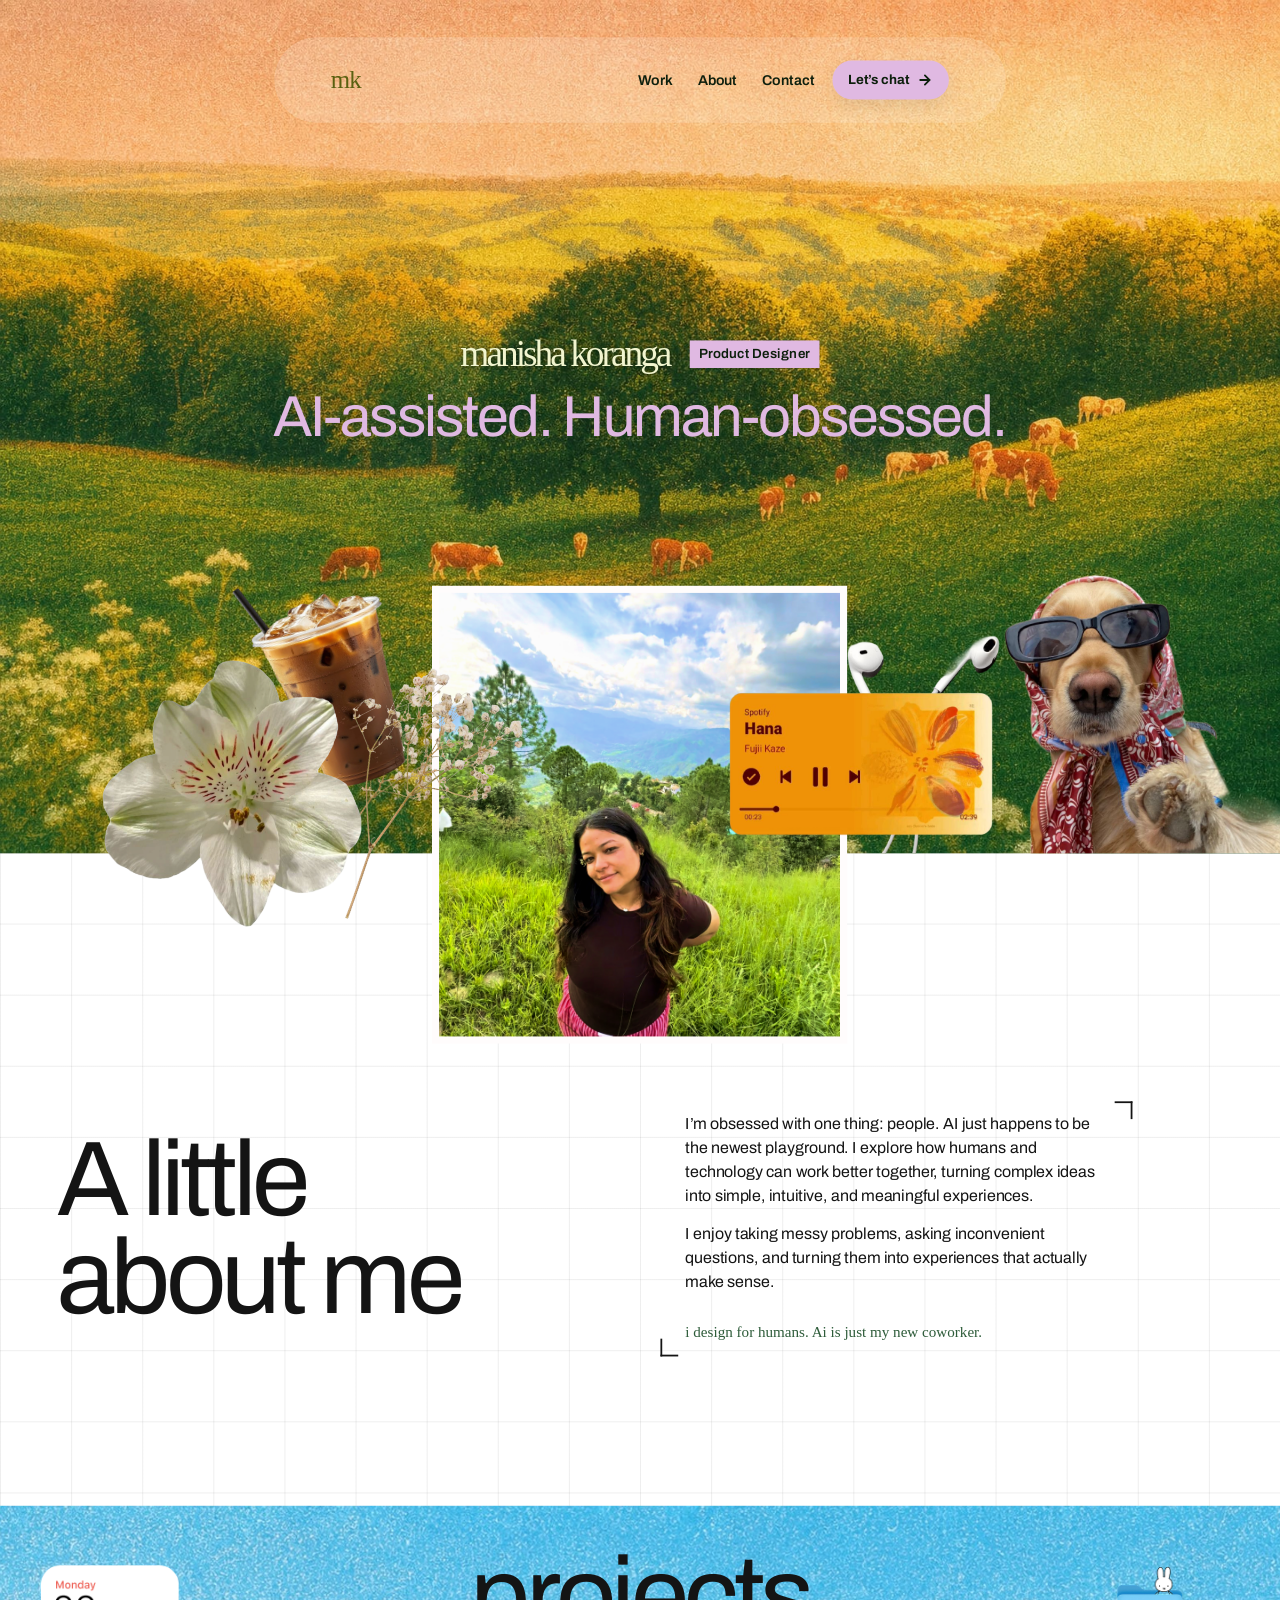
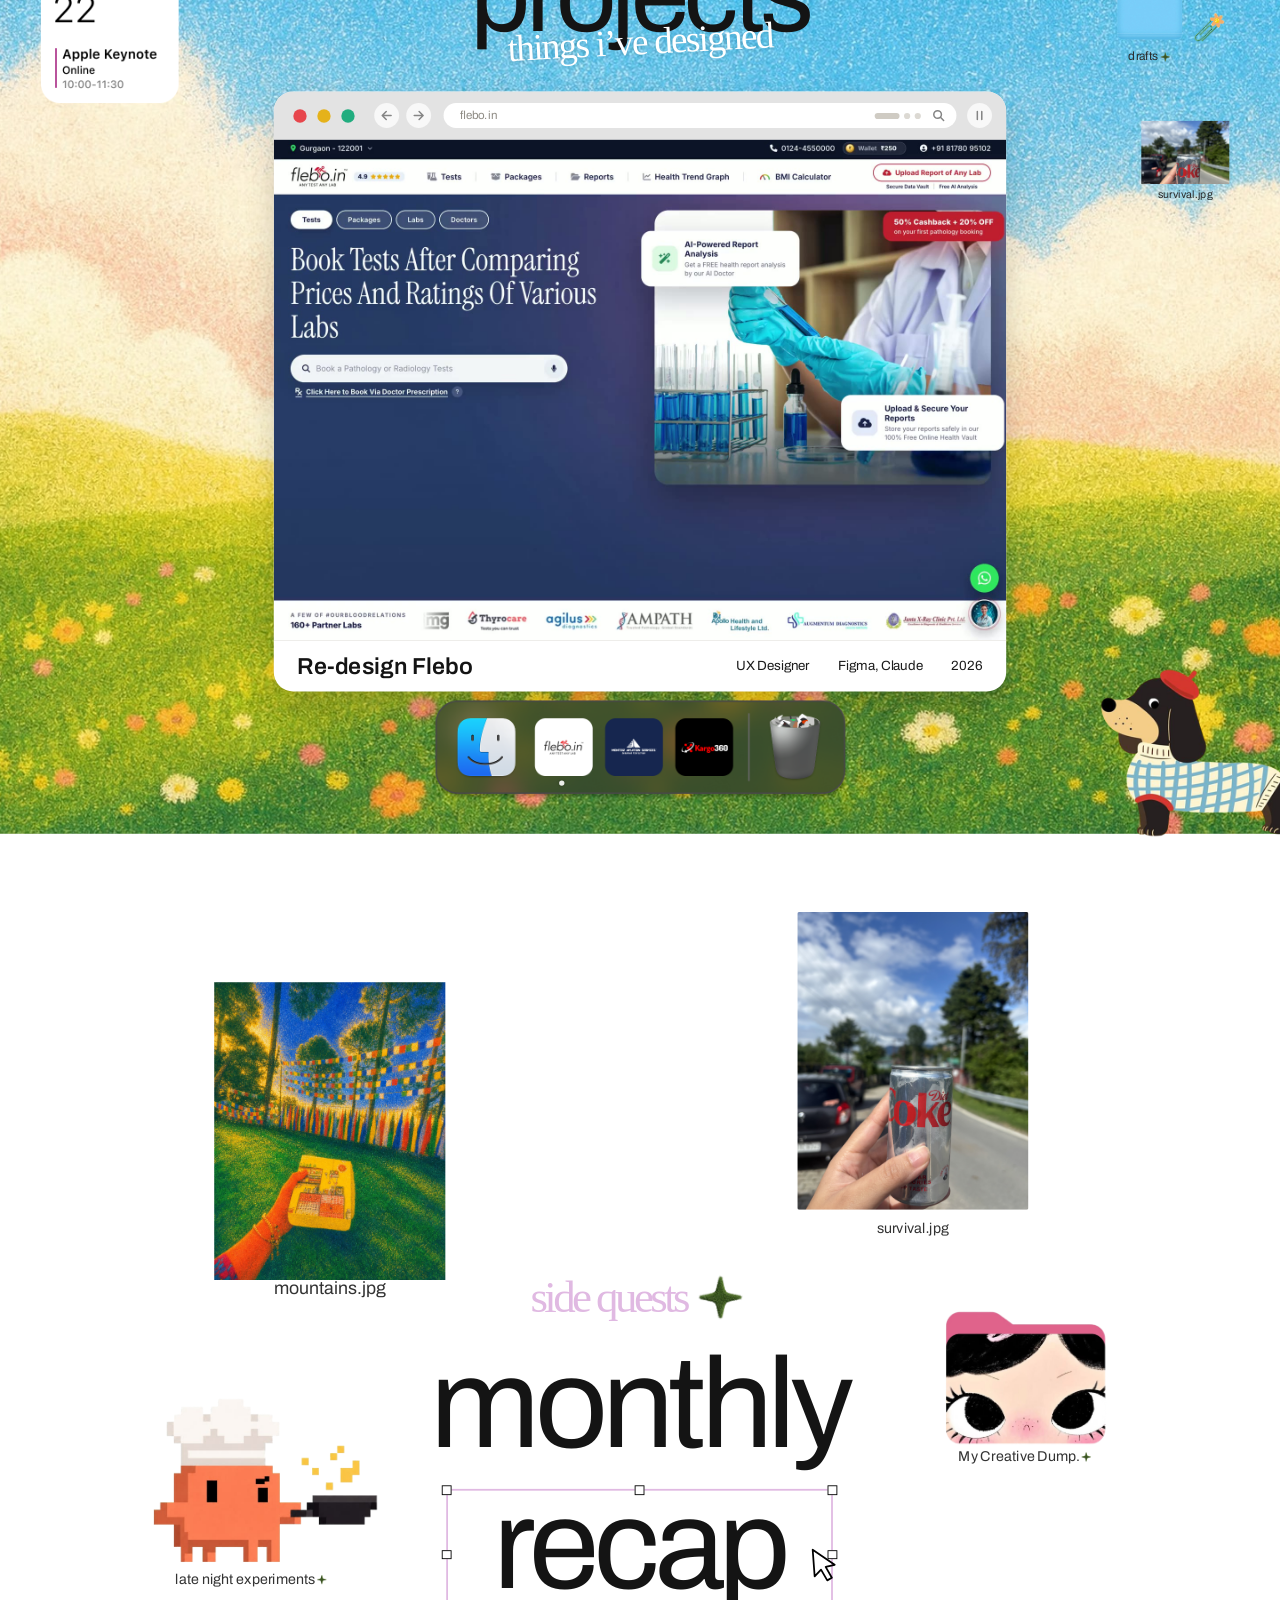
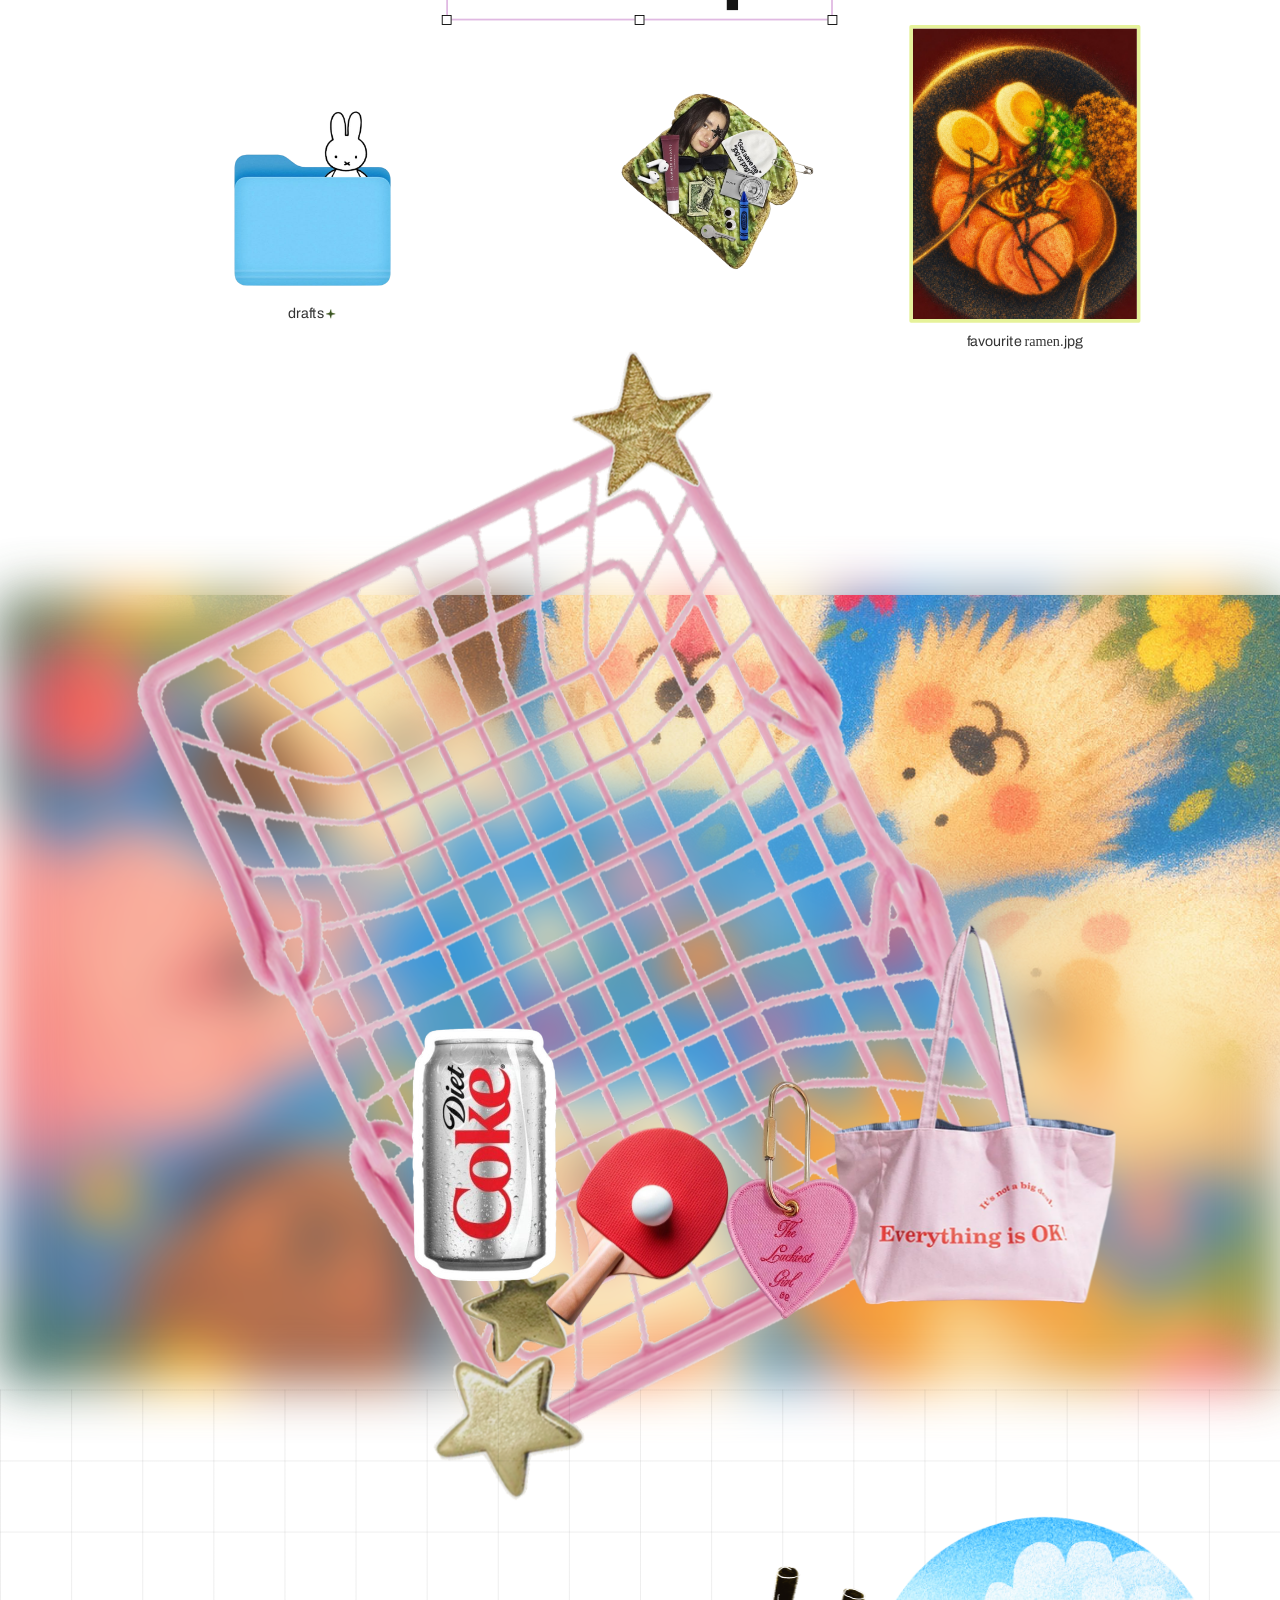
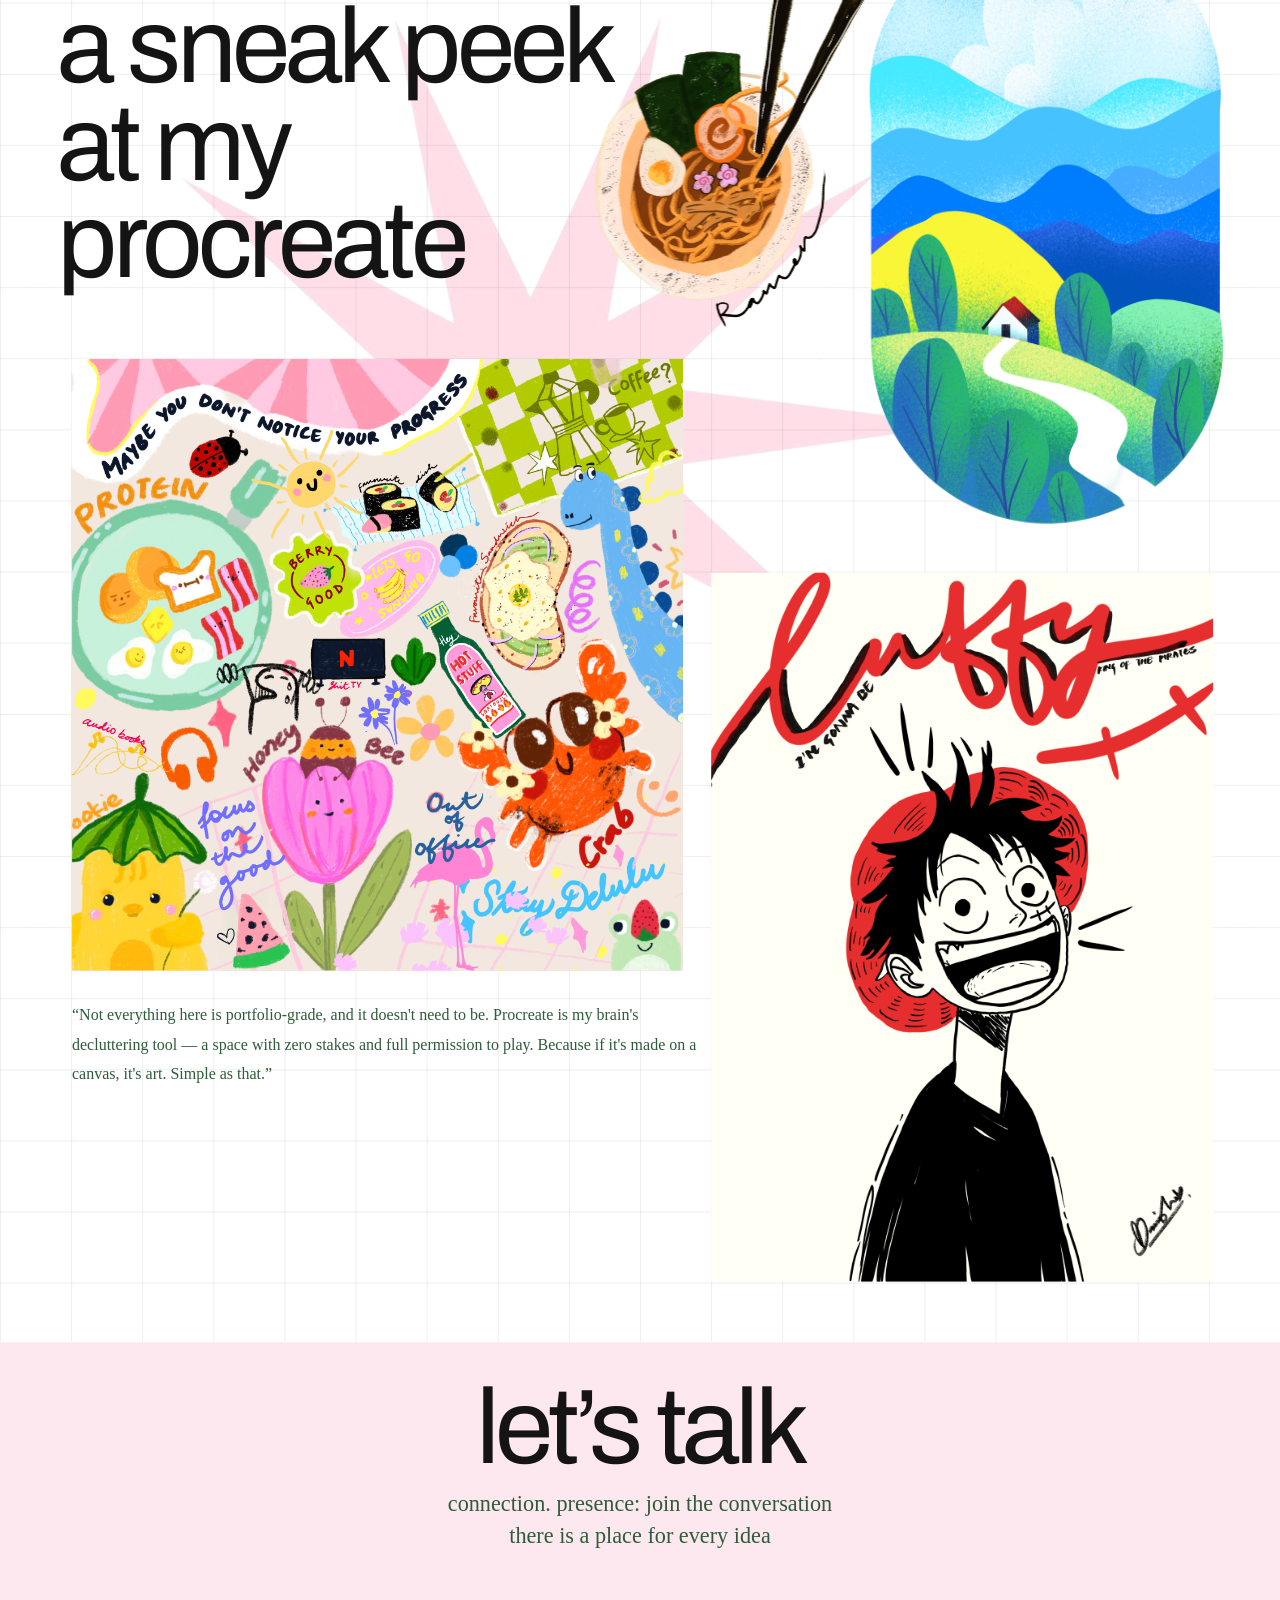
==== commit 81ed86e8: "Flebo trust-failures figure rebuilt; case study footer fixes - Flebo: the four trust failures are no" ====
--- a/index.html
+++ b/index.html
@@ -9,8 +9,8 @@
 <link rel="preconnect" href="https://fonts.googleapis.com">
 <link rel="preconnect" href="https://fonts.gstatic.com" crossorigin>
 <link href="https://fonts.googleapis.com/css2?family=Archivo:wght@400;500;600;700&family=Homemade+Apple&family=Poppins&display=swap" rel="stylesheet">
-<link rel="stylesheet" href="styles.css?v=20260923a">
-<script src="analytics.js?v=20260923b" defer></script>
+<link rel="stylesheet" href="styles.css?v=20260923b">
+<script src="analytics.js?v=20260923c" defer></script>
 </head>
 <body data-page="home">
 <div class="stage">
@@ -54,6 +54,7 @@
   <div class="hero-photo-7-wrap rot-wrap"><img class="hero-photo-7" src="assets/hero-photo-2.png" alt=""></div>
 
   <!-- ===== Projects section (macOS desktop theme) ===== -->
+  <span id="work" class="section-anchor" style="top:1694px" aria-hidden="true"></span><!-- target of the case studies' "back to the folder" (./#work) -->
   <img class="projects-bg" src="assets/projects-bg.jpg" alt="">
   <div class="projects-heading">
     <h2 class="projects-title">projects</h2>
--- a/styles.css
+++ b/styles.css
@@ -142,6 +142,8 @@
 
 /* ===== Projects — macOS desktop theme (1694 – 2738) =====
    Geometry and imagery from the Figma frame; bitmaps exported at 2x. */
+
+.section-anchor { position: absolute; left: 0; width: 1px; height: 1px; pointer-events: none; }
 
 .projects-bg { position: absolute; left: -5px; top: 1694px; width: 1449px; height: 1044px; object-fit: cover; }
 
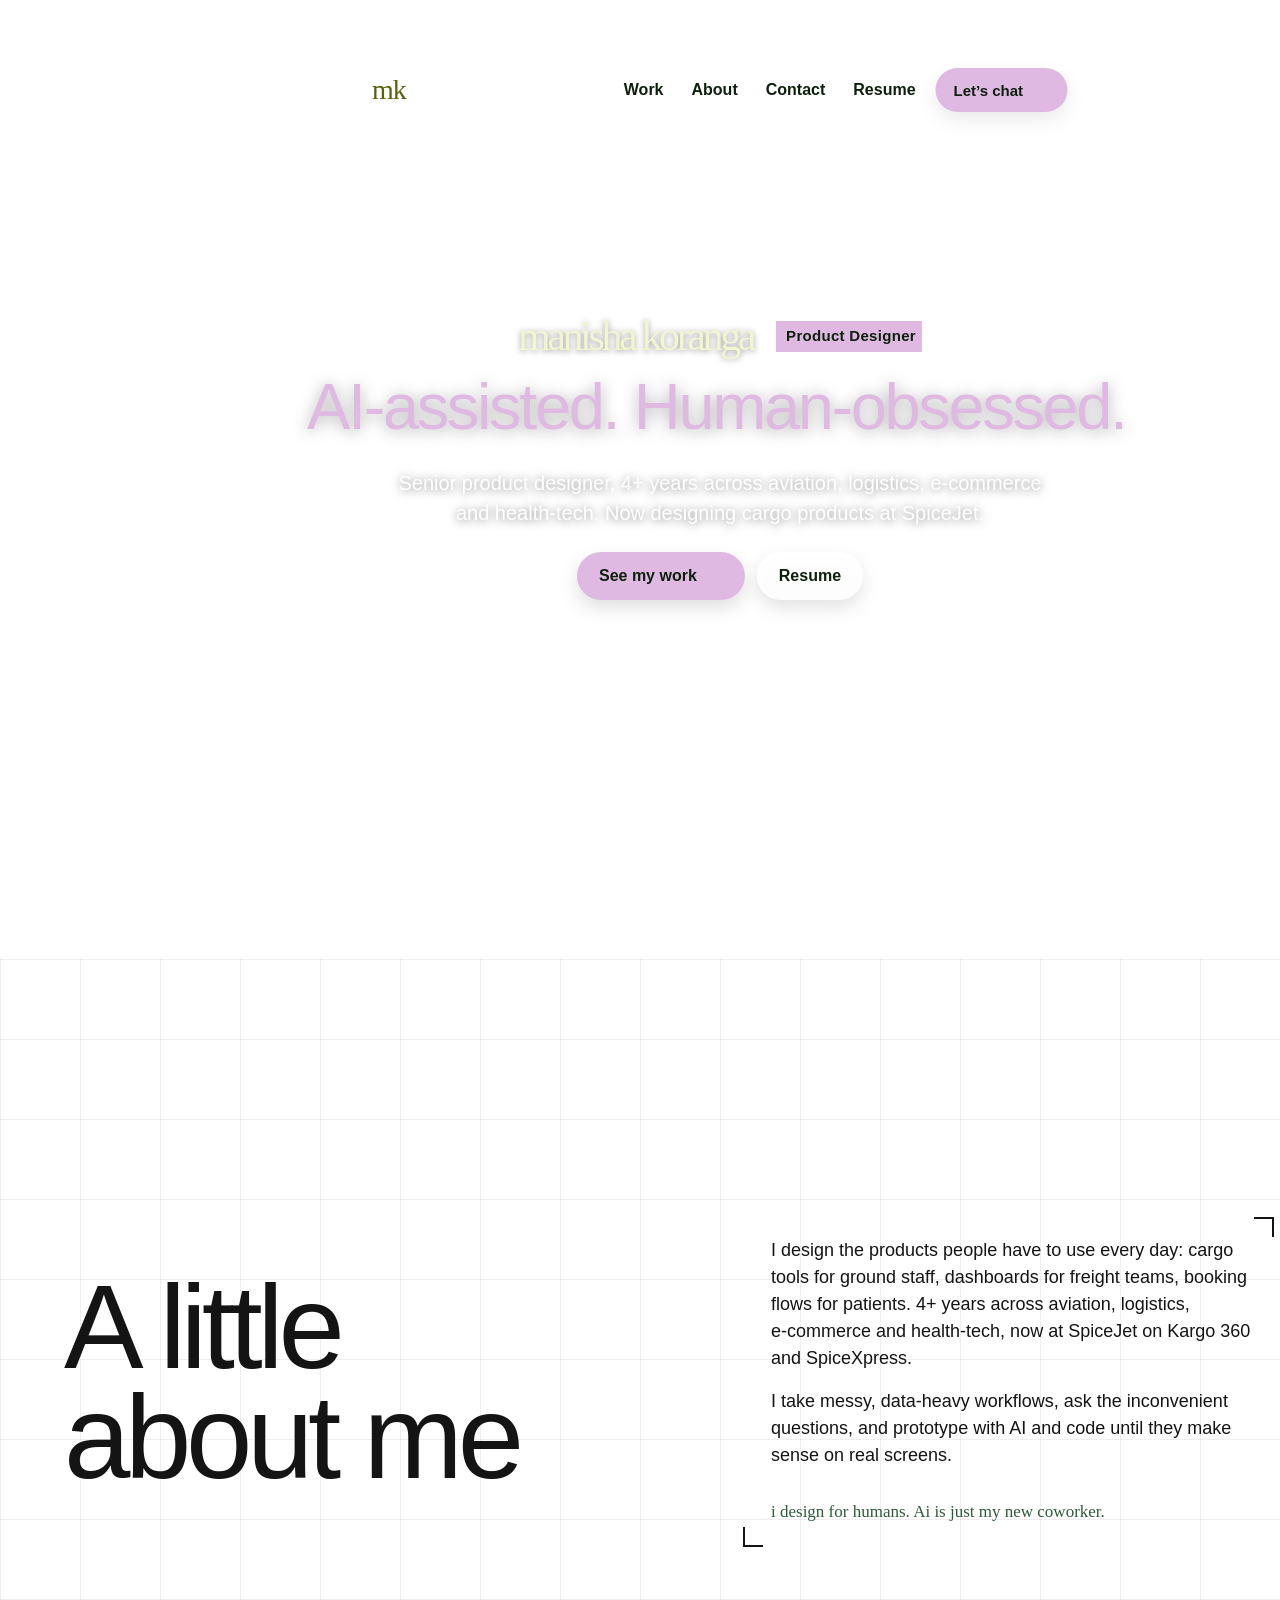
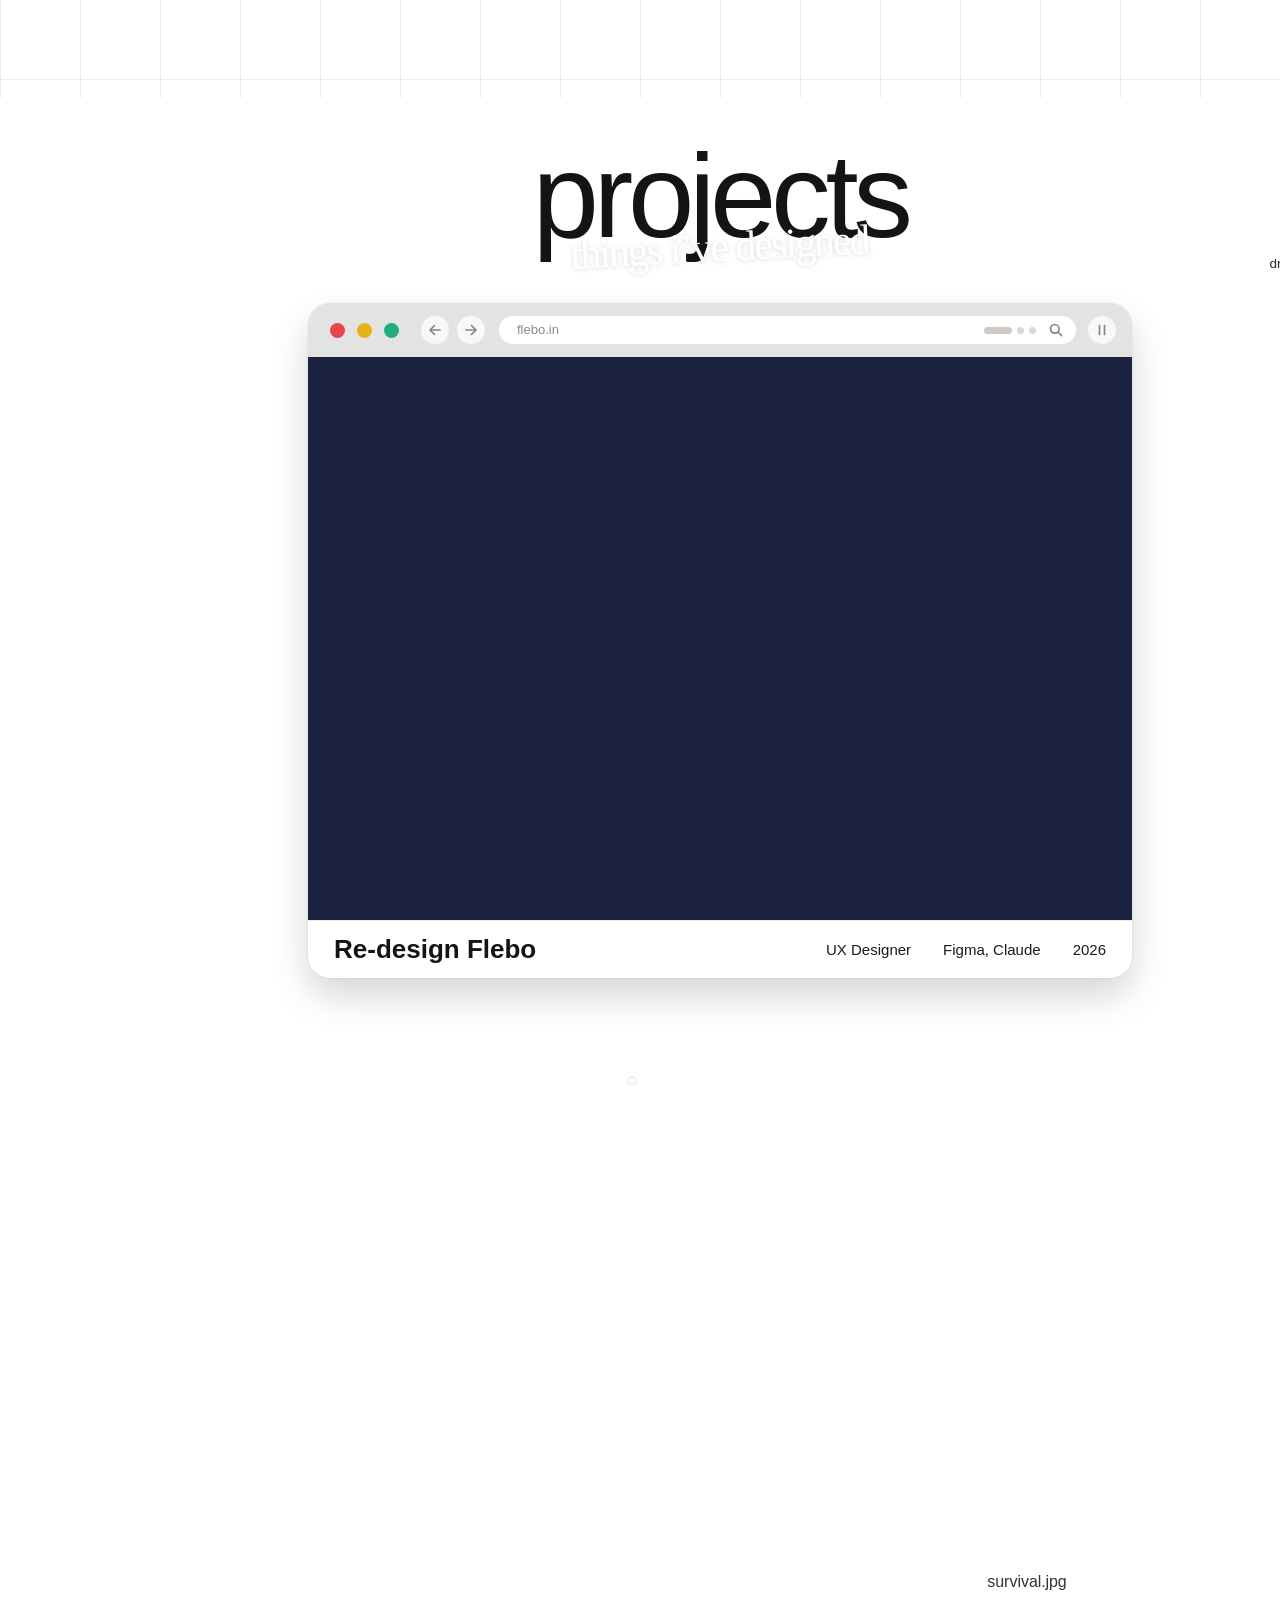
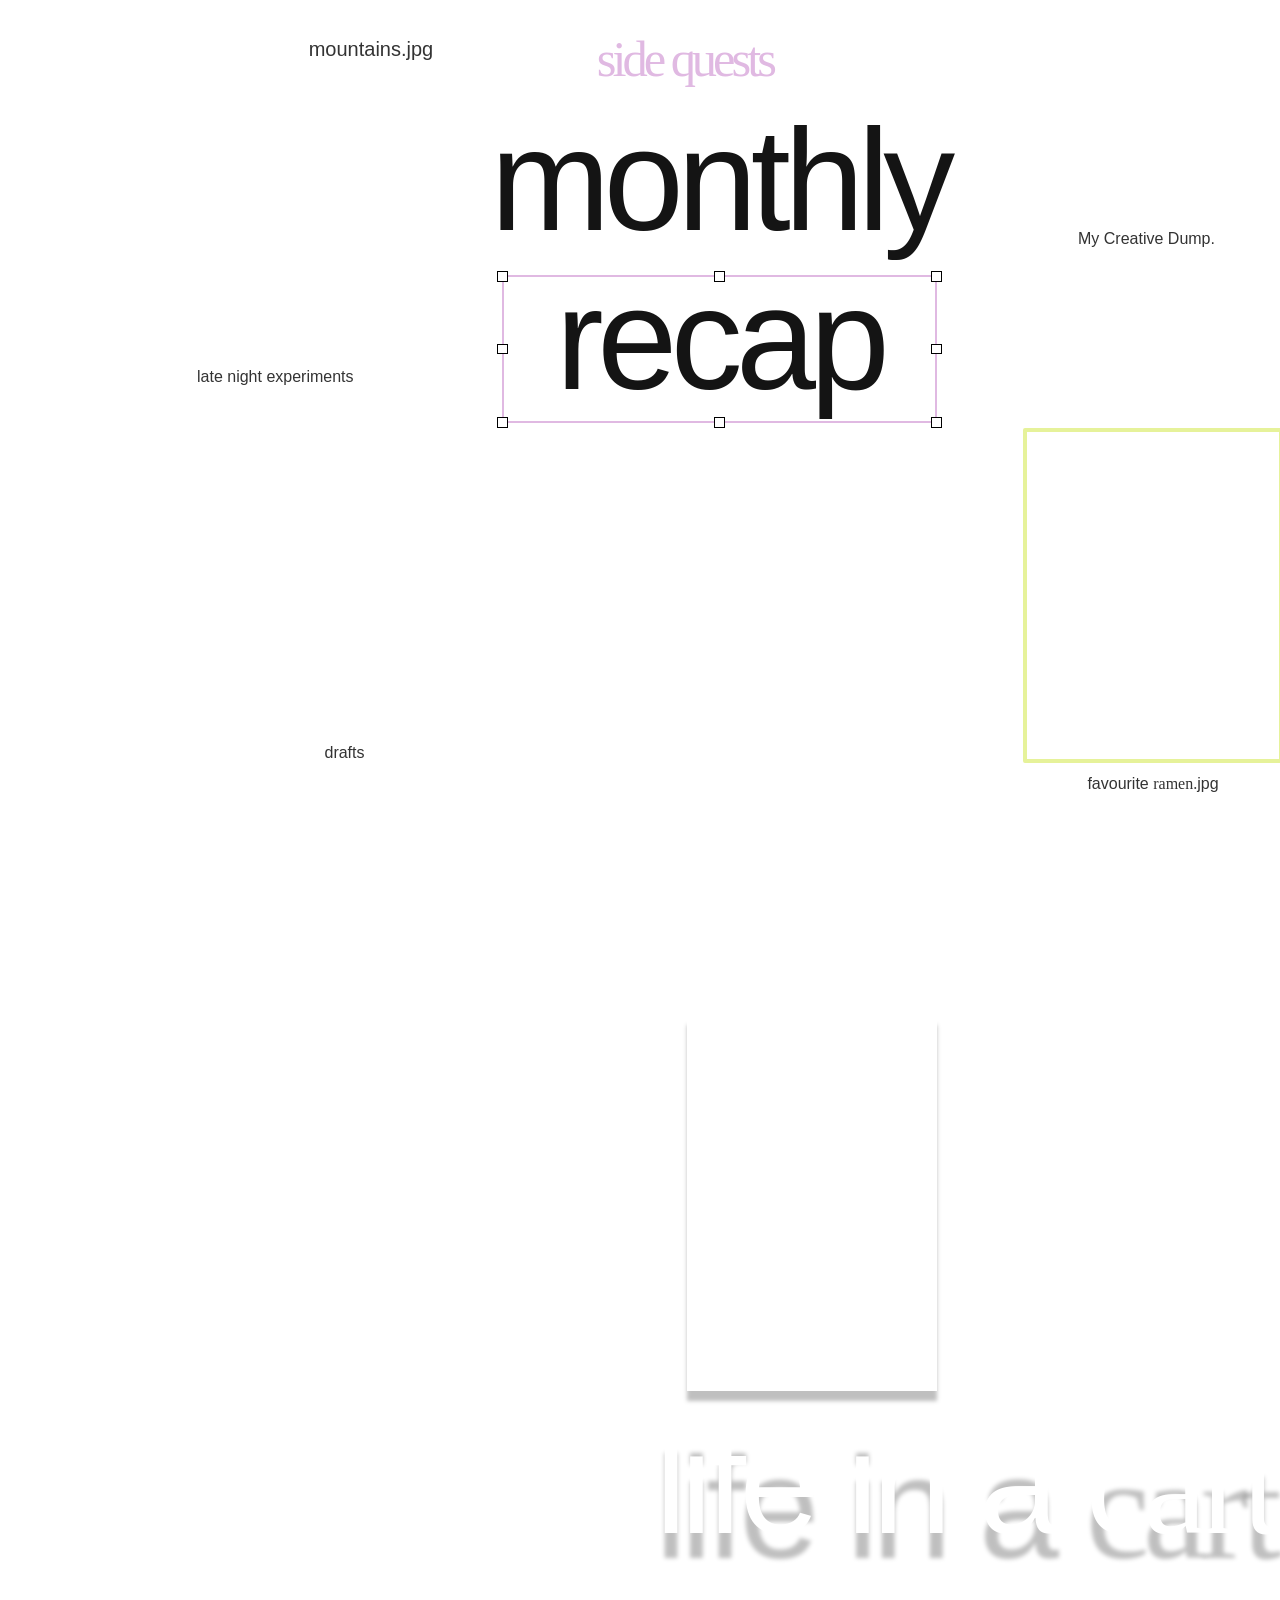
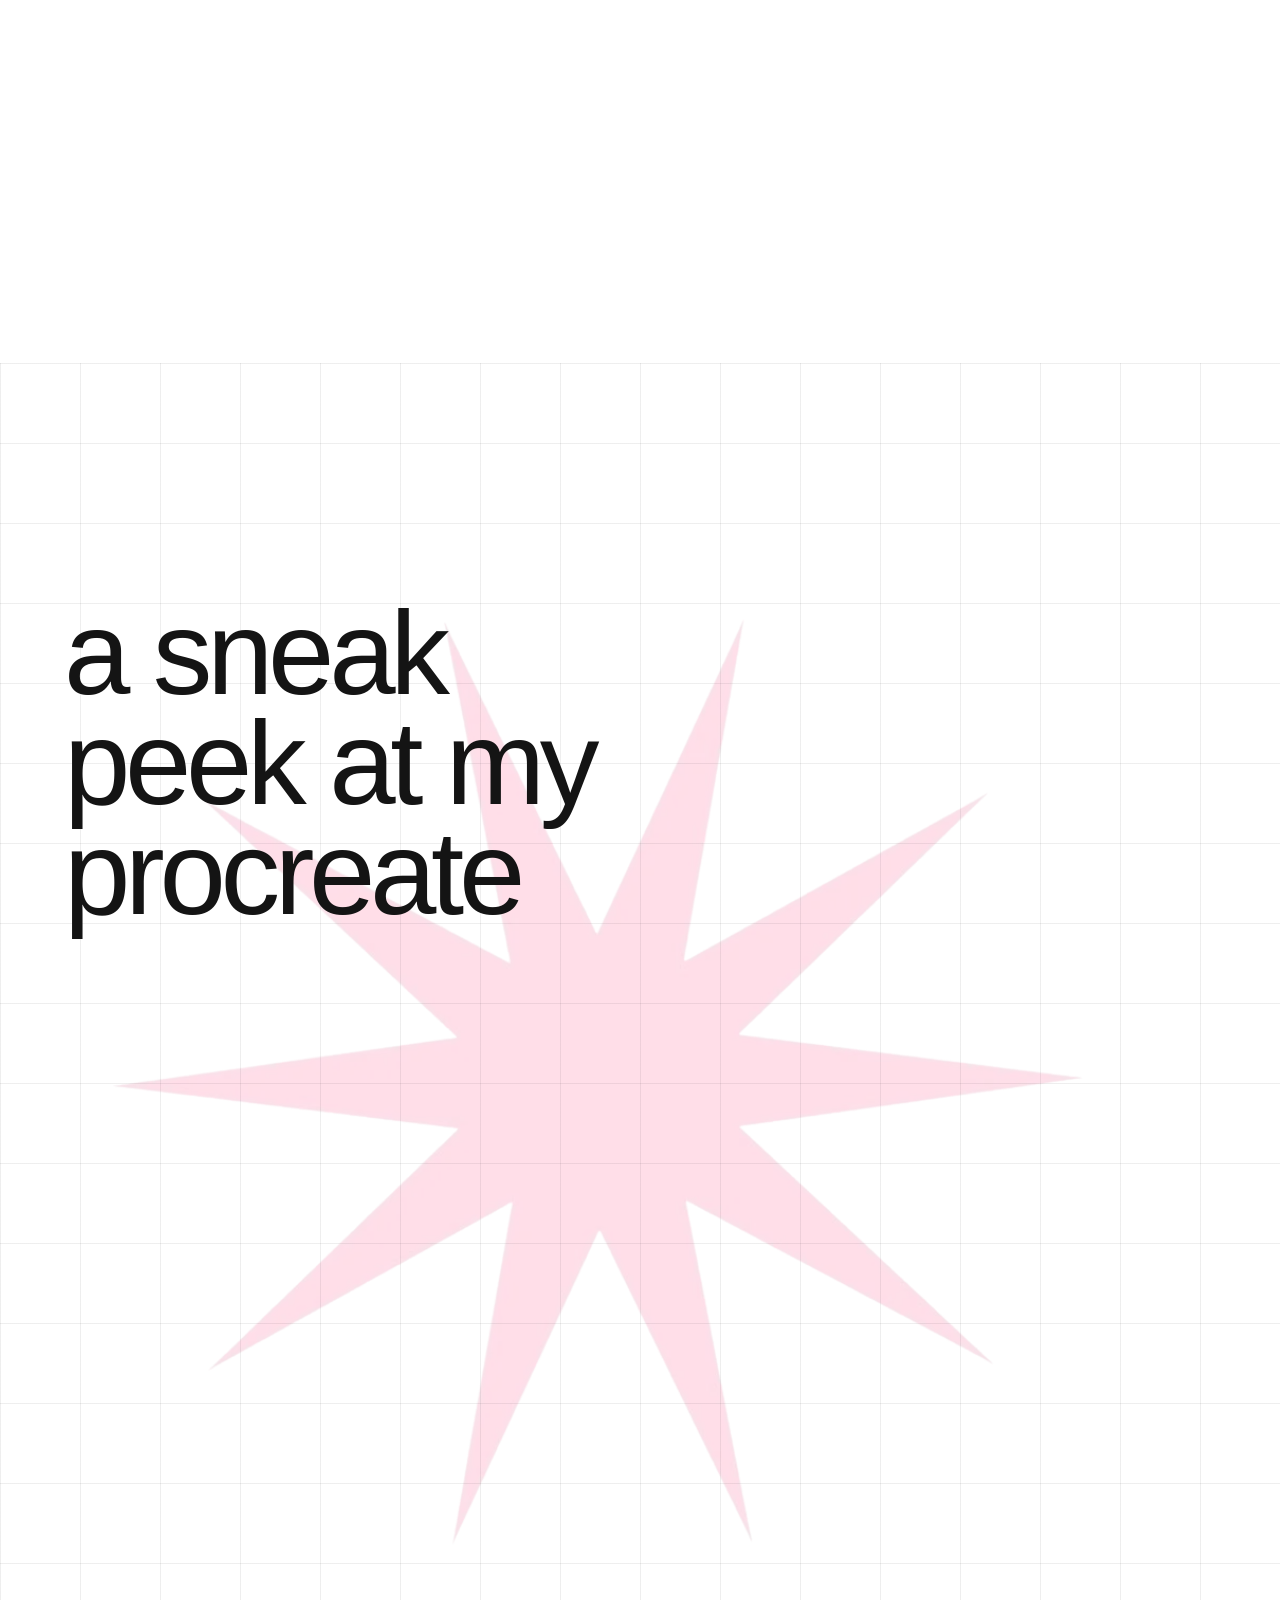
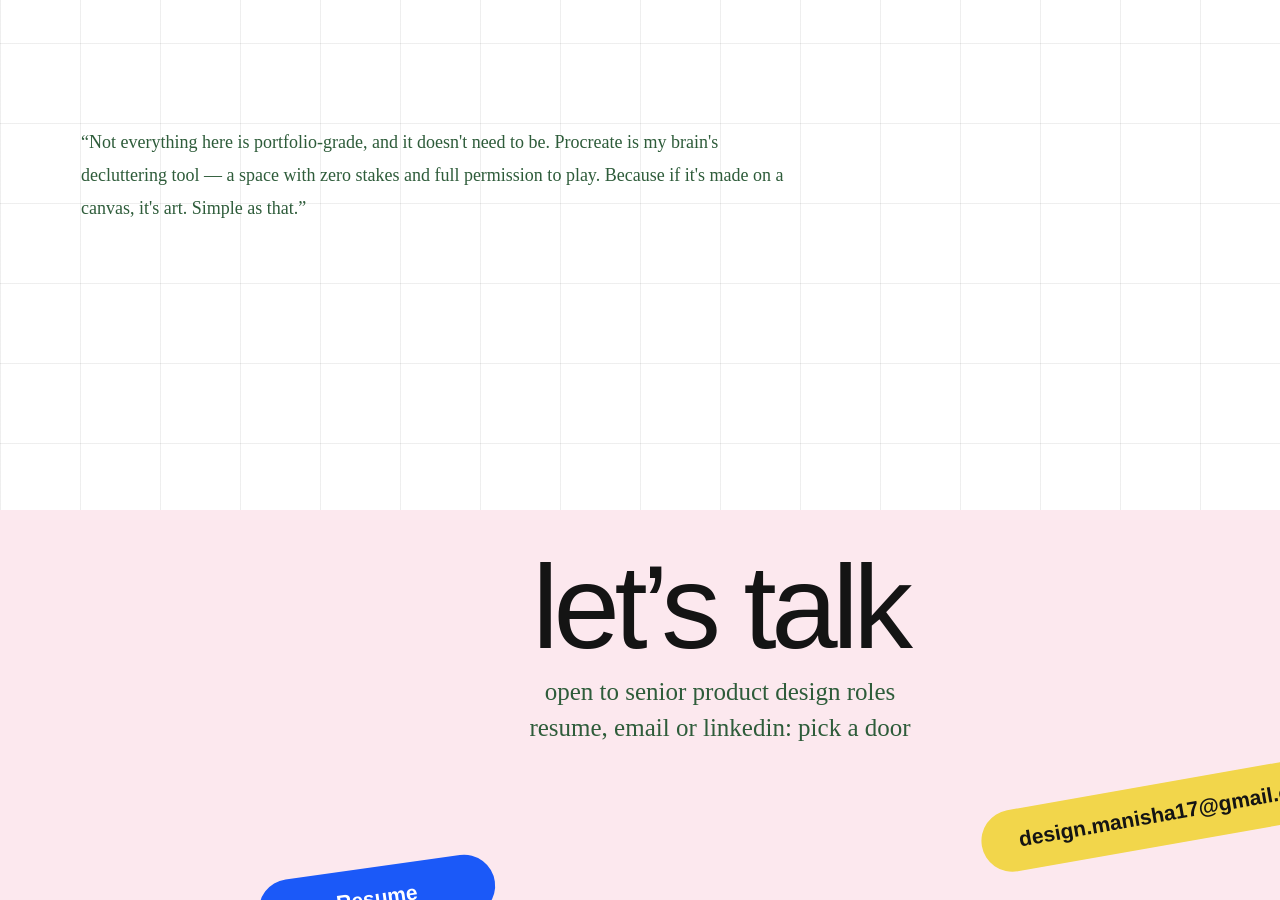
==== commit 089fbb32: "Mobile layout, clean case-study figures, home page refresh - Home: phone layout on a 390px canvas; h" ====
--- a/index.html
+++ b/index.html
@@ -4,13 +4,20 @@
 <meta charset="UTF-8">
 <meta name="viewport" content="width=device-width, initial-scale=1">
 <title>Manisha Koranga — Product Designer</title>
+<meta name="description" content="Senior product designer with 4+ years across aviation, logistics, e-commerce and health-tech. Case studies: Flebo, Menteiz Aviation, Kargo360.">
+<meta property="og:type" content="website">
+<meta property="og:url" content="https://manisha.design/">
+<meta property="og:title" content="Manisha Koranga — Product Designer">
+<meta property="og:description" content="Senior product designer across aviation, logistics, e-commerce and health-tech. AI-assisted. Human-obsessed.">
+<meta property="og:image" content="https://manisha.design/assets/og-image.jpg">
+<meta name="twitter:card" content="summary_large_image">
 <link rel="icon" type="image/png" href="assets/favicon.png">
 <link rel="apple-touch-icon" href="assets/apple-touch-icon.png">
 <link rel="preconnect" href="https://fonts.googleapis.com">
 <link rel="preconnect" href="https://fonts.gstatic.com" crossorigin>
 <link href="https://fonts.googleapis.com/css2?family=Archivo:wght@400;500;600;700&family=Homemade+Apple&family=Poppins&display=swap" rel="stylesheet">
-<link rel="stylesheet" href="styles.css?v=20260923b">
-<script src="analytics.js?v=20260923c" defer></script>
+<link rel="stylesheet" href="styles.css?v=20260924g">
+<script src="analytics.js?v=20260924d" defer></script>
 </head>
 <body data-page="home">
 <div class="stage">
@@ -18,12 +25,14 @@
 
   <!-- ===== Procreate section (bg + grid painted first, like the design) ===== -->
   <section class="procreate">
-    <img class="procreate-flower" src="assets/procreate-flower.png" alt="">
+    <img class="procreate-flower" src="assets/procreate-flower.webp" alt="">
     <h2 class="procreate-heading">a sneak peek at my procreate</h2>
-    <div class="procreate-art-1"><img src="assets/procreate-art-1.png" alt="Procreate artwork"></div>
-    <img class="procreate-art-2" src="assets/procreate-art-2.png" alt="Procreate artwork">
-    <div class="procreate-art-3-wrap"><div class="procreate-art-3"><img src="assets/procreate-art-3.png" alt="Procreate artwork"></div></div>
-    <img class="procreate-art-4" src="assets/procreate-art-4.png" alt="Procreate artwork">
+    <div class="m-group procreate-arts">
+    <div class="procreate-art-1"><img src="assets/procreate-art-1.webp" alt="Procreate artwork"></div>
+    <img class="procreate-art-2" src="assets/procreate-art-2.webp" alt="Procreate artwork">
+    <div class="procreate-art-3-wrap"><div class="procreate-art-3"><img src="assets/procreate-art-3.webp" alt="Procreate artwork"></div></div>
+    <img class="procreate-art-4" src="assets/procreate-art-4.webp" alt="Procreate artwork">
+    </div>
     <p class="procreate-quote hand">&ldquo;Not everything here is portfolio-grade, and it doesn't need to be. Procreate is my brain's decluttering tool &mdash; a space with zero stakes and full permission to play. Because if it's made on a canvas, it's art. Simple as that.&rdquo;</p>
   </section>
 
@@ -32,8 +41,8 @@
     <div class="about-row">
       <h2 class="about-heading">A little<br>about me</h2>
       <div class="about-text">
-        <p>I&rsquo;m obsessed with one thing: people. AI just happens to be the newest playground. I explore how humans and technology can work better together, turning complex ideas into simple, intuitive, and meaningful experiences.</p>
-        <p class="pt16">I enjoy taking messy problems, asking inconvenient questions, and turning them into experiences that actually make sense.</p>
+        <p>I design the products people have to use every day: cargo tools for ground staff, dashboards for freight teams, booking flows for patients. 4+ years across aviation, logistics, e&#8209;commerce and health&#8209;tech, now at SpiceJet on Kargo 360 and SpiceXpress.</p>
+        <p class="pt16">I take messy, data-heavy workflows, ask the inconvenient questions, and prototype with AI and code until they make sense on real screens.</p>
         <p class="about-note hand">i design for humans. Ai is just my new coworker.</p>
         <span class="corner corner-tr"></span>
         <span class="corner corner-bl"></span>
@@ -42,32 +51,39 @@
   </section>
 
   <!-- ===== Hero ===== -->
-  <img class="hero-bg" src="assets/hero-bg.png" alt="">
-  <img class="hero-photo-1" src="assets/hero-photo-1.png" alt="Portrait">
-  <p class="hero-tagline">AI-assisted. Human-obsessed.</p>
-  <div class="hero-photo-2-wrap rot-wrap"><img class="hero-photo-2" src="assets/hero-photo-2.png" alt=""></div>
-  <div class="hero-photo-3-wrap rot-wrap"><img class="hero-photo-3" src="assets/hero-photo-3.png" alt=""></div>
-  <img class="hero-photo-4" src="assets/hero-photo-4.png" alt="">
-  <div class="hero-photo-5-wrap"><img class="hero-photo-5" src="assets/hero-photo-5.png" alt=""></div>
-  <div class="hero-portrait"><img src="assets/hero-portrait.png" alt="Manisha"></div>
-  <img class="hero-photo-6" src="assets/hero-photo-6.png" alt="">
-  <div class="hero-photo-7-wrap rot-wrap"><img class="hero-photo-7" src="assets/hero-photo-2.png" alt=""></div>
+  <img class="hero-bg" src="assets/hero-bg.webp" alt="">
+  <div class="m-group hero-collage">
+  <img class="hero-photo-1" src="assets/hero-photo-1.webp" alt="Portrait">
+  <div class="hero-photo-2-wrap rot-wrap"><img class="hero-photo-2" src="assets/hero-photo-2.webp" alt=""></div>
+  <div class="hero-photo-3-wrap rot-wrap"><img class="hero-photo-3" src="assets/hero-photo-3.webp" alt=""></div>
+  <img class="hero-photo-4" src="assets/hero-photo-4.webp" alt="">
+  <div class="hero-photo-5-wrap"><img class="hero-photo-5" src="assets/hero-photo-5.webp" alt=""></div>
+  <div class="hero-portrait"><img src="assets/hero-portrait.webp" alt="Manisha"></div>
+  <img class="hero-photo-6" src="assets/hero-photo-6.webp" alt="">
+  <div class="hero-photo-7-wrap rot-wrap"><img class="hero-photo-7" src="assets/hero-photo-2.webp" alt=""></div>
+  </div>
+  <p class="hero-tagline">AI-assisted. <span class="nowrap">Human-obsessed.</span></p>
+  <p class="hero-sub">Senior product designer, 4+ years across aviation, logistics, e&#8209;commerce and health&#8209;tech. Now designing cargo products at SpiceJet.</p>
+  <div class="hero-ctas">
+    <a class="hero-cta hero-cta-work" href="#work" data-scroll-to="work" data-cursor="cta" data-cursor-label="work">See my work <img src="assets/arrow-right.svg" alt=""></a>
+    <a class="hero-cta hero-cta-resume" href="assets/Manisha_Koranga_Resume.pdf" target="_blank" rel="noopener" data-cursor="cta" data-cursor-label="cv">Resume</a>
+  </div>
 
   <!-- ===== Projects section (macOS desktop theme) ===== -->
   <span id="work" class="section-anchor" style="top:1694px" aria-hidden="true"></span><!-- target of the case studies' "back to the folder" (./#work) -->
-  <img class="projects-bg" src="assets/projects-bg.jpg" alt="">
+  <img class="projects-bg" src="assets/projects-bg.webp" alt="">
   <div class="projects-heading">
     <h2 class="projects-title">projects</h2>
     <p class="projects-script hand">things i&rsquo;ve designed</p>
   </div>
-  <img class="pj-calendar" src="assets/projects-calendar.png" alt="Calendar widget: Monday 22, Apple Keynote, online, 10:00 to 11:30">
+  <img class="pj-calendar" src="assets/projects-calendar.webp" alt="Calendar widget: Monday 22, Apple Keynote, online, 10:00 to 11:30">
   <div class="pj-folder">
-    <img class="pj-folder-icon" src="assets/projects-folder.png" alt="Folder">
-    <img class="pj-folder-clip" src="assets/projects-clip.png" alt="">
-    <p class="pj-folder-caption">drafts<img src="assets/star.png" alt=""></p>
+    <img class="pj-folder-icon" src="assets/projects-folder.webp" alt="Folder">
+    <img class="pj-folder-clip" src="assets/projects-clip.webp" alt="">
+    <p class="pj-folder-caption">drafts<img src="assets/star.webp" alt=""></p>
   </div>
   <div class="pj-survival">
-    <img src="assets/projects-survival.png" alt="">
+    <img src="assets/projects-survival.webp" alt="">
     <p>survival<span class="hand">.</span>jpg</p>
   </div>
   <div class="pj-window" id="pj-window">
@@ -98,16 +114,16 @@
       </a>
       <a class="pj-slide" href="menteiz.html" data-url="menteizaviation.com" data-cursor="cta" data-cursor-label="view">
         <div class="pj-view">
-          <video class="pj-video" src="assets/projects/menteiz.mp4?v=2" poster="assets/projects/menteiz-poster.jpg?v=2" muted playsinline preload="none" aria-label="Screen recording: scrolling the redesigned Menteiz Aviation site"></video>
+          <video class="pj-video" src="assets/projects/menteiz.mp4?v=2" poster="assets/projects/menteiz-poster.jpg?v=2" muted playsinline preload="none" aria-label="Screen recording: scrolling the Menteiz Aviation site"></video>
         </div>
         <div class="pj-meta">
-          <h3>Re-design Menteiz Aviation</h3>
+          <h3>Menteiz Aviation</h3>
           <div class="pj-tags"><span>UX/UI Designer</span><span>Claude Code, Figma</span><span>2026</span></div>
         </div>
       </a>
       <a class="pj-slide" href="kargo360.html" data-url="kargo360 &middot; a2a + d2d" data-plays="2" data-cursor="cta" data-cursor-label="view">
         <div class="pj-view pj-view-device">
-          <img class="pj-backdrop" src="assets/projects-kargo.jpg" alt="">
+          <img class="pj-backdrop" src="assets/projects-kargo.webp" alt="">
           <div class="pj-phone">
             <video class="pj-video" src="assets/projects/kargo.mp4?v=2" poster="assets/projects/kargo-poster.jpg?v=2" muted playsinline preload="none" aria-label="Screen recording: scrolling the Kargo360 home screen on an iPhone"></video>
           </div>
@@ -119,12 +135,12 @@
       </a>
     </div>
   </div>
-  <img class="pj-dock" src="assets/projects-dock.png" alt="macOS dock">
+  <img class="pj-dock" src="assets/projects-dock.webp" alt="macOS dock">
   <button class="pj-dock-hot" type="button" style="left:602px" data-slide="0" aria-label="Show Flebo" data-cursor="cta" data-cursor-label="flebo"></button>
   <button class="pj-dock-hot" type="button" style="left:679px" data-slide="1" aria-label="Show Menteiz Aviation" data-cursor="cta" data-cursor-label="menteiz"></button>
   <button class="pj-dock-hot" type="button" style="left:759px" data-slide="2" aria-label="Show Kargo360" data-cursor="cta" data-cursor-label="kargo360"></button>
   <span class="pj-dock-dot" aria-hidden="true"></span>
-  <img class="pj-dog" src="assets/projects-dog.png" alt="">
+  <img class="pj-dog" src="assets/projects-dog.webp" alt="">
 
   <!-- ===== Hero name + nav (painted above collage) ===== -->
   <div class="hero-name">
@@ -134,15 +150,16 @@
   <nav class="top-nav">
     <a class="nav-logo hand" href="#top" data-scroll-to="top">mk</a>
     <div class="nav-right">
-      <div class="nav-links"><a href="#work" data-scroll-to="work">Work</a><a href="#about" data-scroll-to="about">About</a><a href="#contact" data-scroll-to="contact">Contact</a></div>
+      <div class="nav-links"><a href="#work" data-scroll-to="work">Work</a><a href="#about" data-scroll-to="about">About</a><a href="#contact" data-scroll-to="contact">Contact</a><a class="nav-resume" href="assets/Manisha_Koranga_Resume.pdf" target="_blank" rel="noopener">Resume</a></div>
       <a class="nav-cta" href="#contact" data-scroll-to="contact" data-cursor="cta" data-cursor-label="chat">Let&rsquo;s chat <img src="assets/arrow-right.svg" alt=""></a>
     </div>
   </nav>
 
   <!-- ===== Monthly recap / side quests ===== -->
+  <div class="m-group recap-group">
   <div class="recap-side-quests">
     <p class="hand">side quests</p>
-    <img src="assets/star.png" alt="">
+    <img src="assets/star.webp" alt="">
   </div>
   <h2 class="recap-monthly">monthly</h2>
   <h2 class="recap-recap">recap</h2>
@@ -156,69 +173,70 @@
   <span class="handle" style="left:713.94px;top:3617.15px"></span>
   <span class="handle" style="left:930.87px;top:3617.15px"></span>
 
-  <img class="recap-photo-1" src="assets/recap-photo-1.png" alt="">
-  <div class="recap-caption-1 recap-caption"><span>late night experiments</span><img src="assets/star.png" alt=""></div>
+  <img class="recap-photo-1" src="assets/recap-photo-1.webp" alt="">
+  <div class="recap-caption-1 recap-caption"><span>late night experiments</span><img src="assets/star.webp" alt=""></div>
 
   <div class="recap-col recap-col-2">
-    <img class="recap-photo-2" src="assets/recap-photo-2.png" alt="">
-    <div class="recap-caption"><span>drafts</span><img src="assets/star.png" alt=""></div>
+    <img class="recap-photo-2" src="assets/recap-photo-2.webp" alt="">
+    <div class="recap-caption"><span>drafts</span><img src="assets/star.webp" alt=""></div>
   </div>
 
   <div class="recap-col recap-col-3">
-    <img class="recap-photo-3" src="assets/recap-photo-3.png" alt="">
-    <div class="recap-caption"><span>My Creative Dump.</span><img src="assets/star.png" alt=""></div>
+    <img class="recap-photo-3" src="assets/recap-photo-3.webp" alt="">
+    <div class="recap-caption"><span>My Creative Dump.</span><img src="assets/star.webp" alt=""></div>
   </div>
 
   <img class="cursor-icon" src="assets/cursor.svg" alt="">
 
   <div class="recap-col recap-ramen">
-    <img class="recap-frame frame-yellow" src="assets/recap-ramen.png" alt="Ramen">
+    <img class="recap-frame frame-yellow" src="assets/recap-ramen.webp" alt="Ramen">
     <p class="recap-filename">favourite <span class="hand">ramen.</span>jpg</p>
   </div>
   <div class="recap-col recap-survival">
-    <img class="recap-frame" src="assets/recap-survival.png" alt="">
+    <img class="recap-frame" src="assets/recap-survival.webp" alt="">
     <p class="recap-filename">survival<span class="hand">.</span>jpg</p>
   </div>
   <div class="recap-col recap-mountains">
-    <img class="recap-frame" src="assets/recap-mountains.png" alt="Mountains">
+    <img class="recap-frame" src="assets/recap-mountains.webp" alt="Mountains">
     <p class="recap-filename filename-lg">mountains.jpg</p>
   </div>
-  <div class="recap-photo-4-wrap rot-wrap"><img class="recap-photo-4" src="assets/recap-photo-4.png" alt=""></div>
+  <div class="recap-photo-4-wrap rot-wrap"><img class="recap-photo-4" src="assets/recap-photo-4.webp" alt=""></div>
+  </div>
 
   <!-- ===== Life in a cart ===== -->
   <div class="cart-bg">
-    <img class="cart-bg-blur" src="assets/cart-bg.png" alt="">
-    <img class="cart-bg-sharp" src="assets/cart-bg.png" alt="">
+    <img class="cart-bg-blur" src="assets/cart-bg.webp" alt="">
+    <img class="cart-bg-sharp" src="assets/cart-bg.webp" alt="">
   </div>
   <div class="cart-collage">
-    <img class="cart-main" src="assets/cart-collage.png" alt="Shopping cart collage">
-    <img class="cart-item cart-item-01" src="assets/cart-item-01.png" alt="">
-    <img class="cart-item cart-item-02" src="assets/cart-item-02.png" alt="">
-    <img class="cart-item cart-item-03" src="assets/cart-item-03.png" alt="">
-    <div class="cart-item-04-wrap rot-wrap"><img class="cart-item-04" src="assets/cart-item-04.png" alt=""></div>
-    <img class="cart-item cart-item-05" src="assets/cart-item-05.png" alt="">
-    <img class="cart-item cart-item-06" src="assets/cart-item-06.png" alt="">
-    <div class="cart-item-07-wrap rot-wrap"><img class="cart-item-07" src="assets/cart-item-07.png" alt=""></div>
-    <img class="cart-item cart-item-08" src="assets/cart-item-08.png" alt="">
-    <img class="cart-item cart-item-09" src="assets/cart-item-09.png" alt="">
-    <img class="cart-item cart-item-10" src="assets/cart-item-10.png" alt="">
-    <img class="cart-item cart-item-11" src="assets/cart-item-11.png" alt="">
+    <img class="cart-main" src="assets/cart-collage.webp" alt="Shopping cart collage">
+    <img class="cart-item cart-item-01" src="assets/cart-item-01.webp" alt="">
+    <img class="cart-item cart-item-02" src="assets/cart-item-02.webp" alt="">
+    <img class="cart-item cart-item-03" src="assets/cart-item-03.webp" alt="">
+    <div class="cart-item-04-wrap rot-wrap"><img class="cart-item-04" src="assets/cart-item-04.webp" alt=""></div>
+    <img class="cart-item cart-item-05" src="assets/cart-item-05.webp" alt="">
+    <img class="cart-item cart-item-06" src="assets/cart-item-06.webp" alt="">
+    <div class="cart-item-07-wrap rot-wrap"><img class="cart-item-07" src="assets/cart-item-07.webp" alt=""></div>
+    <img class="cart-item cart-item-08" src="assets/cart-item-08.webp" alt="">
+    <img class="cart-item cart-item-09" src="assets/cart-item-09.webp" alt="">
+    <img class="cart-item cart-item-10" src="assets/cart-item-10.webp" alt="">
+    <img class="cart-item cart-item-11" src="assets/cart-item-11.webp" alt="">
   </div>
   <p class="cart-title">life in a <span class="hand">cart</span></p>
 
   <!-- ===== Let's talk + footer (pink hill) ===== -->
   <section class="talk2">
-    <img class="t2-art" src="assets/talk-hill.jpg" alt="Dog, cat and duck in sunglasses lounging on a grassy hill">
+    <img class="t2-art" src="assets/talk-hill.webp" alt="Dog, cat and duck in sunglasses lounging on a grassy hill">
     <div class="t2-head">
       <h2>let&rsquo;s talk</h2>
       <div class="t2-sub hand">
-        <p>connection. presence: join the conversation</p>
-        <p>there is a place for every idea</p>
+        <p>open to senior product design roles</p>
+        <p>resume, email or linkedin: pick a door</p>
       </div>
     </div>
     <a class="t2-pill t2-resume" href="assets/Manisha_Koranga_Resume.pdf" target="_blank" rel="noopener" data-cursor="cta" data-cursor-label="cv">Resume</a>
     <a class="t2-pill t2-email" href="mailto:design.manisha17@gmail.com" data-cursor="cta" data-cursor-label="say hi">design.manisha17@gmail.com</a>
-    <a class="t2-linkedin" href="https://www.linkedin.com/in/manisha-koranga/" target="_blank" rel="noopener" data-cursor="cta" data-cursor-label="connect"><img src="assets/linkedin.png" alt="LinkedIn"></a>
+    <a class="t2-linkedin" href="https://www.linkedin.com/in/manisha-koranga/" target="_blank" rel="noopener" data-cursor="cta" data-cursor-label="connect"><img src="assets/linkedin.webp" alt="LinkedIn"></a>
     <p class="t2-chai hand">made with too much chai</p>
   </section>
 
@@ -232,21 +250,27 @@
     </svg>
     <div class="c-ring"></div>
     <div class="c-badge"><span></span></div>
-    <img class="c-star" src="assets/star.png" alt="">
+    <img class="c-star" src="assets/star.webp" alt="">
   </div>
 </div>
 
 <script>
   const page = document.querySelector('.page');
   const stage = document.querySelector('.stage');
+  // Phones get their own 390px canvas (styles.css, same breakpoint), scaled to fill
+  // the width; the desktop canvas only scales down. Crossing the breakpoint reloads, since the entrance
+  // animations measure element positions once.
+  const mobile = matchMedia('(max-width: 820px)');
   function fit() {
     const w = document.documentElement.clientWidth;
-    const s = Math.min(1, w / 1440);
-    const x = Math.max(0, (w - 1440 * s) / 2);
+    const W = page.offsetWidth;
+    const s = mobile.matches ? w / W : Math.min(1, w / W);
+    const x = Math.max(0, (w - W * s) / 2);
     page.style.transform = `translateX(${x}px) scale(${s})`;
-    stage.style.height = `${8212 * s}px`;
+    stage.style.height = `${page.offsetHeight * s}px`;
   }
   addEventListener('resize', fit);
+  mobile.addEventListener('change', () => location.reload());
   fit();
 
   // Custom morphing cursor (fine pointers only)
@@ -316,7 +340,7 @@
     }, { rootMargin: '0px 0px -8% 0px', threshold: 0.08 });
 
     const pr = document.querySelector('.page').getBoundingClientRect();
-    const s = pr.width / 1440;
+    const s = pr.width / document.querySelector('.page').offsetWidth;
 
     // clip-path-hidden elements report zero visible area to IntersectionObserver,
     // so wipe reveals observe an invisible same-geometry sentinel instead
@@ -341,9 +365,17 @@
       document.querySelector('.page').appendChild(sent);
       wipeQueue.push({ sent, el });
     };
+    // Center in the element's own layout space: the page, or on phones the
+    // scaled collage group it sits in (whose inner coordinates stay the desktop ones)
     const pos = (el) => {
       const r = el.getBoundingClientRect();
-      return { cx: ((r.left + r.right) / 2 - pr.left) / s, cy: ((r.top + r.bottom) / 2 - pr.top) / s };
+      const g = el.closest('.m-group,.cart-collage');
+      let o = { left: pr.left, top: pr.top, k: s };
+      if (g && getComputedStyle(g).transform !== 'none') {
+        const gr = g.getBoundingClientRect();
+        o = { left: gr.left, top: gr.top, k: gr.width / g.offsetWidth };
+      }
+      return { cx: ((r.left + r.right) / 2 - o.left) / o.k, cy: ((r.top + r.bottom) / 2 - o.top) / o.k };
     };
     const apply = (el, o) => {
       el.classList.add('rv');
@@ -362,6 +394,8 @@
     each('.top-nav', () => ({ dy: -26, dur: 0.7 }));
     each('.hero-name', () => ({ dy: 22, delay: 140 }));
     each('.hero-tagline', () => ({ dx: -60, dy: 0, delay: 280 }));
+    each('.hero-sub', () => ({ dy: 18, delay: 380 }));
+    each('.hero-ctas', () => ({ dy: 18, delay: 460 }));
     const HERO_C = { x: 719.5, y: 916.5 }; // portrait center
     each('.hero-portrait', () => ({ dy: 26, scale: 0.85, delay: 380 }));
     each('.hero-photo-1,.hero-photo-2-wrap,.hero-photo-3-wrap,.hero-photo-4,.hero-photo-5-wrap,.hero-photo-6,.hero-photo-7-wrap', (el, i, p) => {
@@ -373,8 +407,10 @@
     // center of the text block to their corners, opening the frame to reveal the text
     each('.about-heading', () => ({ dx: -70, dy: 0 }));
     each('.about-text p', (el, i) => ({ dy: 0, delay: 500 + i * 120, dur: 0.9 }));
-    each('.corner-tr', () => ({ dx: -255.8, dy: 133.5, delay: 180, dur: 0.75 }));
-    each('.corner-bl', () => ({ dx: 255.7, dy: -133.5, delay: 180, dur: 0.75 }));
+    const about = document.querySelector('.about-text');
+    const cw = about.offsetWidth / 2 - 10, ch = about.offsetHeight / 2 - 10;
+    each('.corner-tr', () => ({ dx: -cw, dy: ch, delay: 180, dur: 0.75 }));
+    each('.corner-bl', () => ({ dx: cw, dy: -ch, delay: 180, dur: 0.75 }));
 
     // Projects (macOS desktop): title rises, script signs over it, browser window
     // opens, dock slides up from the bottom, desktop items pop into place
@@ -567,13 +603,14 @@
     document.addEventListener('visibilitychange', sync);
   })();
 
-  // Nav links scroll to their sections (positions on the 1440px canvas, times current scale)
-  const SECTION_Y = { top: 0, about: 959, work: 1694, contact: 6910 };
+  // Nav links scroll to their sections (canvas positions, times current scale)
+  const SECTION = { about: '.about', work: '#work', contact: '.talk2' };
   document.querySelectorAll('[data-scroll-to]').forEach((el) => {
     el.addEventListener('click', (e) => {
       e.preventDefault();
-      const s = Math.min(1, document.documentElement.clientWidth / 1440);
-      window.scrollTo({ top: SECTION_Y[el.dataset.scrollTo] * s, behavior: 'smooth' });
+      const target = document.querySelector(SECTION[el.dataset.scrollTo]);
+      const s = page.getBoundingClientRect().width / page.offsetWidth;
+      window.scrollTo({ top: target ? target.offsetTop * s : 0, behavior: 'smooth' });
     });
   });
 </script>
--- a/styles.css
+++ b/styles.css
@@ -29,6 +29,10 @@
 a { color: inherit; text-decoration: none; }
 
 .hand { font-family: 'Homemade Apple', cursive; font-weight: 400; }
+.nowrap { white-space: nowrap; }
+
+/* collage groups: layout-neutral on desktop, scaled as one piece on phones */
+.m-group { display: contents; }
 
 .rot-wrap {
   position: absolute;
@@ -57,10 +61,25 @@
 .hero-photo-1 { position: absolute; left: 1061px; top: 454px; width: 379px; height: 506px; object-fit: cover; }
 
 .hero-tagline {
-  position: absolute; left: 307px; top: 415px;
+  position: absolute; left: 307px; top: 352px;
   font-size: 65px; line-height: 109.811px; letter-spacing: -2.37px;
-  color: #e0b9e2; white-space: nowrap;
-}
+  color: #e0b9e2; white-space: nowrap; text-shadow: 0 2px 16px rgba(0, 0, 0, 0.35);
+}
+/* who / what / where, and the two things a recruiter wants next */
+.hero-sub {
+  position: absolute; left: 50%; transform: translateX(-50%); top: 468px; width: 680px;
+  text-align: center; font-size: 20px; line-height: 30px; font-weight: 500; color: #fff;
+  text-shadow: 0 1px 10px rgba(0, 0, 0, 0.5);
+}
+.hero-ctas { position: absolute; left: 50%; transform: translateX(-50%); top: 552px; display: flex; gap: 12px; }
+.hero-cta {
+  display: flex; align-items: center; gap: 8px; height: 48px; padding: 0 22px; border-radius: 999px;
+  background: rgba(255, 255, 255, 0.9); font-weight: 700; font-size: 16px; color: #0d1f0d; white-space: nowrap;
+  filter: drop-shadow(0 8px 9px rgba(0, 0, 0, 0.12)); transition: transform 0.2s ease;
+}
+.hero-cta:hover { transform: translateY(-2px); }
+.hero-cta-work { background: #e0b9e2; }
+.hero-cta img { width: 18px; height: 18px; transform: rotate(90deg); }
 
 .hero-photo-2-wrap { left: 234.21px; top: 722.21px; width: 354.414px; height: 354.414px; }
 .hero-photo-2 { width: 263px; height: 263px; transform: rotate(27.34deg); object-fit: cover; }
@@ -83,7 +102,7 @@
 .hero-photo-7 { width: 370.648px; height: 370.648px; transform: rotate(27.34deg); object-fit: cover; }
 
 .hero-name {
-  position: absolute; left: 50%; transform: translateX(-50%); top: 358px;
+  position: absolute; left: 50%; transform: translateX(-50%); top: 296px;
   display: flex; align-items: center; justify-content: center; gap: 23px;
 }
 .hero-script {
@@ -122,13 +141,13 @@
   position: absolute; left: 0; top: 959px; width: 1440px; height: 739px;
   background: #fff; overflow: hidden;
 }
-.about-row { position: absolute; left: 64px; top: 280px; display: flex; align-items: center; gap: 96px; }
+.about-row { position: absolute; left: 64px; top: 258px; display: flex; align-items: center; gap: 96px; }
 .about-heading {
   flex-shrink: 0; width: 583px;
   font-size: 119.36px; line-height: 109.811px; letter-spacing: -5.3712px; color: #141414;
 }
 .about-text {
-  position: relative; width: 531.468px; height: 287px;
+  position: relative; width: 531.468px; height: 330px;
   padding: 12px 24px 12px 28px;
   display: flex; flex-direction: column; justify-content: center; align-items: flex-start;
 }
@@ -138,7 +157,7 @@
 .about-text .about-note { font-size: 17px; line-height: 33px; color: #2e5c3a; }
 .corner { position: absolute; width: 20px; height: 20px; }
 .corner-tr { left: 511.46px; top: 0; border-top: 2px solid #141414; border-right: 2px solid #141414; }
-.corner-bl { left: 0; top: 267px; border-bottom: 2px solid #141414; border-left: 2px solid #141414; }
+.corner-bl { left: 0; top: 310px; border-bottom: 2px solid #141414; border-left: 2px solid #141414; }
 
 /* ===== Projects — macOS desktop theme (1694 – 2738) =====
    Geometry and imagery from the Figma frame; bitmaps exported at 2x. */
@@ -323,7 +342,7 @@
 }
 .procreate::before { z-index: 1; }
 .procreate-flower { position: absolute; left: 62px; top: 191px; width: 1058px; height: 1058px; opacity: 0.42; object-fit: cover; z-index: 0; }
-.procreate > *:not(.procreate-flower) { z-index: 2; }
+.procreate > *:not(.procreate-flower), .procreate-arts > * { z-index: 2; }
 .procreate-heading {
   position: absolute; left: 64px; top: 235px; width: 623px;
   font-size: 119.36px; line-height: 109.811px; letter-spacing: -5.3712px; color: #141414;
@@ -467,3 +486,117 @@
             animation-timing-function: ease-out; }
   100%    { opacity: 1; translate: 0 0; }                           /* releases, settles at design spot */
 }
+
+/* ===== Phones (≤ 820px): a 390px canvas, scaled to the viewport by index.html =====
+   Text is laid out again at reading size; the photo collages keep their desktop
+   composition, scaled down as one piece (translate + scale on their group, so
+   everything inside still uses the 1440px coordinates above).
+   Sections: hero 0 · about 600 · projects 1200 · recap 1880 · cart 2250 ·
+   procreate 2850 · let's talk 3730 · end 4450 */
+@media (max-width: 820px) {
+  .page { width: 390px; height: 4450px; }
+  .about::before, .procreate::before { background-size: 40px 40px; }
+  .m-group {
+    display: block; position: absolute; left: 0; top: 0; width: 1440px; height: 8212px;
+    transform-origin: 0 0; pointer-events: none;
+  }
+
+  /* hero */
+  .hero-bg { width: 390px; height: 530px; }
+  .top-nav { top: 14px; width: 362px; height: 56px; padding: 0 20px; left: 50%; }
+  .nav-logo { font-size: 24px; }
+  .nav-links { gap: 16px; }
+  .nav-links a { font-size: 14px; }
+  .nav-cta { display: none; }
+  .hero-name { top: 92px; flex-direction: column; gap: 0; }
+  .hero-script { font-size: 30px; line-height: 52px; letter-spacing: -2px; }
+  .hero-tagline {
+    left: 0; top: 184px; width: 390px; white-space: normal; text-align: center;
+    font-size: 38px; line-height: 42px; letter-spacing: -1.4px;
+  }
+  .hero-sub { top: 276px; width: 340px; font-size: 15px; line-height: 22px; }
+  .hero-ctas { top: 354px; gap: 10px; }
+  .hero-cta { height: 44px; padding: 0 18px; font-size: 15px; }
+  /* collage: portrait centre x 719.5 -> 195, top 659 -> 420; k = 0.36 */
+  .hero-collage { transform: translate(-64px, 182.8px) scale(0.36); }
+
+  /* about */
+  .about { top: 600px; width: 390px; height: 600px; }
+  .about-row { left: 20px; top: 56px; flex-direction: column; align-items: flex-start; gap: 28px; }
+  .about-heading { width: auto; font-size: 56px; line-height: 52px; letter-spacing: -2.5px; }
+  .about-text { width: 350px; height: auto; padding: 18px 20px; }
+  .about-text p { width: auto; padding-top: 18px; font-size: 16px; line-height: 24px; }
+  .about-text p.pt16 { padding-top: 12px; }
+  .about-text .about-note { font-size: 15px; line-height: 28px; }
+  .corner-tr { left: auto; right: 0; }
+  .corner-bl { top: auto; bottom: 0; }
+
+  /* projects */
+  #work { top: 1200px !important; }
+  .projects-bg { left: 0; top: 1200px; width: 390px; height: 640px; }
+  .projects-heading { top: 1230px; }
+  .projects-title { font-size: 68px; line-height: 64px; letter-spacing: -3px; }
+  .projects-script { top: 48px; font-size: 24px; line-height: 28px; letter-spacing: -1px; }
+  .pj-calendar { left: 12px; top: 1214px; width: 62px; height: 62px; }
+  .pj-folder { left: 322px; top: 1210px; width: 56px; }
+  .pj-folder-icon { width: 56px; height: 56px; }
+  .pj-folder-clip { left: 48px; top: 30px; width: 30px; height: 29px; }
+  .pj-folder-caption { font-size: 11px; }
+  .pj-survival { display: none; }
+  .pj-window { left: 12px; top: 1350px; width: 366px; border-radius: 14px; }
+  .pj-bar { height: 42px; gap: 6px; padding: 0 10px 0 12px; }
+  .pj-lights { gap: 6px; margin-right: 4px; }
+  .pj-lights i { width: 9px; height: 9px; }
+  .pj-nav { width: 26px; height: 26px; }
+  .pj-address { gap: 8px; margin: 0 2px; padding: 0 10px 0 12px; }
+  .pj-url { font-size: 12px; }
+  .pj-search { display: none; }
+  .pj-meta { flex-direction: column; align-items: flex-start; justify-content: center; gap: 2px; height: auto; padding: 10px 14px 12px; }
+  .pj-meta h3 { font-size: 17px; line-height: 22px; }
+  .pj-tags { gap: 14px; font-size: 12px; line-height: 18px; }
+  /* dock at 0.6 scale; tap targets follow its icons */
+  .pj-dock { left: 55px; top: 1730px; width: 280px; height: 67px; }
+  .pj-dock-hot { top: 1738px; width: 38px; height: 42px; border-radius: 10px; }
+  .pj-dock-hot[data-slide="0"] { left: 123px !important; }
+  .pj-dock-hot[data-slide="1"] { left: 169px !important; }
+  .pj-dock-hot[data-slide="2"] { left: 217px !important; }
+  .pj-dock-dot { top: 1785px; width: 4px; height: 4px; }
+  .pj-dog { left: 300px; top: 1752px; width: 90px; height: 83px; }
+
+  /* monthly recap: (124, 2826) -> (21, 1880); k = 0.3. Captions set larger in
+     canvas units so they land at ~10-11px */
+  .recap-group { transform: translate(-16.2px, 1032.2px) scale(0.3); }
+  .recap-caption span, .recap-filename { font-size: 36px; line-height: 40px; white-space: nowrap; }
+  .filename-lg { font-size: 40px; }
+  .recap-caption img { width: 30px; height: 30px; }
+
+  /* life in a cart: title sits above the basket; (114, 3971) -> (10, 2300); k = 0.35 */
+  .cart-title {
+    left: 0; top: 2250px; width: 390px; text-align: center;
+    font-size: 52px; line-height: 60px; letter-spacing: -2.4px; color: #141414; text-shadow: none;
+  }
+  .cart-bg { top: 2404px; width: 390px; height: 311px; }
+  .cart-collage {
+    inset: auto; left: 0; top: 0; width: 1440px; height: 8212px;
+    transform-origin: 0 0; transform: translate(-29.9px, 910.15px) scale(0.35);
+  }
+
+  /* procreate: artworks (80, 94) -> (8, 200) within the section; k = 0.3 */
+  .procreate { top: 2850px; width: 390px; height: 880px; }
+  .procreate-flower { left: -60px; top: 130px; width: 500px; height: 500px; }
+  .procreate-heading { left: 20px; top: 40px; width: 350px; font-size: 50px; line-height: 48px; letter-spacing: -2.2px; }
+  .procreate-arts { width: 1440px; height: 1747px; transform: translate(-16px, 171.8px) scale(0.3); }
+  .procreate-quote { left: 20px; top: 700px; width: 350px; font-size: 15px; line-height: 27px; }
+
+  /* let's talk */
+  .talk2 { top: 3730px; width: 390px; height: 720px; }
+  .t2-art { object-position: 50% 100%; }
+  .t2-head { top: 36px; }
+  .t2-head h2 { font-size: 60px; line-height: 60px; letter-spacing: -2.5px; }
+  .t2-sub { margin-top: 8px; padding: 0 20px; font-size: 13px; line-height: 24px; }
+  .t2-pill { font-size: 16px; }
+  .t2-resume { left: 34px; top: 226px; width: 150px; height: 48px; }
+  .t2-email { left: 96px; top: 302px; width: 266px; height: 48px; font-size: 15px; transform: rotate(-6deg); }
+  .t2-linkedin { left: 284px; top: 202px; width: 72px; height: 72px; }
+  .t2-chai { top: 670px; font-size: 17px; }
+}
